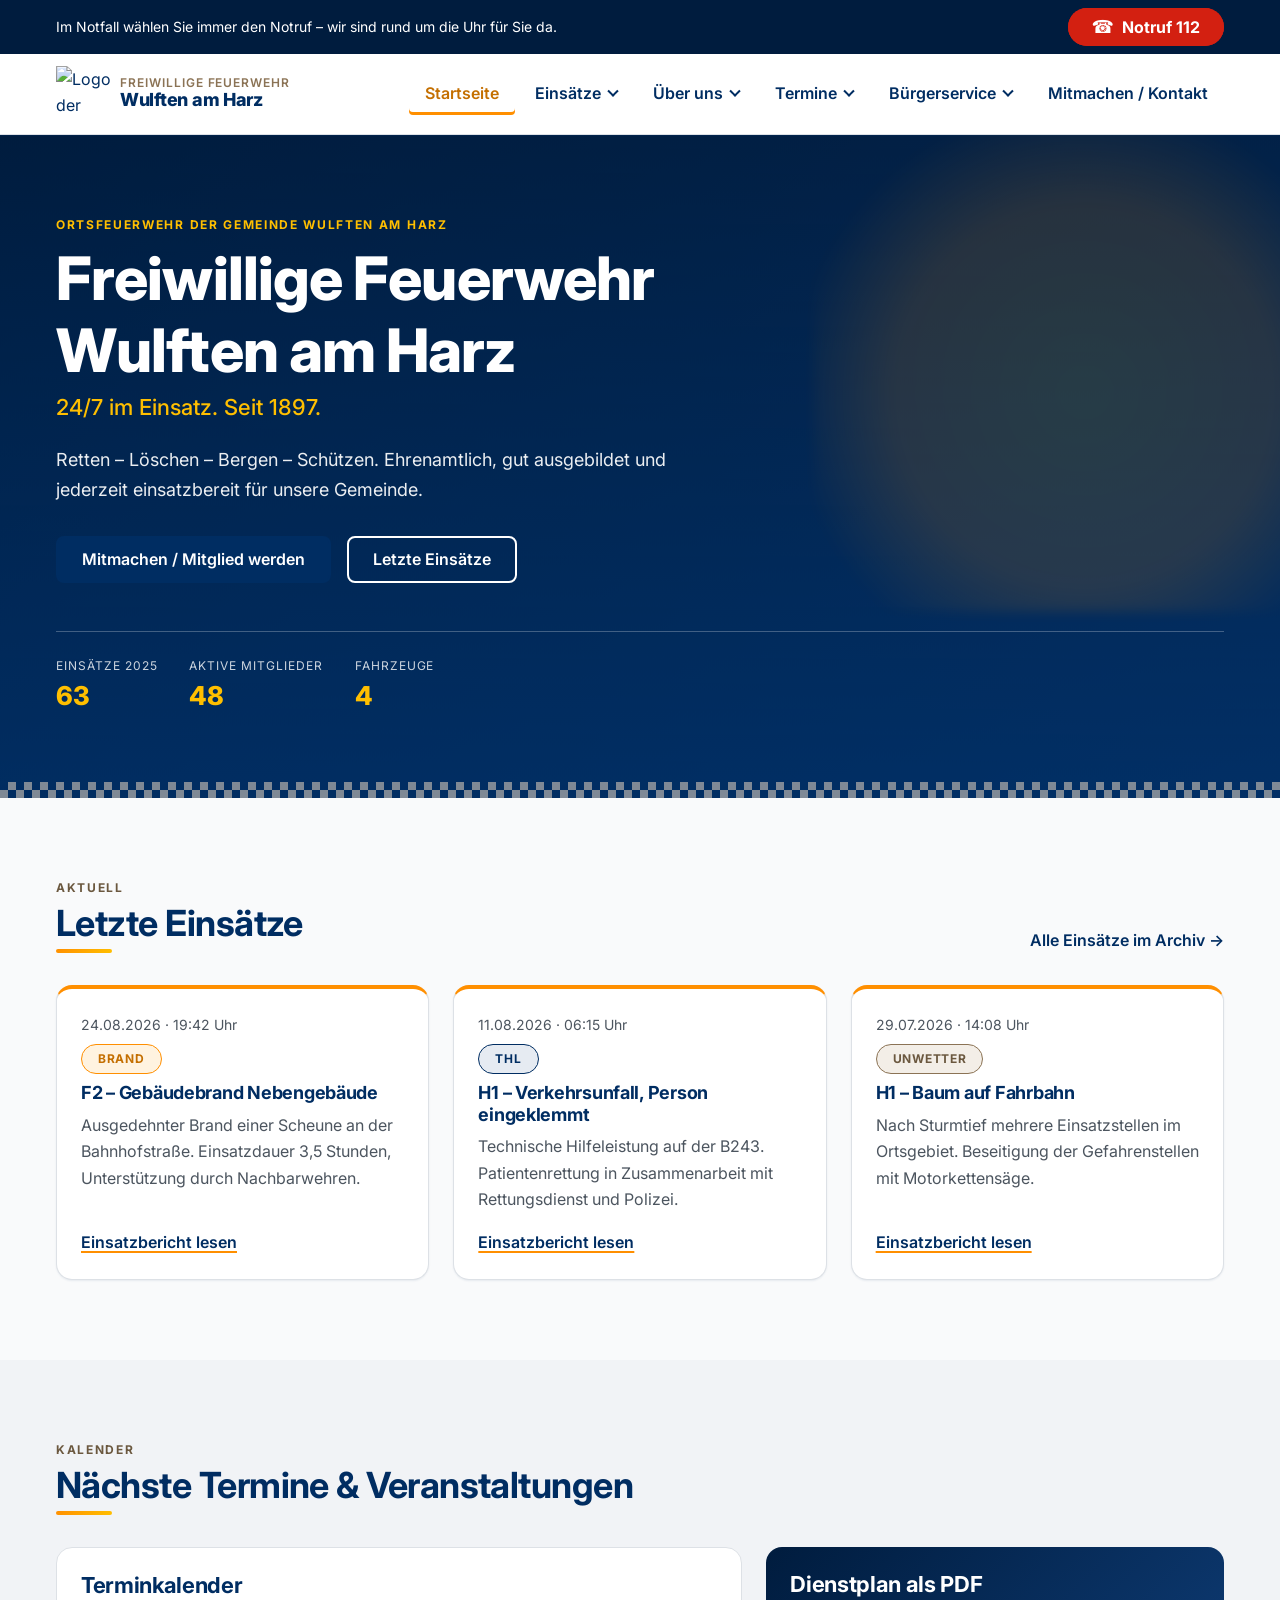
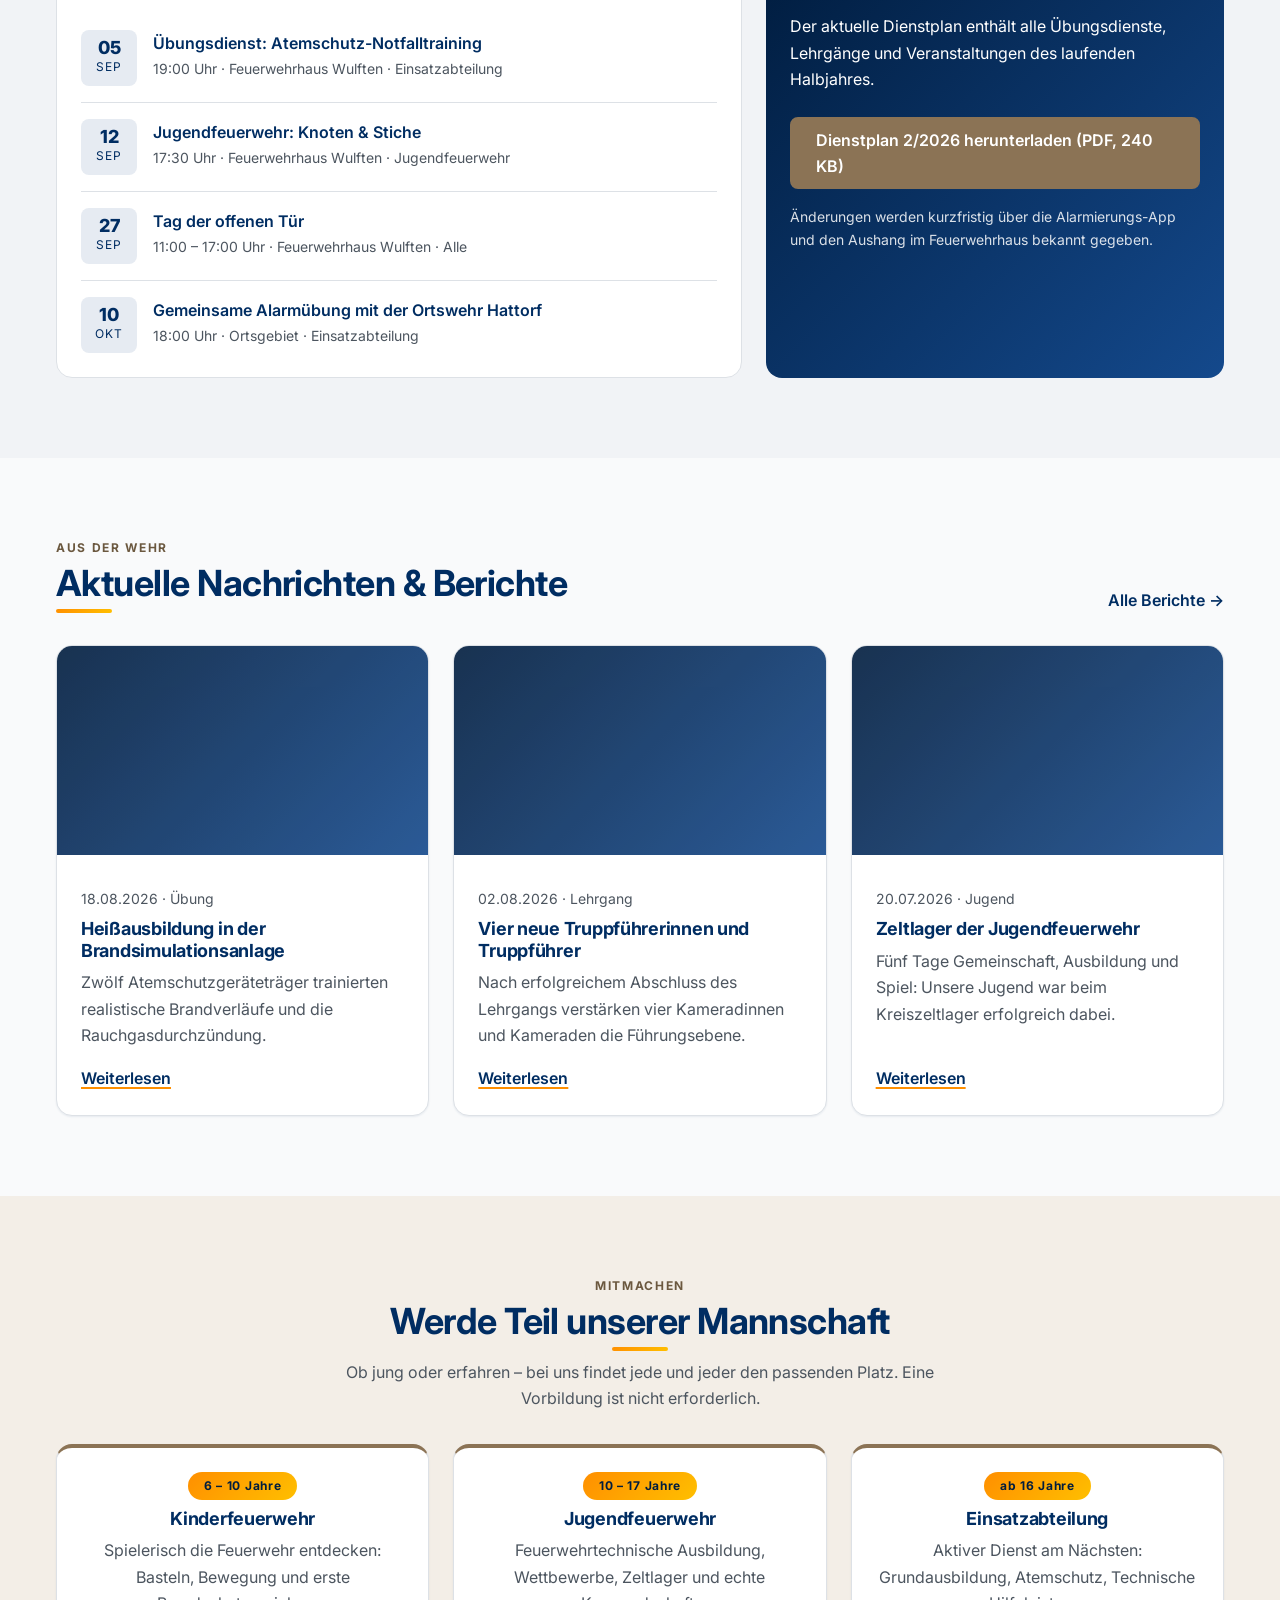
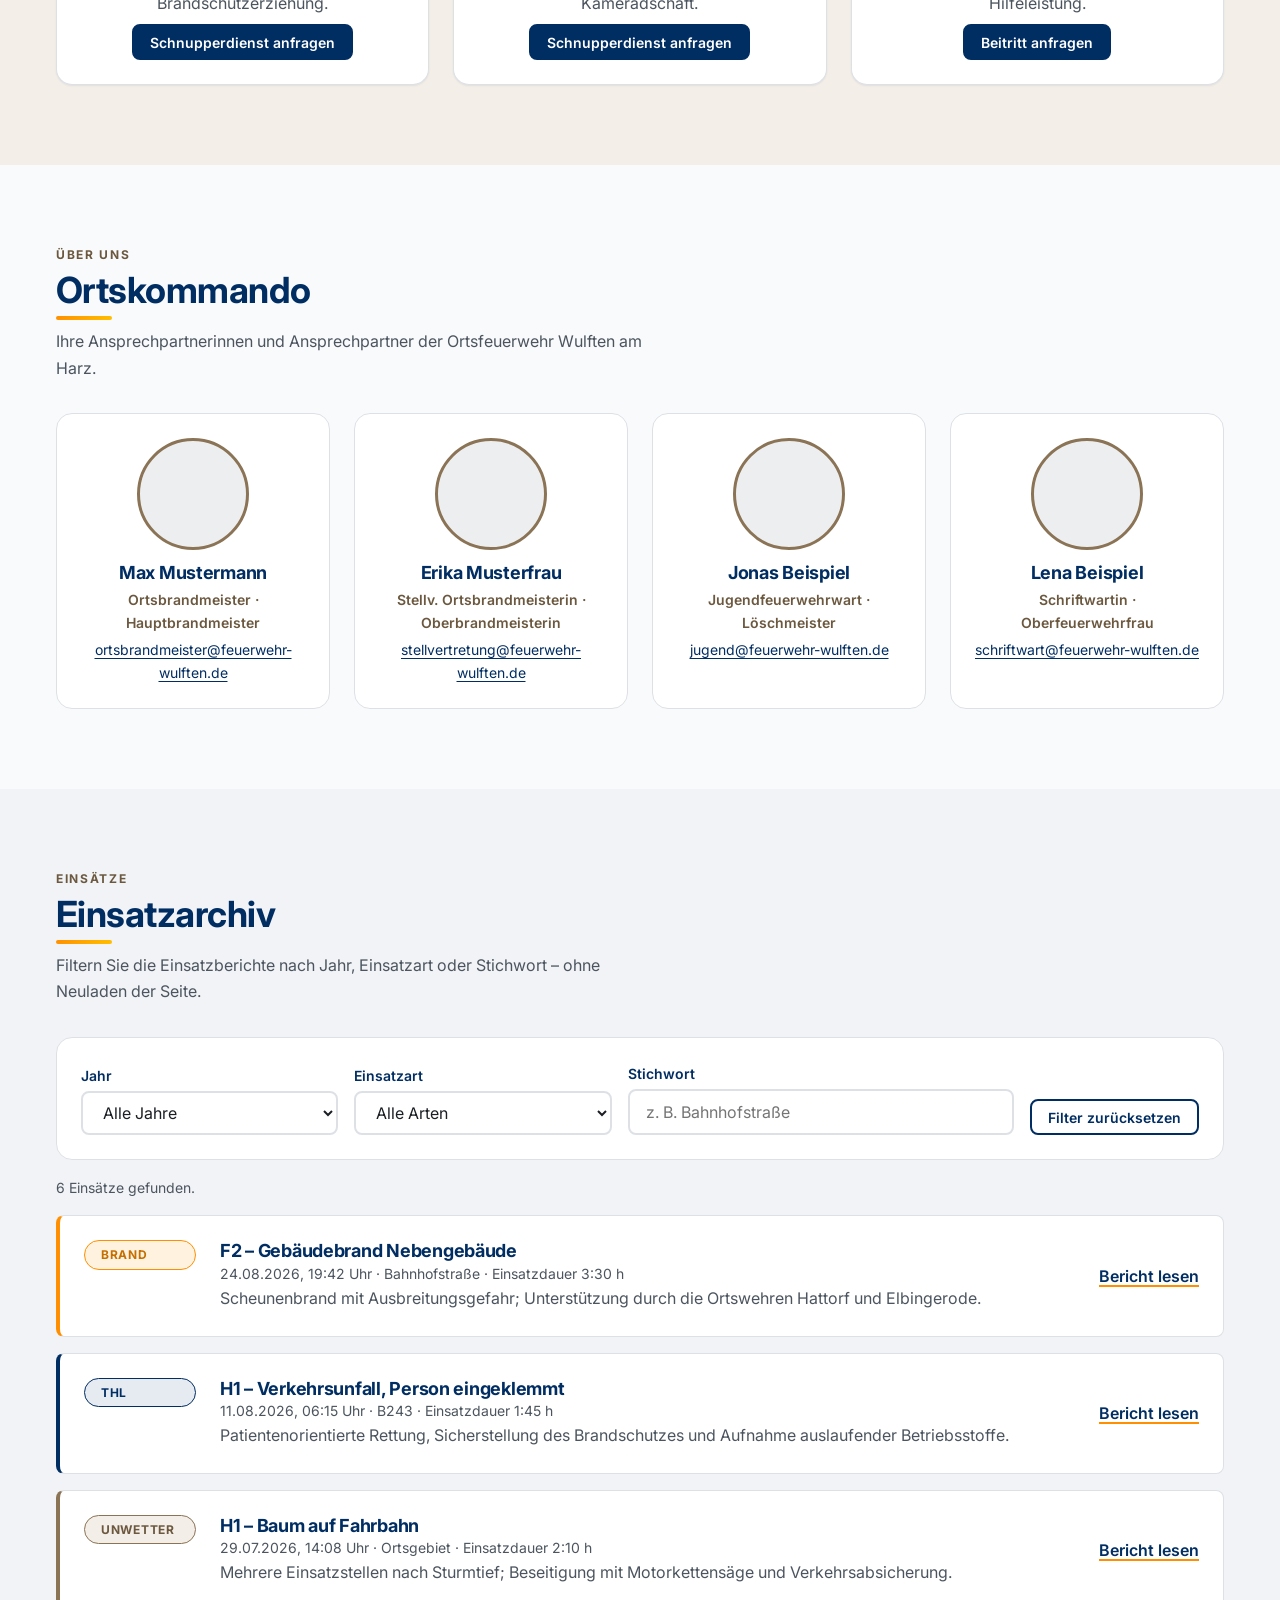
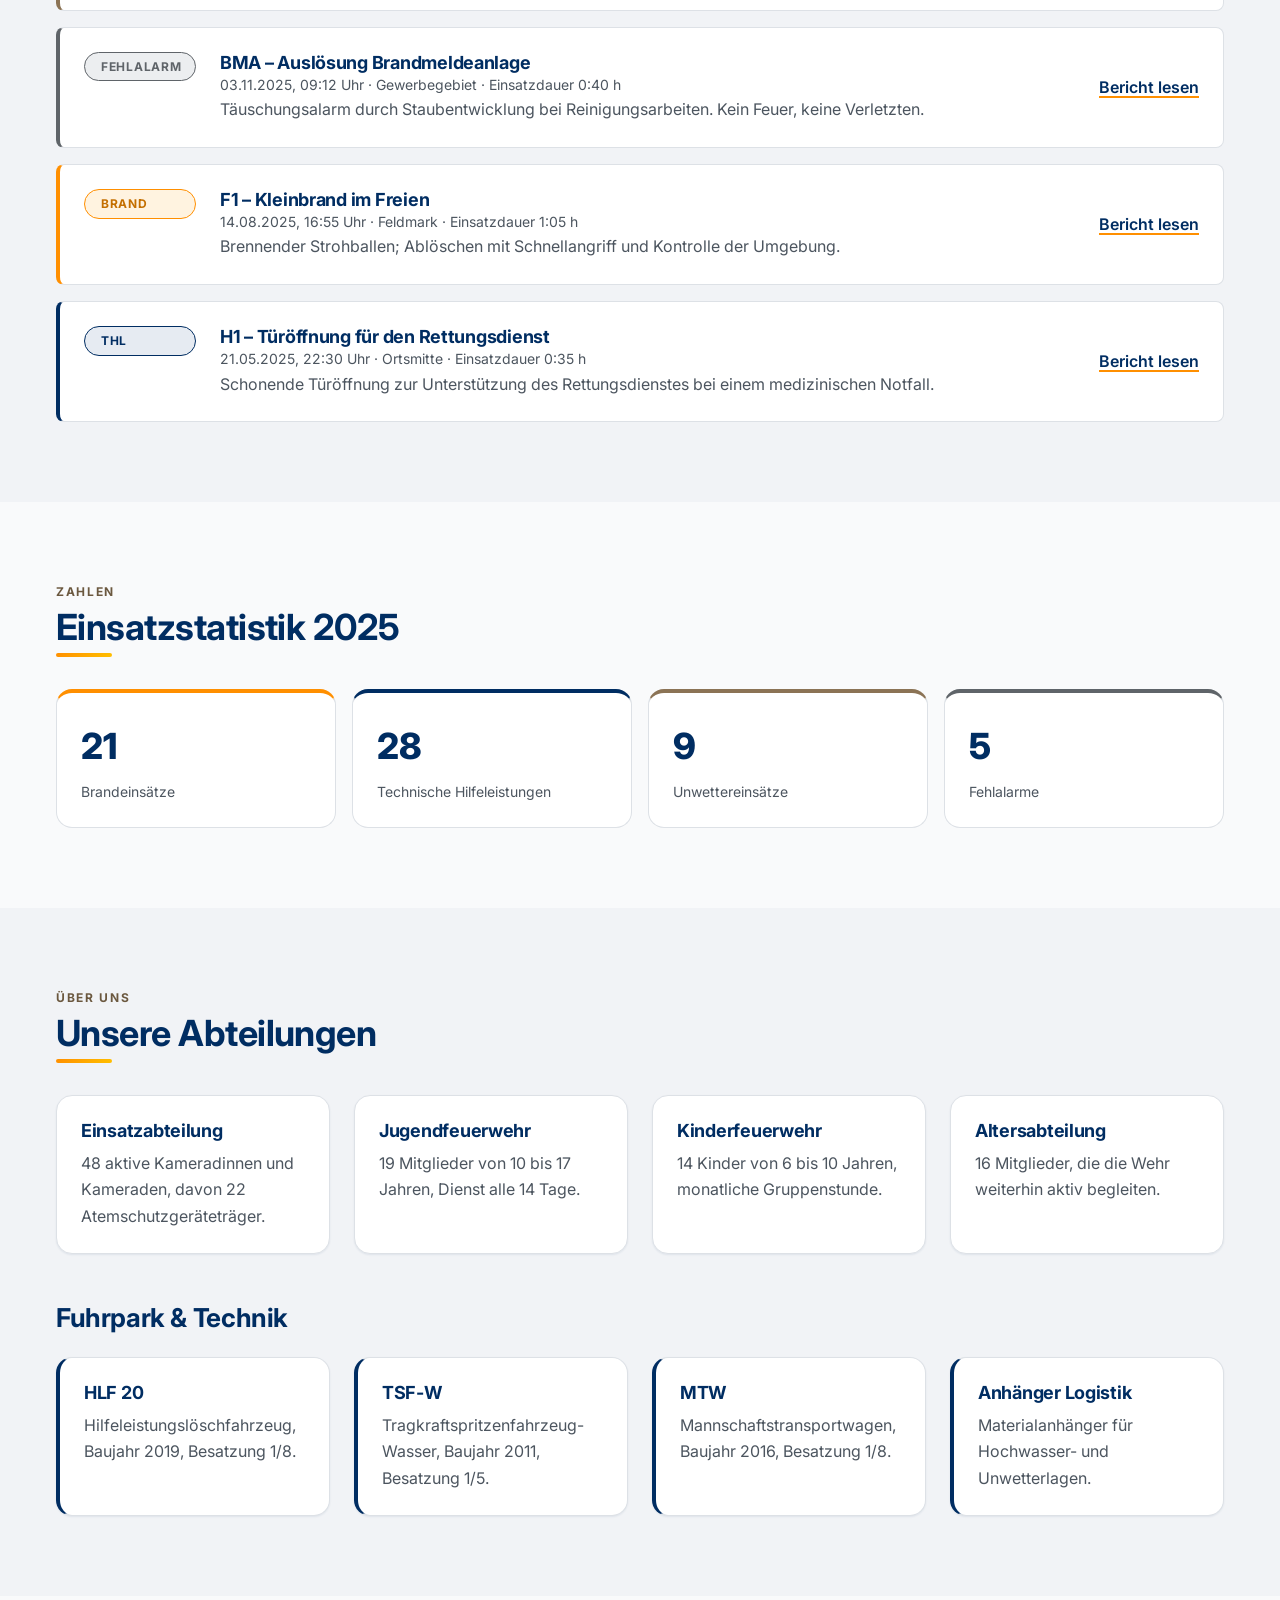
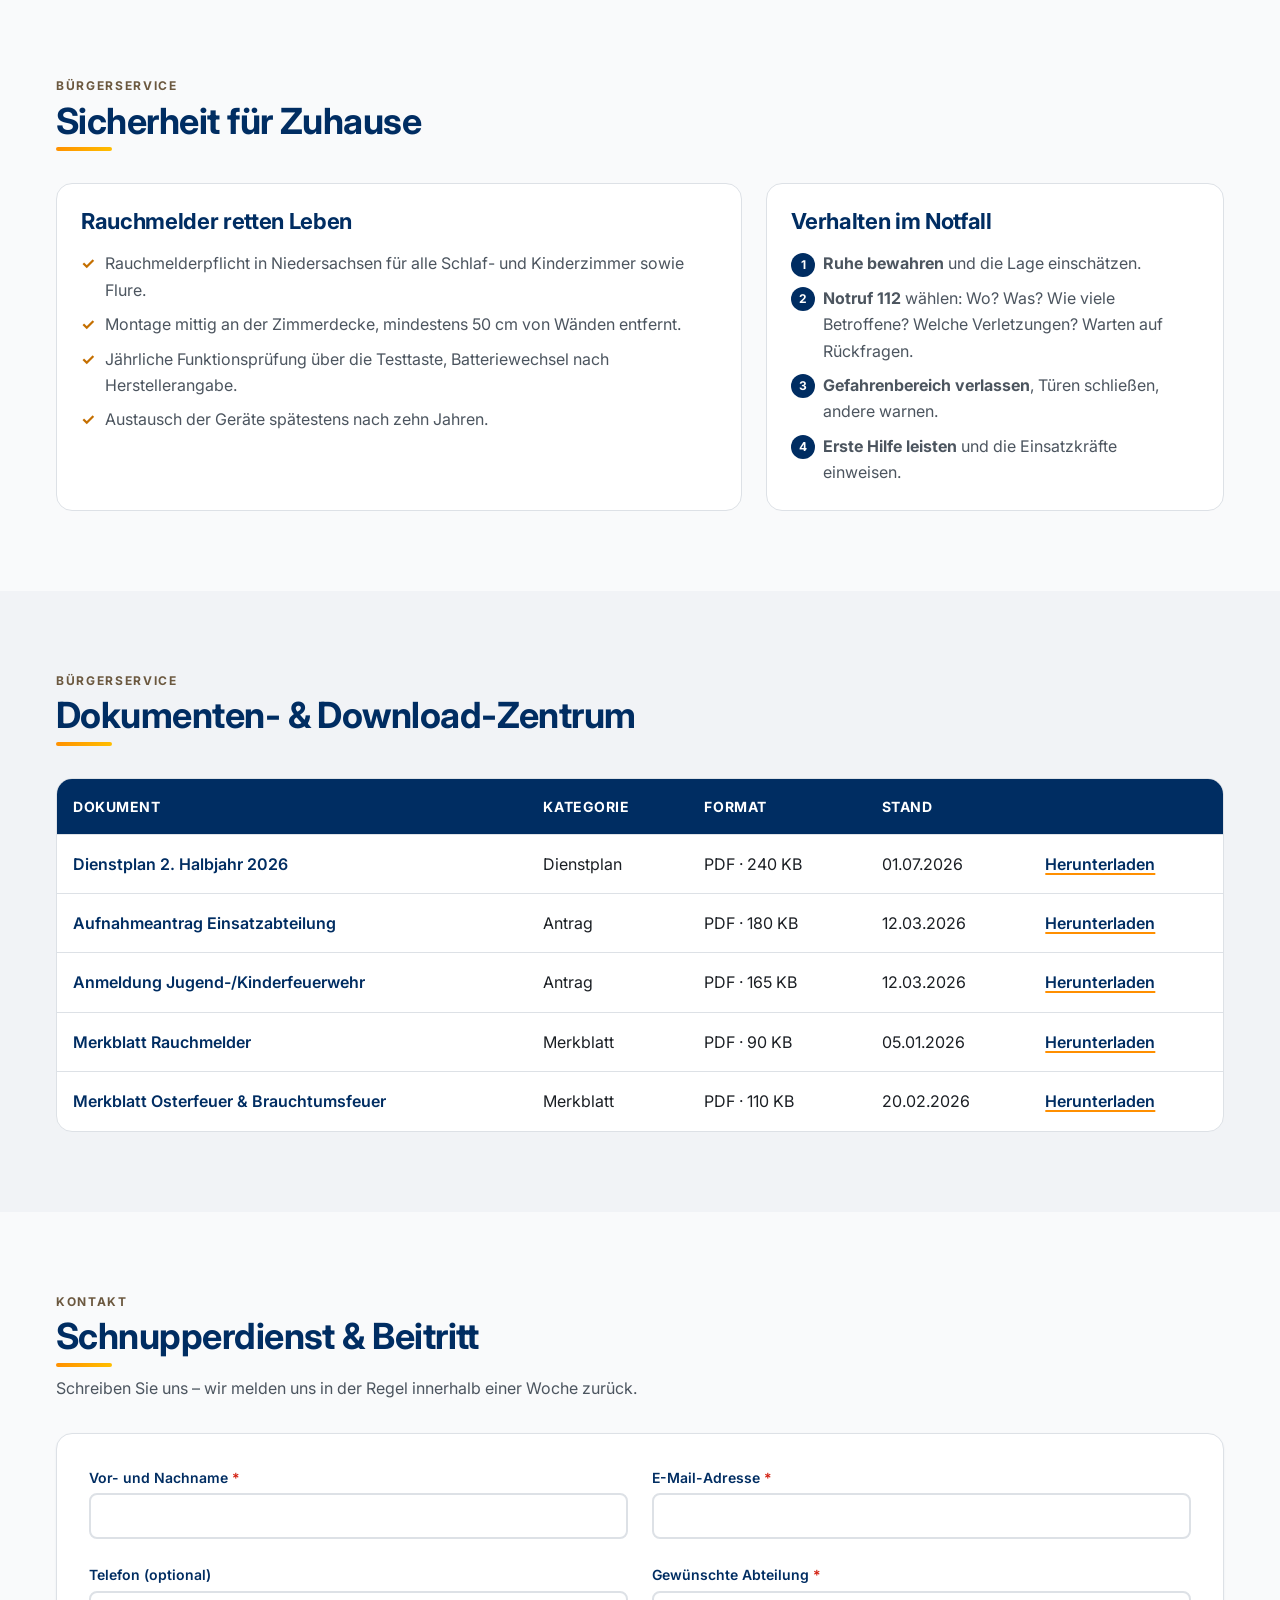
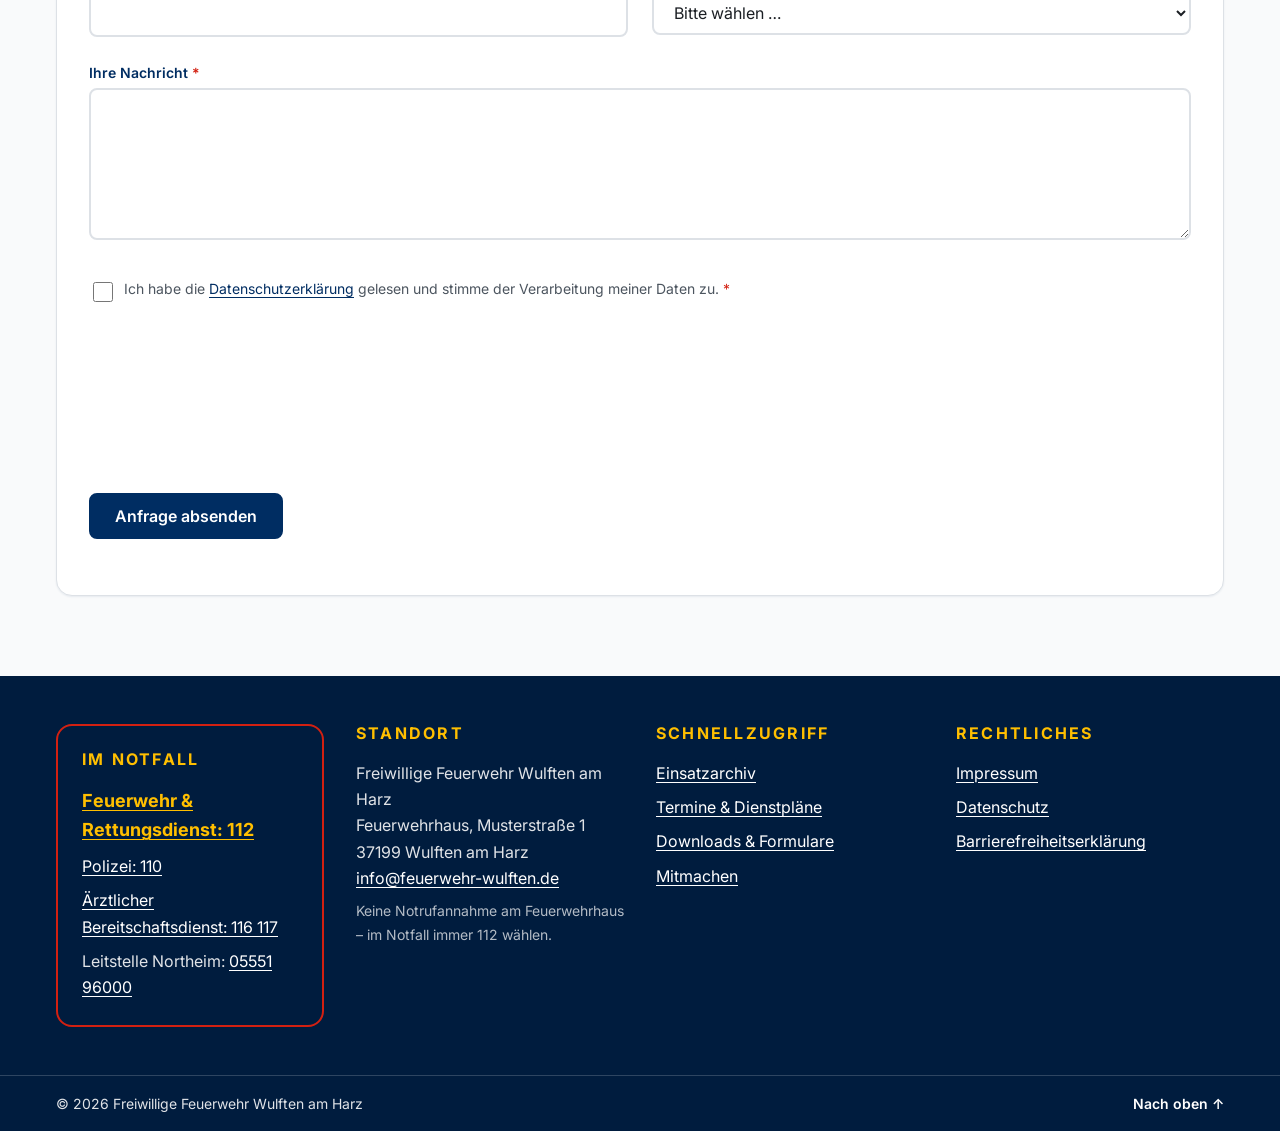
==== index.html @ d554e566 "Website der Freiwilligen Feuerwehr Wulften am Harz Modulare, barrierefreie Website mit Logo-basierte" ====
<!DOCTYPE html>
<html lang="de">
<head>
<meta charset="utf-8">
<meta name="viewport" content="width=device-width, initial-scale=1">
<title>Freiwillige Feuerwehr Wulften am Harz</title>
<meta name="description" content="Offizielle Website der Freiwilligen Feuerwehr Wulften am Harz: Einsätze, Termine, Bürgerservice und Mitmachen.">
<link rel="icon" href="assets/image_0.png">
<link rel="preconnect" href="https://fonts.googleapis.com">
<link rel="preconnect" href="https://fonts.gstatic.com" crossorigin>
<link href="https://fonts.googleapis.com/css2?family=Inter:wght@400;500;600;700;800&display=swap" rel="stylesheet">
<link rel="stylesheet" href="style.css">
</head>
<body>

<a class="skip-link" href="#main">Zum Inhalt springen</a>

<!-- ============ TOP BAR ============ -->
<div class="topbar">
  <div class="container topbar__inner">
    <p class="topbar__info">Im Notfall wählen Sie immer den Notruf – wir sind rund um die Uhr für Sie da.</p>
    <a class="btn-emergency" href="tel:112" aria-label="Notruf 112 anrufen">
      <span class="btn-emergency__pulse" aria-hidden="true"></span>
      <span class="btn-emergency__icon" aria-hidden="true">☎</span>
      <span>Notruf 112</span>
    </a>
  </div>
</div>

<!-- ============ HEADER ============ -->
<header class="header" id="header">
  <div class="container header__inner">
    <a class="brand" href="index.html">
      <img class="brand__logo" src="assets/image_0.png" alt="Logo der Freiwilligen Feuerwehr Wulften am Harz" width="72" height="72">
      <span class="brand__text">
        <span class="brand__line1">Freiwillige Feuerwehr</span>
        <span class="brand__line2">Wulften am Harz</span>
      </span>
    </a>

    <button class="burger" id="burger" aria-label="Menü öffnen" aria-expanded="false" aria-controls="primary-nav">
      <span class="burger__bar" aria-hidden="true"></span>
      <span class="burger__bar" aria-hidden="true"></span>
      <span class="burger__bar" aria-hidden="true"></span>
    </button>

    <nav class="nav" id="primary-nav" aria-label="Hauptnavigation">
      <ul class="nav__list">
        <li class="nav__item"><a class="nav__link is-active" href="index.html" aria-current="page">Startseite</a></li>

        <li class="nav__item has-dropdown">
          <button class="nav__link nav__toggle" aria-expanded="false" aria-controls="dd-einsaetze">Einsätze <span class="caret" aria-hidden="true"></span></button>
          <ul class="dropdown" id="dd-einsaetze">
            <li><a href="#einsatzarchiv">Einsatzberichte</a></li>
            <li><a href="#statistik">Statistik</a></li>
          </ul>
        </li>

        <li class="nav__item has-dropdown">
          <button class="nav__link nav__toggle" aria-expanded="false" aria-controls="dd-ueberuns">Über uns <span class="caret" aria-hidden="true"></span></button>
          <ul class="dropdown" id="dd-ueberuns">
            <li><a href="#ortskommando">Ortskommando</a></li>
            <li><a href="#abteilungen">Einsatzabteilung</a></li>
            <li><a href="#abteilungen">Jugendfeuerwehr</a></li>
            <li><a href="#abteilungen">Kinderfeuerwehr</a></li>
            <li><a href="#abteilungen">Altersabteilung</a></li>
            <li><a href="#fuhrpark">Fuhrpark / Technik</a></li>
          </ul>
        </li>

        <li class="nav__item has-dropdown">
          <button class="nav__link nav__toggle" aria-expanded="false" aria-controls="dd-termine">Termine <span class="caret" aria-hidden="true"></span></button>
          <ul class="dropdown" id="dd-termine">
            <li><a href="#termine">Dienstpläne</a></li>
            <li><a href="#termine">Veranstaltungen</a></li>
          </ul>
        </li>

        <li class="nav__item has-dropdown">
          <button class="nav__link nav__toggle" aria-expanded="false" aria-controls="dd-service">Bürgerservice <span class="caret" aria-hidden="true"></span></button>
          <ul class="dropdown" id="dd-service">
            <li><a href="#rauchmelder">Rauchmelder-Info</a></li>
            <li><a href="#notfall">Verhalten im Notfall</a></li>
            <li><a href="#downloads">Downloads &amp; Formulare</a></li>
          </ul>
        </li>

        <li class="nav__item"><a class="nav__link" href="#kontakt">Mitmachen / Kontakt</a></li>
      </ul>
    </nav>
  </div>
</header>
<div class="nav-backdrop" id="nav-backdrop" hidden></div>

<main id="main">

  <!-- ============ HERO ============ -->
  <section class="hero" aria-labelledby="hero-title">
    <div class="hero__media" aria-hidden="true"></div>
    <div class="hero__watermark" aria-hidden="true"></div>
    <div class="hero__checks" aria-hidden="true"></div>
    <div class="container hero__inner">
      <p class="hero__eyebrow">Ortsfeuerwehr der Gemeinde Wulften am Harz</p>
      <h1 class="hero__title" id="hero-title">Freiwillige Feuerwehr Wulften am Harz<span class="hero__title-sub">24/7 im Einsatz. Seit 1897.</span></h1>
      <p class="hero__lead">Retten – Löschen – Bergen – Schützen. Ehrenamtlich, gut ausgebildet und jederzeit einsatzbereit für unsere Gemeinde.</p>
      <div class="hero__actions">
        <a class="btn btn--primary" href="#mitmachen">Mitmachen / Mitglied werden</a>
        <a class="btn btn--ghost" href="#einsatzticker">Letzte Einsätze</a>
      </div>
      <dl class="hero__facts">
        <div class="fact"><dt>Einsätze 2025</dt><dd>63</dd></div>
        <div class="fact"><dt>Aktive Mitglieder</dt><dd>48</dd></div>
        <div class="fact"><dt>Fahrzeuge</dt><dd>4</dd></div>
      </dl>
    </div>
  </section>

  <!-- ============ EINSATZ-TICKER ============ -->
  <section class="section" id="einsatzticker" aria-labelledby="ticker-title">
    <div class="container">
      <header class="section__head">
        <div>
          <p class="section__eyebrow">Aktuell</p>
          <h2 class="section__title" id="ticker-title">Letzte Einsätze</h2>
        </div>
        <a class="link-more" href="#einsatzarchiv">Alle Einsätze im Archiv <span aria-hidden="true">→</span></a>
      </header>

      <div class="grid grid--3">
        <article class="card card--incident">
          <p class="card__meta"><time datetime="2026-08-24T19:42">24.08.2026 · 19:42 Uhr</time></p>
          <span class="badge badge--fire">Brand</span>
          <h3 class="card__title">F2 – Gebäudebrand Nebengebäude</h3>
          <p class="card__text">Ausgedehnter Brand einer Scheune an der Bahnhofstraße. Einsatzdauer 3,5 Stunden, Unterstützung durch Nachbarwehren.</p>
          <a class="btn btn--link" href="#einsatzarchiv">Einsatzbericht lesen</a>
        </article>

        <article class="card card--incident">
          <p class="card__meta"><time datetime="2026-08-11T06:15">11.08.2026 · 06:15 Uhr</time></p>
          <span class="badge badge--thl">THL</span>
          <h3 class="card__title">H1 – Verkehrsunfall, Person eingeklemmt</h3>
          <p class="card__text">Technische Hilfeleistung auf der B243. Patientenrettung in Zusammenarbeit mit Rettungsdienst und Polizei.</p>
          <a class="btn btn--link" href="#einsatzarchiv">Einsatzbericht lesen</a>
        </article>

        <article class="card card--incident">
          <p class="card__meta"><time datetime="2026-07-29T14:08">29.07.2026 · 14:08 Uhr</time></p>
          <span class="badge badge--storm">Unwetter</span>
          <h3 class="card__title">H1 – Baum auf Fahrbahn</h3>
          <p class="card__text">Nach Sturmtief mehrere Einsatzstellen im Ortsgebiet. Beseitigung der Gefahrenstellen mit Motorkettensäge.</p>
          <a class="btn btn--link" href="#einsatzarchiv">Einsatzbericht lesen</a>
        </article>
      </div>
    </div>
  </section>

  <!-- ============ TERMINE + DOWNLOAD-BOX ============ -->
  <section class="section section--alt" id="termine" aria-labelledby="termine-title">
    <div class="container">
      <header class="section__head">
        <div>
          <p class="section__eyebrow">Kalender</p>
          <h2 class="section__title" id="termine-title">Nächste Termine &amp; Veranstaltungen</h2>
        </div>
      </header>

      <div class="split">
        <div class="panel">
          <h3 class="panel__title">Terminkalender</h3>
          <ul class="events">
            <li class="event">
              <span class="event__date"><span class="event__day">05</span><span class="event__month">Sep</span></span>
              <span class="event__body">
                <span class="event__title">Übungsdienst: Atemschutz-Notfalltraining</span>
                <span class="event__info">19:00 Uhr · Feuerwehrhaus Wulften · Einsatzabteilung</span>
              </span>
            </li>
            <li class="event">
              <span class="event__date"><span class="event__day">12</span><span class="event__month">Sep</span></span>
              <span class="event__body">
                <span class="event__title">Jugendfeuerwehr: Knoten &amp; Stiche</span>
                <span class="event__info">17:30 Uhr · Feuerwehrhaus Wulften · Jugendfeuerwehr</span>
              </span>
            </li>
            <li class="event">
              <span class="event__date"><span class="event__day">27</span><span class="event__month">Sep</span></span>
              <span class="event__body">
                <span class="event__title">Tag der offenen Tür</span>
                <span class="event__info">11:00 – 17:00 Uhr · Feuerwehrhaus Wulften · Alle</span>
              </span>
            </li>
            <li class="event">
              <span class="event__date"><span class="event__day">10</span><span class="event__month">Okt</span></span>
              <span class="event__body">
                <span class="event__title">Gemeinsame Alarmübung mit der Ortswehr Hattorf</span>
                <span class="event__info">18:00 Uhr · Ortsgebiet · Einsatzabteilung</span>
              </span>
            </li>
          </ul>
        </div>

        <aside class="panel panel--download" aria-labelledby="dienstplan-title">
          <h3 class="panel__title" id="dienstplan-title">Dienstplan als PDF</h3>
          <p>Der aktuelle Dienstplan enthält alle Übungsdienste, Lehrgänge und Veranstaltungen des laufenden Halbjahres.</p>
          <a class="btn btn--secondary" href="downloads/dienstplan-2026.pdf" download>Dienstplan 2/2026 herunterladen (PDF, 240 KB)</a>
          <p class="panel__note">Änderungen werden kurzfristig über die Alarmierungs-App und den Aushang im Feuerwehrhaus bekannt gegeben.</p>
        </aside>
      </div>
    </div>
  </section>

  <!-- ============ NACHRICHTEN ============ -->
  <section class="section" id="berichte" aria-labelledby="news-title">
    <div class="container">
      <header class="section__head">
        <div>
          <p class="section__eyebrow">Aus der Wehr</p>
          <h2 class="section__title" id="news-title">Aktuelle Nachrichten &amp; Berichte</h2>
        </div>
        <a class="link-more" href="#berichte">Alle Berichte <span aria-hidden="true">→</span></a>
      </header>

      <div class="grid grid--3">
        <article class="card card--news">
          <div class="card__image" role="img" aria-label="Platzhalterbild: Atemschutzübung"></div>
          <div class="card__body">
            <p class="card__meta"><time datetime="2026-08-18">18.08.2026</time> · Übung</p>
            <h3 class="card__title">Heißausbildung in der Brandsimulationsanlage</h3>
            <p class="card__text">Zwölf Atemschutzgeräteträger trainierten realistische Brandverläufe und die Rauchgasdurchzündung.</p>
            <a class="btn btn--link" href="#berichte">Weiterlesen</a>
          </div>
        </article>

        <article class="card card--news">
          <div class="card__image" role="img" aria-label="Platzhalterbild: Lehrgang"></div>
          <div class="card__body">
            <p class="card__meta"><time datetime="2026-08-02">02.08.2026</time> · Lehrgang</p>
            <h3 class="card__title">Vier neue Truppführerinnen und Truppführer</h3>
            <p class="card__text">Nach erfolgreichem Abschluss des Lehrgangs verstärken vier Kameradinnen und Kameraden die Führungsebene.</p>
            <a class="btn btn--link" href="#berichte">Weiterlesen</a>
          </div>
        </article>

        <article class="card card--news">
          <div class="card__image" role="img" aria-label="Platzhalterbild: Jugendfeuerwehr"></div>
          <div class="card__body">
            <p class="card__meta"><time datetime="2026-07-20">20.07.2026</time> · Jugend</p>
            <h3 class="card__title">Zeltlager der Jugendfeuerwehr</h3>
            <p class="card__text">Fünf Tage Gemeinschaft, Ausbildung und Spiel: Unsere Jugend war beim Kreiszeltlager erfolgreich dabei.</p>
            <a class="btn btn--link" href="#berichte">Weiterlesen</a>
          </div>
        </article>
      </div>
    </div>
  </section>

  <!-- ============ RECRUITING ============ -->
  <section class="section section--recruit" id="mitmachen" aria-labelledby="recruit-title">
    <div class="container">
      <header class="section__head section__head--center">
        <div>
          <p class="section__eyebrow">Mitmachen</p>
          <h2 class="section__title" id="recruit-title">Werde Teil unserer Mannschaft</h2>
          <p class="section__lead">Ob jung oder erfahren – bei uns findet jede und jeder den passenden Platz. Eine Vorbildung ist nicht erforderlich.</p>
        </div>
      </header>

      <div class="grid grid--3">
        <article class="card card--recruit">
          <span class="card__age">6 – 10 Jahre</span>
          <h3 class="card__title">Kinderfeuerwehr</h3>
          <p class="card__text">Spielerisch die Feuerwehr entdecken: Basteln, Bewegung und erste Brandschutzerziehung.</p>
          <a class="btn btn--primary btn--sm" href="#kontakt">Schnupperdienst anfragen</a>
        </article>
        <article class="card card--recruit">
          <span class="card__age">10 – 17 Jahre</span>
          <h3 class="card__title">Jugendfeuerwehr</h3>
          <p class="card__text">Feuerwehrtechnische Ausbildung, Wettbewerbe, Zeltlager und echte Kameradschaft.</p>
          <a class="btn btn--primary btn--sm" href="#kontakt">Schnupperdienst anfragen</a>
        </article>
        <article class="card card--recruit">
          <span class="card__age">ab 16 Jahre</span>
          <h3 class="card__title">Einsatzabteilung</h3>
          <p class="card__text">Aktiver Dienst am Nächsten: Grundausbildung, Atemschutz, Technische Hilfeleistung.</p>
          <a class="btn btn--primary btn--sm" href="#kontakt">Beitritt anfragen</a>
        </article>
      </div>
    </div>
  </section>

  <!-- ============ MODUL A: ORTSKOMMANDO ============ -->
  <section class="section" id="ortskommando" aria-labelledby="okdo-title">
    <div class="container">
      <header class="section__head">
        <div>
          <p class="section__eyebrow">Über uns</p>
          <h2 class="section__title" id="okdo-title">Ortskommando</h2>
          <p class="section__lead">Ihre Ansprechpartnerinnen und Ansprechpartner der Ortsfeuerwehr Wulften am Harz.</p>
        </div>
      </header>

      <ul class="grid grid--4 people">
        <li class="person">
          <div class="person__photo" role="img" aria-label="Porträtplatzhalter Ortsbrandmeister"></div>
          <h3 class="person__name">Max Mustermann</h3>
          <p class="person__rank">Ortsbrandmeister · Hauptbrandmeister</p>
          <a class="person__mail" href="mailto:ortsbrandmeister@feuerwehr-wulften.de">ortsbrandmeister@feuerwehr-wulften.de</a>
        </li>
        <li class="person">
          <div class="person__photo" role="img" aria-label="Porträtplatzhalter stellvertretende Ortsbrandmeisterin"></div>
          <h3 class="person__name">Erika Musterfrau</h3>
          <p class="person__rank">Stellv. Ortsbrandmeisterin · Oberbrandmeisterin</p>
          <a class="person__mail" href="mailto:stellvertretung@feuerwehr-wulften.de">stellvertretung@feuerwehr-wulften.de</a>
        </li>
        <li class="person">
          <div class="person__photo" role="img" aria-label="Porträtplatzhalter Jugendfeuerwehrwart"></div>
          <h3 class="person__name">Jonas Beispiel</h3>
          <p class="person__rank">Jugendfeuerwehrwart · Löschmeister</p>
          <a class="person__mail" href="mailto:jugend@feuerwehr-wulften.de">jugend@feuerwehr-wulften.de</a>
        </li>
        <li class="person">
          <div class="person__photo" role="img" aria-label="Porträtplatzhalter Schriftwartin"></div>
          <h3 class="person__name">Lena Beispiel</h3>
          <p class="person__rank">Schriftwartin · Oberfeuerwehrfrau</p>
          <a class="person__mail" href="mailto:schriftwart@feuerwehr-wulften.de">schriftwart@feuerwehr-wulften.de</a>
        </li>
      </ul>
    </div>
  </section>

  <!-- ============ MODUL B: EINSATZARCHIV MIT FILTER ============ -->
  <section class="section section--alt" id="einsatzarchiv" aria-labelledby="archiv-title">
    <div class="container">
      <header class="section__head">
        <div>
          <p class="section__eyebrow">Einsätze</p>
          <h2 class="section__title" id="archiv-title">Einsatzarchiv</h2>
          <p class="section__lead">Filtern Sie die Einsatzberichte nach Jahr, Einsatzart oder Stichwort – ohne Neuladen der Seite.</p>
        </div>
      </header>

      <form class="filterbar" id="incident-filter" role="search" aria-label="Einsätze filtern">
        <div class="field">
          <label for="filter-year">Jahr</label>
          <select id="filter-year" name="year">
            <option value="all">Alle Jahre</option>
            <option value="2026">2026</option>
            <option value="2025">2025</option>
          </select>
        </div>
        <div class="field">
          <label for="filter-type">Einsatzart</label>
          <select id="filter-type" name="type">
            <option value="all">Alle Arten</option>
            <option value="fire">Brand</option>
            <option value="thl">Technische Hilfeleistung</option>
            <option value="storm">Unwetter</option>
            <option value="false">Fehlalarm</option>
          </select>
        </div>
        <div class="field field--grow">
          <label for="filter-search">Stichwort</label>
          <input type="search" id="filter-search" name="q" placeholder="z. B. Bahnhofstraße">
        </div>
        <button class="btn btn--ghost btn--sm" type="reset" id="filter-reset">Filter zurücksetzen</button>
      </form>

      <p class="filter-status" id="filter-status" role="status" aria-live="polite"></p>

      <ul class="incident-list" id="incident-list">
        <li class="incident" data-year="2026" data-type="fire">
          <span class="badge badge--fire">Brand</span>
          <div class="incident__body">
            <h3 class="incident__title">F2 – Gebäudebrand Nebengebäude</h3>
            <p class="incident__meta"><time datetime="2026-08-24T19:42">24.08.2026, 19:42 Uhr</time> · Bahnhofstraße · Einsatzdauer 3:30 h</p>
            <p class="incident__text">Scheunenbrand mit Ausbreitungsgefahr; Unterstützung durch die Ortswehren Hattorf und Elbingerode.</p>
          </div>
          <a class="btn btn--link" href="#einsatzarchiv">Bericht lesen</a>
        </li>
        <li class="incident" data-year="2026" data-type="thl">
          <span class="badge badge--thl">THL</span>
          <div class="incident__body">
            <h3 class="incident__title">H1 – Verkehrsunfall, Person eingeklemmt</h3>
            <p class="incident__meta"><time datetime="2026-08-11T06:15">11.08.2026, 06:15 Uhr</time> · B243 · Einsatzdauer 1:45 h</p>
            <p class="incident__text">Patientenorientierte Rettung, Sicherstellung des Brandschutzes und Aufnahme auslaufender Betriebsstoffe.</p>
          </div>
          <a class="btn btn--link" href="#einsatzarchiv">Bericht lesen</a>
        </li>
        <li class="incident" data-year="2026" data-type="storm">
          <span class="badge badge--storm">Unwetter</span>
          <div class="incident__body">
            <h3 class="incident__title">H1 – Baum auf Fahrbahn</h3>
            <p class="incident__meta"><time datetime="2026-07-29T14:08">29.07.2026, 14:08 Uhr</time> · Ortsgebiet · Einsatzdauer 2:10 h</p>
            <p class="incident__text">Mehrere Einsatzstellen nach Sturmtief; Beseitigung mit Motorkettensäge und Verkehrsabsicherung.</p>
          </div>
          <a class="btn btn--link" href="#einsatzarchiv">Bericht lesen</a>
        </li>
        <li class="incident" data-year="2025" data-type="false">
          <span class="badge badge--false">Fehlalarm</span>
          <div class="incident__body">
            <h3 class="incident__title">BMA – Auslösung Brandmeldeanlage</h3>
            <p class="incident__meta"><time datetime="2025-11-03T09:12">03.11.2025, 09:12 Uhr</time> · Gewerbegebiet · Einsatzdauer 0:40 h</p>
            <p class="incident__text">Täuschungsalarm durch Staubentwicklung bei Reinigungsarbeiten. Kein Feuer, keine Verletzten.</p>
          </div>
          <a class="btn btn--link" href="#einsatzarchiv">Bericht lesen</a>
        </li>
        <li class="incident" data-year="2025" data-type="fire">
          <span class="badge badge--fire">Brand</span>
          <div class="incident__body">
            <h3 class="incident__title">F1 – Kleinbrand im Freien</h3>
            <p class="incident__meta"><time datetime="2025-08-14T16:55">14.08.2025, 16:55 Uhr</time> · Feldmark · Einsatzdauer 1:05 h</p>
            <p class="incident__text">Brennender Strohballen; Ablöschen mit Schnellangriff und Kontrolle der Umgebung.</p>
          </div>
          <a class="btn btn--link" href="#einsatzarchiv">Bericht lesen</a>
        </li>
        <li class="incident" data-year="2025" data-type="thl">
          <span class="badge badge--thl">THL</span>
          <div class="incident__body">
            <h3 class="incident__title">H1 – Türöffnung für den Rettungsdienst</h3>
            <p class="incident__meta"><time datetime="2025-05-21T22:30">21.05.2025, 22:30 Uhr</time> · Ortsmitte · Einsatzdauer 0:35 h</p>
            <p class="incident__text">Schonende Türöffnung zur Unterstützung des Rettungsdienstes bei einem medizinischen Notfall.</p>
          </div>
          <a class="btn btn--link" href="#einsatzarchiv">Bericht lesen</a>
        </li>
      </ul>

      <p class="empty-state" id="filter-empty" hidden>Für diese Filterauswahl liegen keine Einsatzberichte vor.</p>
    </div>
  </section>

  <!-- ============ STATISTIK ============ -->
  <section class="section" id="statistik" aria-labelledby="stat-title">
    <div class="container">
      <header class="section__head">
        <div>
          <p class="section__eyebrow">Zahlen</p>
          <h2 class="section__title" id="stat-title">Einsatzstatistik 2025</h2>
        </div>
      </header>
      <ul class="stats">
        <li class="stat stat--fire"><span class="stat__value">21</span><span class="stat__label">Brandeinsätze</span></li>
        <li class="stat stat--thl"><span class="stat__value">28</span><span class="stat__label">Technische Hilfeleistungen</span></li>
        <li class="stat stat--storm"><span class="stat__value">9</span><span class="stat__label">Unwettereinsätze</span></li>
        <li class="stat stat--false"><span class="stat__value">5</span><span class="stat__label">Fehlalarme</span></li>
      </ul>
    </div>
  </section>

  <!-- ============ ABTEILUNGEN / FUHRPARK ============ -->
  <section class="section section--alt" id="abteilungen" aria-labelledby="abt-title">
    <div class="container">
      <header class="section__head">
        <div>
          <p class="section__eyebrow">Über uns</p>
          <h2 class="section__title" id="abt-title">Unsere Abteilungen</h2>
        </div>
      </header>
      <div class="grid grid--4">
        <article class="card"><h3 class="card__title">Einsatzabteilung</h3><p class="card__text">48 aktive Kameradinnen und Kameraden, davon 22 Atemschutzgeräteträger.</p></article>
        <article class="card"><h3 class="card__title">Jugendfeuerwehr</h3><p class="card__text">19 Mitglieder von 10 bis 17 Jahren, Dienst alle 14 Tage.</p></article>
        <article class="card"><h3 class="card__title">Kinderfeuerwehr</h3><p class="card__text">14 Kinder von 6 bis 10 Jahren, monatliche Gruppenstunde.</p></article>
        <article class="card"><h3 class="card__title">Altersabteilung</h3><p class="card__text">16 Mitglieder, die die Wehr weiterhin aktiv begleiten.</p></article>
      </div>

      <h3 class="subsection__title" id="fuhrpark">Fuhrpark &amp; Technik</h3>
      <div class="grid grid--4">
        <article class="card card--vehicle"><h4 class="card__title">HLF 20</h4><p class="card__text">Hilfeleistungslöschfahrzeug, Baujahr 2019, Besatzung 1/8.</p></article>
        <article class="card card--vehicle"><h4 class="card__title">TSF-W</h4><p class="card__text">Tragkraftspritzenfahrzeug-Wasser, Baujahr 2011, Besatzung 1/5.</p></article>
        <article class="card card--vehicle"><h4 class="card__title">MTW</h4><p class="card__text">Mannschaftstransportwagen, Baujahr 2016, Besatzung 1/8.</p></article>
        <article class="card card--vehicle"><h4 class="card__title">Anhänger Logistik</h4><p class="card__text">Materialanhänger für Hochwasser- und Unwetterlagen.</p></article>
      </div>
    </div>
  </section>

  <!-- ============ BÜRGERSERVICE ============ -->
  <section class="section" id="rauchmelder" aria-labelledby="service-title">
    <div class="container">
      <header class="section__head">
        <div>
          <p class="section__eyebrow">Bürgerservice</p>
          <h2 class="section__title" id="service-title">Sicherheit für Zuhause</h2>
        </div>
      </header>
      <div class="split">
        <div class="panel">
          <h3 class="panel__title">Rauchmelder retten Leben</h3>
          <ul class="list-check">
            <li>Rauchmelderpflicht in Niedersachsen für alle Schlaf- und Kinderzimmer sowie Flure.</li>
            <li>Montage mittig an der Zimmerdecke, mindestens 50 cm von Wänden entfernt.</li>
            <li>Jährliche Funktionsprüfung über die Testtaste, Batteriewechsel nach Herstellerangabe.</li>
            <li>Austausch der Geräte spätestens nach zehn Jahren.</li>
          </ul>
        </div>
        <div class="panel" id="notfall">
          <h3 class="panel__title">Verhalten im Notfall</h3>
          <ol class="list-steps">
            <li><strong>Ruhe bewahren</strong> und die Lage einschätzen.</li>
            <li><strong>Notruf 112</strong> wählen: Wo? Was? Wie viele Betroffene? Welche Verletzungen? Warten auf Rückfragen.</li>
            <li><strong>Gefahrenbereich verlassen</strong>, Türen schließen, andere warnen.</li>
            <li><strong>Erste Hilfe leisten</strong> und die Einsatzkräfte einweisen.</li>
          </ol>
        </div>
      </div>
    </div>
  </section>

  <!-- ============ MODUL C: DOWNLOAD-ZENTRUM ============ -->
  <section class="section section--alt" id="downloads" aria-labelledby="dl-title">
    <div class="container">
      <header class="section__head">
        <div>
          <p class="section__eyebrow">Bürgerservice</p>
          <h2 class="section__title" id="dl-title">Dokumenten- &amp; Download-Zentrum</h2>
        </div>
      </header>

      <div class="table-wrap">
        <table class="table">
          <caption class="sr-only">Downloads: Dienstpläne, Anträge und Merkblätter</caption>
          <thead>
            <tr><th scope="col">Dokument</th><th scope="col">Kategorie</th><th scope="col">Format</th><th scope="col">Stand</th><th scope="col"><span class="sr-only">Aktion</span></th></tr>
          </thead>
          <tbody>
            <tr>
              <th scope="row">Dienstplan 2. Halbjahr 2026</th>
              <td>Dienstplan</td><td>PDF · 240 KB</td><td>01.07.2026</td>
              <td><a class="btn btn--link" href="downloads/dienstplan-2026.pdf" download>Herunterladen</a></td>
            </tr>
            <tr>
              <th scope="row">Aufnahmeantrag Einsatzabteilung</th>
              <td>Antrag</td><td>PDF · 180 KB</td><td>12.03.2026</td>
              <td><a class="btn btn--link" href="downloads/aufnahmeantrag.pdf" download>Herunterladen</a></td>
            </tr>
            <tr>
              <th scope="row">Anmeldung Jugend-/Kinderfeuerwehr</th>
              <td>Antrag</td><td>PDF · 165 KB</td><td>12.03.2026</td>
              <td><a class="btn btn--link" href="downloads/anmeldung-jugend.pdf" download>Herunterladen</a></td>
            </tr>
            <tr>
              <th scope="row">Merkblatt Rauchmelder</th>
              <td>Merkblatt</td><td>PDF · 90 KB</td><td>05.01.2026</td>
              <td><a class="btn btn--link" href="downloads/merkblatt-rauchmelder.pdf" download>Herunterladen</a></td>
            </tr>
            <tr>
              <th scope="row">Merkblatt Osterfeuer &amp; Brauchtumsfeuer</th>
              <td>Merkblatt</td><td>PDF · 110 KB</td><td>20.02.2026</td>
              <td><a class="btn btn--link" href="downloads/merkblatt-osterfeuer.pdf" download>Herunterladen</a></td>
            </tr>
          </tbody>
        </table>
      </div>
    </div>
  </section>

  <!-- ============ MODUL D: FORMULAR ============ -->
  <section class="section" id="kontakt" aria-labelledby="form-title">
    <div class="container">
      <header class="section__head">
        <div>
          <p class="section__eyebrow">Kontakt</p>
          <h2 class="section__title" id="form-title">Schnupperdienst &amp; Beitritt</h2>
          <p class="section__lead">Schreiben Sie uns – wir melden uns in der Regel innerhalb einer Woche zurück.</p>
        </div>
      </header>

      <form class="form" id="join-form" novalidate>
        <div class="form__row">
          <div class="field">
            <label for="f-name">Vor- und Nachname <span class="req" aria-hidden="true">*</span></label>
            <input type="text" id="f-name" name="name" required autocomplete="name" aria-describedby="e-name">
            <p class="error" id="e-name" role="alert" hidden></p>
          </div>
          <div class="field">
            <label for="f-email">E-Mail-Adresse <span class="req" aria-hidden="true">*</span></label>
            <input type="email" id="f-email" name="email" required autocomplete="email" aria-describedby="e-email">
            <p class="error" id="e-email" role="alert" hidden></p>
          </div>
        </div>

        <div class="form__row">
          <div class="field">
            <label for="f-phone">Telefon (optional)</label>
            <input type="tel" id="f-phone" name="phone" autocomplete="tel" aria-describedby="e-phone">
            <p class="error" id="e-phone" role="alert" hidden></p>
          </div>
          <div class="field">
            <label for="f-dept">Gewünschte Abteilung <span class="req" aria-hidden="true">*</span></label>
            <select id="f-dept" name="dept" required aria-describedby="e-dept">
              <option value="">Bitte wählen …</option>
              <option value="kinder">Kinderfeuerwehr (6–10 Jahre)</option>
              <option value="jugend">Jugendfeuerwehr (10–17 Jahre)</option>
              <option value="einsatz">Einsatzabteilung (ab 16 Jahre)</option>
              <option value="unterstuetzung">Unterstützungsabteilung</option>
            </select>
            <p class="error" id="e-dept" role="alert" hidden></p>
          </div>
        </div>

        <div class="field">
          <label for="f-message">Ihre Nachricht <span class="req" aria-hidden="true">*</span></label>
          <textarea id="f-message" name="message" rows="5" required aria-describedby="e-message"></textarea>
          <p class="error" id="e-message" role="alert" hidden></p>
        </div>

        <div class="field field--check">
          <input type="checkbox" id="f-privacy" name="privacy" required aria-describedby="e-privacy">
          <label for="f-privacy">Ich habe die <a href="datenschutz.html">Datenschutzerklärung</a> gelesen und stimme der Verarbeitung meiner Daten zu. <span class="req" aria-hidden="true">*</span></label>
          <p class="error" id="e-privacy" role="alert" hidden></p>
        </div>

        <button class="btn btn--primary" type="submit">Anfrage absenden</button>
        <p class="form__status" id="form-status" role="status" aria-live="polite"></p>
      </form>
    </div>
  </section>

</main>

<!-- ============ FOOTER ============ -->
<footer class="footer">
  <div class="container footer__grid">
    <section class="footer__col footer__col--emergency" aria-labelledby="f-emergency">
      <h2 class="footer__title" id="f-emergency">Im Notfall</h2>
      <ul class="footer__list">
        <li><a class="footer__emergency" href="tel:112">Feuerwehr &amp; Rettungsdienst: 112</a></li>
        <li><a href="tel:110">Polizei: 110</a></li>
        <li><a href="tel:116117">Ärztlicher Bereitschaftsdienst: 116 117</a></li>
        <li>Leitstelle Northeim: <a href="tel:+4955196000">05551 96000</a></li>
      </ul>
    </section>

    <section class="footer__col" aria-labelledby="f-location">
      <h2 class="footer__title" id="f-location">Standort</h2>
      <address class="footer__address">
        Freiwillige Feuerwehr Wulften am Harz<br>
        Feuerwehrhaus, Musterstraße 1<br>
        37199 Wulften am Harz<br>
        <a href="mailto:info@feuerwehr-wulften.de">info@feuerwehr-wulften.de</a>
      </address>
      <p class="footer__note">Keine Notrufannahme am Feuerwehrhaus – im Notfall immer 112 wählen.</p>
    </section>

    <section class="footer__col" aria-labelledby="f-links">
      <h2 class="footer__title" id="f-links">Schnellzugriff</h2>
      <ul class="footer__list">
        <li><a href="#einsatzarchiv">Einsatzarchiv</a></li>
        <li><a href="#termine">Termine &amp; Dienstpläne</a></li>
        <li><a href="#downloads">Downloads &amp; Formulare</a></li>
        <li><a href="#mitmachen">Mitmachen</a></li>
      </ul>
    </section>

    <section class="footer__col" aria-labelledby="f-legal">
      <h2 class="footer__title" id="f-legal">Rechtliches</h2>
      <ul class="footer__list">
        <li><a href="impressum.html">Impressum</a></li>
        <li><a href="datenschutz.html">Datenschutz</a></li>
        <li><a href="barrierefreiheit.html">Barrierefreiheitserklärung</a></li>
      </ul>
    </section>
  </div>

  <div class="footer__bottom">
    <div class="container footer__bottom-inner">
      <p>&copy; <span id="year">2026</span> Freiwillige Feuerwehr Wulften am Harz</p>
      <a class="to-top" href="#main">Nach oben <span aria-hidden="true">↑</span></a>
    </div>
  </div>
</footer>

<script src="main.js" defer></script>
</body>
</html>
---- style.css ----
/* =========================================================================
   Freiwillige Feuerwehr Wulften am Harz – style.css
   Design-System abgeleitet aus dem Logo (assets/image_0.png)
   ========================================================================= */

/* -------------------------------------------------------------------------
   1. DESIGN TOKENS (:root) – zentral anpassbar
   ------------------------------------------------------------------------- */
:root {
  /* --- Farben aus dem Logo --- */
  --color-primary: #002D62;          /* Dunkelblau "WULFTEN" */
  --color-primary-dark: #001C3E;
  --color-primary-light: #14498C;
  --color-primary-soft: #E6EBF2;

  --color-secondary: #8B7355;        /* Braun/Gold "Freiwillige Feuerwehr" */
  --color-secondary-dark: #6B583F;
  --color-secondary-light: #B39A7C;
  --color-secondary-soft: #F3EEE7;

  --color-accent-1: #FF8F00;         /* Flamme orange */
  --color-accent-2: #FFBF00;         /* Flamme gelb */
  --color-accent-1-dark: #C46F00;
  --color-accent-soft: #FFF3E0;

  --color-accent-neutral: #959A9F;   /* Grau der Karos */
  --color-accent-neutral-dark: #5F6469;
  --color-accent-neutral-soft: #ECEEF0;

  --color-emergency: #D32011;        /* Notruf-Signalrot */
  --color-emergency-dark: #A5170B;

  /* --- Flächen & Text --- */
  --color-bg: #F9FAFB;
  --color-surface: #FFFFFF;
  --color-surface-alt: #F1F3F6;
  --color-border: #DDE1E6;
  --color-text: #1B1F24;
  --color-text-muted: #4C555F;
  --color-text-invert: #FFFFFF;
  --color-focus: #FF8F00;

  /* --- Statusfarben Einsatzarten --- */
  --color-status-fire: var(--color-accent-1);
  --color-status-fire-bg: var(--color-accent-soft);
  --color-status-thl: var(--color-primary);
  --color-status-thl-bg: var(--color-primary-soft);
  --color-status-storm: var(--color-secondary);
  --color-status-storm-bg: var(--color-secondary-soft);
  --color-status-false: var(--color-accent-neutral-dark);
  --color-status-false-bg: var(--color-accent-neutral-soft);

  /* --- Verläufe --- */
  --gradient-flame: linear-gradient(135deg, var(--color-accent-1) 0%, var(--color-accent-2) 100%);
  --gradient-primary: linear-gradient(135deg, var(--color-primary-dark) 0%, var(--color-primary-light) 100%);

  /* --- Typografie --- */
  --font-family-base: "Inter", "Roboto", "Segoe UI", system-ui, -apple-system, sans-serif;
  --font-family-heading: "Inter", "Roboto", "Segoe UI", system-ui, sans-serif;

  --font-base: 1rem;          /* 16px */
  --font-sm: 0.875rem;        /* 14px */
  --font-xs: 0.75rem;         /* 12px */
  --font-lg: 1.125rem;        /* 18px */
  --font-h6: 1rem;
  --font-h5: 1.125rem;
  --font-h4: 1.375rem;
  --font-h3: 1.625rem;
  --font-h2: 2rem;
  --font-h1: 2.75rem;

  --fw-regular: 400;
  --fw-medium: 500;
  --fw-semibold: 600;
  --fw-bold: 700;
  --fw-black: 800;

  --line-height-base: 1.65;
  --line-height-heading: 1.2;
  --letter-spacing-heading: -0.015em;
  --letter-spacing-eyebrow: 0.14em;

  /* --- Spacing: strenges 8px-Grid --- */
  --spacing-xxs: 0.25rem;   /* 4px  */
  --spacing-xs: 0.5rem;     /* 8px  */
  --spacing-sm: 1rem;       /* 16px */
  --spacing-md: 1.5rem;     /* 24px */
  --spacing-lg: 2rem;       /* 32px */
  --spacing-xl: 3rem;       /* 48px */
  --spacing-xxl: 5rem;      /* 80px */

  /* --- Layout --- */
  --container-max: 76rem;   /* 1216px */
  --container-pad: var(--spacing-sm);
  --section-pad: var(--spacing-xl);
  --header-height: 5rem;

  /* --- Radien, Schatten, Motion --- */
  --radius-sm: 4px;
  --radius-md: 8px;
  --radius-lg: 16px;
  --radius-pill: 999px;

  --shadow-sm: 0 1px 2px rgba(0, 45, 98, 0.08);
  --shadow-md: 0 4px 16px rgba(0, 45, 98, 0.10);
  --shadow-lg: 0 12px 32px rgba(0, 45, 98, 0.16);

  --transition-fast: 150ms ease;
  --transition-base: 250ms ease;
  --transition-slow: 400ms cubic-bezier(0.22, 1, 0.36, 1);

  --focus-ring: 3px solid var(--color-focus);
  --focus-offset: 2px;

  --z-header: 100;
  --z-dropdown: 110;
  --z-backdrop: 90;
  --z-skip: 200;
}

/* -------------------------------------------------------------------------
   2. RESET & BASIS
   ------------------------------------------------------------------------- */
*, *::before, *::after { box-sizing: border-box; }

html { -webkit-text-size-adjust: 100%; scroll-behavior: smooth; scroll-padding-top: calc(var(--header-height) + var(--spacing-sm)); }

body {
  margin: 0;
  background-color: var(--color-bg);
  color: var(--color-text);
  font-family: var(--font-family-base);
  font-size: var(--font-base);
  line-height: var(--line-height-base);
  -webkit-font-smoothing: antialiased;
}

h1, h2, h3, h4, h5, h6, p, figure, blockquote, dl, dd { margin: 0; }
ul, ol { margin: 0; padding: 0; list-style: none; }
img, picture, svg, video { display: block; max-width: 100%; height: auto; }
button, input, select, textarea { font: inherit; color: inherit; }
a { color: var(--color-primary); text-decoration-thickness: 1px; text-underline-offset: 3px; }
a:hover { color: var(--color-secondary-dark); }
address { font-style: normal; }

:focus-visible {
  outline: var(--focus-ring);
  outline-offset: var(--focus-offset);
  border-radius: var(--radius-sm);
}

@media (prefers-reduced-motion: reduce) {
  html { scroll-behavior: auto; }
  *, *::before, *::after {
    animation-duration: 0.01ms !important;
    animation-iteration-count: 1 !important;
    transition-duration: 0.01ms !important;
  }
}

/* -------------------------------------------------------------------------
   3. TYPOGRAFIE
   ------------------------------------------------------------------------- */
h1, h2, h3, h4, h5, h6 {
  font-family: var(--font-family-heading);
  font-weight: var(--fw-bold);
  line-height: var(--line-height-heading);
  letter-spacing: var(--letter-spacing-heading);
  color: var(--color-primary);
}
h1 { font-size: var(--font-h1); font-weight: var(--fw-black); }
h2 { font-size: var(--font-h2); }
h3 { font-size: var(--font-h3); }
h4 { font-size: var(--font-h4); }
h5 { font-size: var(--font-h5); }
h6 { font-size: var(--font-h6); }

/* -------------------------------------------------------------------------
   4. HILFSKLASSEN & LAYOUT
   ------------------------------------------------------------------------- */
.sr-only {
  position: absolute; width: 1px; height: 1px; padding: 0; margin: -1px;
  overflow: hidden; clip: rect(0 0 0 0); white-space: nowrap; border: 0;
}

.skip-link {
  position: absolute; top: -100%; left: var(--spacing-sm); z-index: var(--z-skip);
  padding: var(--spacing-xs) var(--spacing-sm);
  background: var(--color-primary); color: var(--color-text-invert);
  border-radius: 0 0 var(--radius-md) var(--radius-md); font-weight: var(--fw-semibold);
  text-decoration: none;
}
.skip-link:focus { top: 0; color: var(--color-text-invert); }

.container {
  width: 100%;
  max-width: var(--container-max);
  margin-inline: auto;
  padding-inline: var(--container-pad);
}

.section { padding-block: var(--section-pad); }
.section--alt { background-color: var(--color-surface-alt); }

.section__head {
  display: flex; flex-wrap: wrap; align-items: end; justify-content: space-between;
  gap: var(--spacing-sm); margin-bottom: var(--spacing-lg);
}
.section__head--center { justify-content: center; text-align: center; }
.section__eyebrow {
  margin-bottom: var(--spacing-xxs);
  font-size: var(--font-xs); font-weight: var(--fw-bold);
  letter-spacing: var(--letter-spacing-eyebrow); text-transform: uppercase;
  color: var(--color-secondary-dark);
}
.section__title { position: relative; padding-bottom: var(--spacing-xs); }
.section__title::after {
  content: ""; position: absolute; left: 0; bottom: 0;
  width: 3.5rem; height: 4px; border-radius: var(--radius-pill);
  background: var(--gradient-flame);
}
.section__head--center .section__title::after { left: 50%; transform: translateX(-50%); }
.section__lead { max-width: 60ch; margin-top: var(--spacing-xs); color: var(--color-text-muted); }
.subsection__title { margin-block: var(--spacing-xl) var(--spacing-md); font-size: var(--font-h3); }

.grid { display: grid; gap: var(--spacing-md); grid-template-columns: 1fr; }
.split { display: grid; gap: var(--spacing-md); grid-template-columns: 1fr; }

.link-more {
  font-weight: var(--fw-semibold); text-decoration: none;
  color: var(--color-primary); transition: color var(--transition-fast);
}
.link-more:hover { color: var(--color-accent-1-dark); }

/* -------------------------------------------------------------------------
   5. BUTTONS & BADGES
   ------------------------------------------------------------------------- */
.btn {
  display: inline-flex; align-items: center; justify-content: center; gap: var(--spacing-xs);
  padding: var(--spacing-xs) var(--spacing-md);
  min-height: 2.75rem;
  border: 2px solid transparent; border-radius: var(--radius-md);
  font-weight: var(--fw-semibold); text-decoration: none; cursor: pointer;
  transition: background-color var(--transition-fast), color var(--transition-fast),
              border-color var(--transition-fast), transform var(--transition-fast);
}
.btn:hover { transform: translateY(-1px); }
.btn--sm { min-height: 2.25rem; padding: var(--spacing-xxs) var(--spacing-sm); font-size: var(--font-sm); }

.btn--primary { background-color: var(--color-primary); color: var(--color-text-invert); border-color: var(--color-primary); }
.btn--primary:hover { background-color: var(--color-primary-dark); border-color: var(--color-primary-dark); color: var(--color-text-invert); }

.btn--secondary { background-color: var(--color-secondary); color: var(--color-text-invert); border-color: var(--color-secondary); }
.btn--secondary:hover { background-color: var(--color-secondary-dark); border-color: var(--color-secondary-dark); color: var(--color-text-invert); }

.btn--ghost { background-color: transparent; color: var(--color-primary); border-color: currentColor; }
.btn--ghost:hover { background-color: var(--color-primary); border-color: var(--color-primary); color: var(--color-text-invert); }

.btn--link {
  min-height: auto; padding: 0; background: none; border: 0;
  color: var(--color-primary); text-decoration: underline;
  text-decoration-color: var(--color-accent-1); text-decoration-thickness: 2px;
}
.btn--link:hover { color: var(--color-accent-1-dark); transform: none; }

.badge {
  display: inline-flex; align-items: center; align-self: flex-start;
  padding: var(--spacing-xxs) var(--spacing-sm);
  border-radius: var(--radius-pill);
  font-size: var(--font-xs); font-weight: var(--fw-bold);
  letter-spacing: 0.06em; text-transform: uppercase;
}
.badge--fire  { background: var(--color-status-fire-bg);  color: var(--color-accent-1-dark); border: 1px solid var(--color-status-fire); }
.badge--thl   { background: var(--color-status-thl-bg);   color: var(--color-status-thl); border: 1px solid var(--color-status-thl); }
.badge--storm { background: var(--color-status-storm-bg); color: var(--color-secondary-dark); border: 1px solid var(--color-status-storm); }
.badge--false { background: var(--color-status-false-bg); color: var(--color-status-false); border: 1px solid var(--color-status-false); }

/* -------------------------------------------------------------------------
   6. TOPBAR & NOTRUF
   ------------------------------------------------------------------------- */
.topbar { background-color: var(--color-primary-dark); color: var(--color-text-invert); }
.topbar__inner {
  display: flex; flex-wrap: wrap; align-items: center; justify-content: space-between;
  gap: var(--spacing-xs); padding-block: var(--spacing-xs);
}
.topbar__info { font-size: var(--font-sm); }

.btn-emergency {
  position: relative; isolation: isolate;
  display: inline-flex; align-items: center; gap: var(--spacing-xs);
  padding: var(--spacing-xxs) var(--spacing-md);
  background-color: var(--color-emergency); color: var(--color-text-invert);
  border-radius: var(--radius-pill); font-weight: var(--fw-bold);
  text-decoration: none; white-space: nowrap;
  transition: background-color var(--transition-fast);
}
.btn-emergency:hover { background-color: var(--color-emergency-dark); color: var(--color-text-invert); }
.btn-emergency__pulse {
  position: absolute; inset: 0; border-radius: inherit;
  background-color: var(--color-emergency);
  animation: pulse 2s cubic-bezier(0.4, 0, 0.6, 1) infinite;
  z-index: -1;
}
.btn-emergency__icon { font-size: var(--font-lg); }
@keyframes pulse {
  0%   { transform: scale(1);    opacity: 0.7; }
  70%  { transform: scale(1.25); opacity: 0; }
  100% { transform: scale(1.25); opacity: 0; }
}

/* -------------------------------------------------------------------------
   7. HEADER & NAVIGATION
   ------------------------------------------------------------------------- */
.header {
  position: sticky; top: 0; z-index: var(--z-header);
  background-color: var(--color-surface);
  border-bottom: 1px solid var(--color-border);
  transition: box-shadow var(--transition-base);
}
.header.is-stuck { box-shadow: var(--shadow-md); }

.header__inner {
  display: flex; align-items: center; justify-content: space-between;
  gap: var(--spacing-sm); min-height: var(--header-height);
}

.brand { display: flex; align-items: center; gap: var(--spacing-xs); text-decoration: none; }
.brand__logo { width: 3.5rem; height: auto; }
.brand__text { display: flex; flex-direction: column; line-height: 1.15; }
.brand__line1 {
  font-size: var(--font-xs); font-weight: var(--fw-semibold);
  letter-spacing: 0.08em; text-transform: uppercase; color: var(--color-secondary);
}
.brand__line2 {
  font-size: var(--font-lg); font-weight: var(--fw-black);
  letter-spacing: var(--letter-spacing-heading); color: var(--color-primary);
}

/* Burger */
.burger {
  display: inline-flex; flex-direction: column; justify-content: center; gap: 5px;
  width: 2.75rem; height: 2.75rem; padding: 0 var(--spacing-xxs);
  background: none; border: 2px solid var(--color-border); border-radius: var(--radius-md);
  cursor: pointer;
}
.burger__bar {
  display: block; height: 3px; width: 100%; border-radius: var(--radius-pill);
  background-color: var(--color-primary);
  transition: transform var(--transition-base), opacity var(--transition-fast);
}
.burger[aria-expanded="true"] .burger__bar:nth-child(1) { transform: translateY(8px) rotate(45deg); }
.burger[aria-expanded="true"] .burger__bar:nth-child(2) { opacity: 0; }
.burger[aria-expanded="true"] .burger__bar:nth-child(3) { transform: translateY(-8px) rotate(-45deg); }

/* Mobile-Panel */
.nav {
  position: fixed; inset: 0 0 0 auto; z-index: var(--z-dropdown);
  width: min(22rem, 88vw);
  padding: var(--spacing-lg) var(--spacing-sm) var(--spacing-xl);
  background-color: var(--color-surface);
  box-shadow: var(--shadow-lg);
  overflow-y: auto;
  transform: translateX(100%);
  transition: transform var(--transition-slow);
  visibility: hidden;
}
.nav.is-open { transform: translateX(0); visibility: visible; }

.nav__list { display: flex; flex-direction: column; gap: var(--spacing-xxs); }
.nav__item { position: relative; }

.nav__link {
  display: flex; align-items: center; justify-content: space-between; gap: var(--spacing-xs);
  width: 100%; padding: var(--spacing-xs) var(--spacing-sm);
  background: none; border: 0; border-radius: var(--radius-md);
  color: var(--color-primary); font-weight: var(--fw-semibold);
  text-align: left; text-decoration: none; cursor: pointer;
  transition: background-color var(--transition-fast), color var(--transition-fast);
}
.nav__link:hover { background-color: var(--color-secondary-soft); color: var(--color-secondary-dark); }
.nav__link.is-active { color: var(--color-accent-1-dark); }

.caret {
  width: 0.5rem; height: 0.5rem; border-right: 2px solid currentColor; border-bottom: 2px solid currentColor;
  transform: rotate(45deg) translate(-2px, -2px);
  transition: transform var(--transition-fast);
}
.nav__toggle[aria-expanded="true"] .caret { transform: rotate(-135deg) translate(-2px, -2px); }

.dropdown {
  display: none; flex-direction: column;
  padding-left: var(--spacing-sm); margin-block: var(--spacing-xxs);
  border-left: 3px solid var(--color-accent-1);
}
.dropdown.is-open { display: flex; }
.dropdown a {
  display: block; padding: var(--spacing-xs) var(--spacing-sm);
  border-radius: var(--radius-sm); color: var(--color-text-muted);
  font-size: var(--font-sm); text-decoration: none;
  transition: background-color var(--transition-fast), color var(--transition-fast);
}
.dropdown a:hover { background-color: var(--color-accent-soft); color: var(--color-accent-1-dark); }

.nav-backdrop {
  position: fixed; inset: 0; z-index: var(--z-backdrop);
  background-color: rgba(0, 28, 62, 0.5);
}

/* -------------------------------------------------------------------------
   8. HERO
   ------------------------------------------------------------------------- */
.hero { position: relative; isolation: isolate; overflow: hidden; background: var(--gradient-primary); color: var(--color-text-invert); }
.hero__media {
  position: absolute; inset: 0; z-index: -3;
  background-image: linear-gradient(180deg, rgba(0,28,62,0.82), rgba(0,45,98,0.92)), url("assets/hero-feuerwehr.jpg");
  background-size: cover; background-position: center;
}
/* Flammen-Wasserzeichen (Logo-Motiv) */
.hero__watermark {
  position: absolute; top: -10%; right: -6%; z-index: -2;
  width: 34rem; height: 34rem; opacity: 0.14;
  background: radial-gradient(circle at 50% 60%, var(--color-accent-2) 0%, var(--color-accent-1) 45%, transparent 70%);
  filter: blur(6px);
}
/* Karo-Muster (Logo-Rand) */
.hero__checks {
  position: absolute; left: 0; right: 0; bottom: 0; z-index: -1; height: var(--spacing-sm);
  background-image:
    linear-gradient(45deg, var(--color-accent-neutral) 25%, transparent 25%, transparent 75%, var(--color-accent-neutral) 75%),
    linear-gradient(45deg, var(--color-accent-neutral) 25%, transparent 25%, transparent 75%, var(--color-accent-neutral) 75%);
  background-size: var(--spacing-sm) var(--spacing-sm);
  background-position: 0 0, var(--spacing-xs) var(--spacing-xs);
  opacity: 0.85;
}
.hero__inner { padding-block: var(--spacing-xl) calc(var(--spacing-xl) + var(--spacing-sm)); }
.hero__eyebrow {
  font-size: var(--font-xs); font-weight: var(--fw-bold);
  letter-spacing: var(--letter-spacing-eyebrow); text-transform: uppercase;
  color: var(--color-accent-2); margin-bottom: var(--spacing-xs);
}
.hero__title { color: var(--color-text-invert); max-width: 20ch; }
.hero__title-sub {
  display: block; margin-top: var(--spacing-xs);
  font-size: var(--font-h4); font-weight: var(--fw-medium);
  letter-spacing: 0; color: var(--color-accent-2);
}
.hero__lead { max-width: 56ch; margin-top: var(--spacing-md); font-size: var(--font-lg); color: rgba(255,255,255,0.92); }
.hero__actions { display: flex; flex-wrap: wrap; gap: var(--spacing-sm); margin-top: var(--spacing-lg); }
.hero .btn--ghost { color: var(--color-text-invert); }
.hero .btn--ghost:hover { background-color: var(--color-text-invert); color: var(--color-primary); border-color: var(--color-text-invert); }

.hero__facts {
  display: flex; flex-wrap: wrap; gap: var(--spacing-lg);
  margin-top: var(--spacing-xl); padding-top: var(--spacing-md);
  border-top: 1px solid rgba(255,255,255,0.25);
}
.fact dt { font-size: var(--font-xs); letter-spacing: 0.08em; text-transform: uppercase; color: rgba(255,255,255,0.8); }
.fact dd { font-size: var(--font-h3); font-weight: var(--fw-black); color: var(--color-accent-2); }

/* -------------------------------------------------------------------------
   9. CARDS
   ------------------------------------------------------------------------- */
.card {
  display: flex; flex-direction: column; gap: var(--spacing-xs);
  padding: var(--spacing-md);
  background-color: var(--color-surface);
  border: 1px solid var(--color-border);
  border-radius: var(--radius-lg);
  box-shadow: var(--shadow-sm);
  transition: box-shadow var(--transition-base), transform var(--transition-base);
}
.card:hover { box-shadow: var(--shadow-md); transform: translateY(-2px); }
.card__meta { font-size: var(--font-sm); color: var(--color-text-muted); }
.card__title { font-size: var(--font-h5); }
.card__text { color: var(--color-text-muted); }
.card .btn--link { margin-top: auto; align-self: flex-start; padding-top: var(--spacing-xs); }

.card--incident { border-top: 4px solid var(--color-accent-1); }
.card--news { padding: 0; overflow: hidden; }
.card--news .card__body { display: flex; flex-direction: column; gap: var(--spacing-xs); padding: var(--spacing-md); flex: 1; }
.card__image {
  aspect-ratio: 16 / 9;
  background-color: var(--color-accent-neutral-soft);
  background-image: var(--gradient-primary);
  opacity: 0.9;
}
.card--recruit { text-align: center; align-items: center; border-top: 4px solid var(--color-secondary); }
.card--recruit .btn { margin-top: auto; }
.card__age {
  padding: var(--spacing-xxs) var(--spacing-sm);
  background: var(--gradient-flame); color: var(--color-primary-dark);
  border-radius: var(--radius-pill);
  font-size: var(--font-xs); font-weight: var(--fw-bold); letter-spacing: 0.06em;
}
.card--vehicle { border-left: 4px solid var(--color-primary); }

.section--recruit { background-color: var(--color-secondary-soft); }

/* -------------------------------------------------------------------------
   10. TERMINE & PANELS
   ------------------------------------------------------------------------- */
.panel {
  padding: var(--spacing-md);
  background-color: var(--color-surface);
  border: 1px solid var(--color-border);
  border-radius: var(--radius-lg);
}
.panel__title { margin-bottom: var(--spacing-sm); font-size: var(--font-h4); }
.panel--download { background: var(--gradient-primary); color: var(--color-text-invert); border: 0; }
.panel--download .panel__title { color: var(--color-text-invert); }
.panel--download .btn { margin-top: var(--spacing-md); }
.panel__note { margin-top: var(--spacing-sm); font-size: var(--font-sm); color: rgba(255,255,255,0.85); }

.events { display: flex; flex-direction: column; }
.event {
  display: flex; gap: var(--spacing-sm); align-items: flex-start;
  padding-block: var(--spacing-sm);
  border-bottom: 1px solid var(--color-border);
}
.event:last-child { border-bottom: 0; padding-bottom: 0; }
.event__date {
  display: flex; flex-direction: column; align-items: center; justify-content: center;
  flex: 0 0 3.5rem; height: 3.5rem;
  background-color: var(--color-primary-soft); border-radius: var(--radius-md);
  color: var(--color-primary);
}
.event__day { font-size: var(--font-lg); font-weight: var(--fw-black); line-height: 1; }
.event__month { font-size: var(--font-xs); text-transform: uppercase; letter-spacing: 0.06em; }
.event__body { display: flex; flex-direction: column; }
.event__title { font-weight: var(--fw-semibold); color: var(--color-primary); }
.event__info { font-size: var(--font-sm); color: var(--color-text-muted); }

.list-check, .list-steps { display: flex; flex-direction: column; gap: var(--spacing-xs); color: var(--color-text-muted); }
.list-check li { position: relative; padding-left: var(--spacing-md); }
.list-check li::before {
  content: "✓"; position: absolute; left: 0;
  font-weight: var(--fw-bold); color: var(--color-accent-1-dark);
}
.list-steps { counter-reset: step; }
.list-steps li { position: relative; padding-left: var(--spacing-lg); counter-increment: step; }
.list-steps li::before {
  content: counter(step);
  position: absolute; left: 0; top: 0.15rem;
  display: grid; place-items: center; width: 1.5rem; height: 1.5rem;
  background-color: var(--color-primary); color: var(--color-text-invert);
  border-radius: var(--radius-pill); font-size: var(--font-xs); font-weight: var(--fw-bold);
}

/* -------------------------------------------------------------------------
   11. PERSONEN (Ortskommando)
   ------------------------------------------------------------------------- */
.person {
  display: flex; flex-direction: column; align-items: center; gap: var(--spacing-xxs);
  padding: var(--spacing-md); text-align: center;
  background-color: var(--color-surface);
  border: 1px solid var(--color-border); border-radius: var(--radius-lg);
}
.person__photo {
  width: 7rem; height: 7rem; margin-bottom: var(--spacing-xs);
  border-radius: var(--radius-pill);
  background-color: var(--color-accent-neutral-soft);
  border: 3px solid var(--color-secondary);
}
.person__name { font-size: var(--font-h5); }
.person__rank { font-size: var(--font-sm); font-weight: var(--fw-semibold); color: var(--color-secondary-dark); }
.person__mail { font-size: var(--font-sm); word-break: break-word; }

/* -------------------------------------------------------------------------
   12. EINSATZARCHIV (Filter)
   ------------------------------------------------------------------------- */
.filterbar {
  display: flex; flex-wrap: wrap; gap: var(--spacing-sm); align-items: end;
  padding: var(--spacing-md);
  background-color: var(--color-surface);
  border: 1px solid var(--color-border); border-radius: var(--radius-lg);
  margin-bottom: var(--spacing-sm);
}
.field { display: flex; flex-direction: column; gap: var(--spacing-xxs); flex: 1 1 12rem; }
.field--grow { flex: 2 1 16rem; }
.field label { font-size: var(--font-sm); font-weight: var(--fw-semibold); color: var(--color-primary); }
.field input, .field select, .field textarea {
  padding: var(--spacing-xs) var(--spacing-sm);
  min-height: 2.75rem;
  background-color: var(--color-surface);
  border: 2px solid var(--color-border); border-radius: var(--radius-md);
  transition: border-color var(--transition-fast);
}
.field textarea { min-height: 8rem; resize: vertical; }
.field input:hover, .field select:hover, .field textarea:hover { border-color: var(--color-accent-neutral); }
.field input:focus, .field select:focus, .field textarea:focus { border-color: var(--color-primary); }
.filterbar .btn { flex: 0 0 auto; }

.filter-status { margin-bottom: var(--spacing-sm); font-size: var(--font-sm); color: var(--color-text-muted); }

.incident-list { display: flex; flex-direction: column; gap: var(--spacing-sm); }
.incident {
  display: grid; gap: var(--spacing-xs);
  grid-template-columns: 1fr; align-items: start;
  padding: var(--spacing-md);
  background-color: var(--color-surface);
  border: 1px solid var(--color-border);
  border-left: 4px solid var(--color-accent-neutral);
  border-radius: var(--radius-md);
}
.incident[data-type="fire"]  { border-left-color: var(--color-status-fire); }
.incident[data-type="thl"]   { border-left-color: var(--color-status-thl); }
.incident[data-type="storm"] { border-left-color: var(--color-status-storm); }
.incident[data-type="false"] { border-left-color: var(--color-status-false); }
.incident[hidden] { display: none; }
.incident__title { font-size: var(--font-h5); }
.incident__meta { font-size: var(--font-sm); color: var(--color-text-muted); }
.incident__text { color: var(--color-text-muted); }

.empty-state {
  padding: var(--spacing-lg); text-align: center;
  background-color: var(--color-surface);
  border: 2px dashed var(--color-border); border-radius: var(--radius-lg);
  color: var(--color-text-muted);
}

/* -------------------------------------------------------------------------
   13. STATISTIK
   ------------------------------------------------------------------------- */
.stats { display: grid; gap: var(--spacing-sm); grid-template-columns: repeat(2, 1fr); }
.stat {
  display: flex; flex-direction: column; gap: var(--spacing-xxs);
  padding: var(--spacing-md);
  background-color: var(--color-surface);
  border: 1px solid var(--color-border); border-radius: var(--radius-lg);
  border-top: 4px solid var(--color-accent-neutral);
}
.stat--fire  { border-top-color: var(--color-status-fire); }
.stat--thl   { border-top-color: var(--color-status-thl); }
.stat--storm { border-top-color: var(--color-status-storm); }
.stat--false { border-top-color: var(--color-status-false); }
.stat__value { font-size: var(--font-h2); font-weight: var(--fw-black); color: var(--color-primary); }
.stat__label { font-size: var(--font-sm); color: var(--color-text-muted); }

/* -------------------------------------------------------------------------
   14. TABELLE (Downloads)
   ------------------------------------------------------------------------- */
.table-wrap { overflow-x: auto; border: 1px solid var(--color-border); border-radius: var(--radius-lg); background-color: var(--color-surface); }
.table { width: 100%; border-collapse: collapse; min-width: 44rem; }
.table th, .table td { padding: var(--spacing-sm); text-align: left; border-bottom: 1px solid var(--color-border); }
.table thead th {
  background-color: var(--color-primary); color: var(--color-text-invert);
  font-size: var(--font-sm); letter-spacing: 0.04em; text-transform: uppercase;
}
.table tbody th { font-weight: var(--fw-semibold); color: var(--color-primary); }
.table tbody tr:hover { background-color: var(--color-primary-soft); }
.table tbody tr:last-child th, .table tbody tr:last-child td { border-bottom: 0; }

/* -------------------------------------------------------------------------
   15. FORMULAR
   ------------------------------------------------------------------------- */
.form {
  display: flex; flex-direction: column; gap: var(--spacing-md);
  padding: var(--spacing-lg);
  background-color: var(--color-surface);
  border: 1px solid var(--color-border); border-radius: var(--radius-lg);
  box-shadow: var(--shadow-sm);
}
.form__row { display: grid; gap: var(--spacing-md); grid-template-columns: 1fr; }
.form .btn { align-self: flex-start; }
.req { color: var(--color-emergency); }

.field--check { flex-direction: row; align-items: flex-start; gap: var(--spacing-xs); flex-wrap: wrap; }
.field--check input { width: 1.25rem; height: 1.25rem; min-height: auto; margin-top: 0.3rem; accent-color: var(--color-primary); flex: 0 0 auto; }
.field--check label { flex: 1 1 16rem; font-weight: var(--fw-regular); color: var(--color-text-muted); }
.field--check .error { flex: 1 1 100%; }

.error { font-size: var(--font-sm); font-weight: var(--fw-semibold); color: var(--color-emergency-dark); }
.field.has-error input, .field.has-error select, .field.has-error textarea { border-color: var(--color-emergency); }

.form__status { font-weight: var(--fw-semibold); }
.form__status.is-success { color: #1B6E3C; }
.form__status.is-error { color: var(--color-emergency-dark); }

/* -------------------------------------------------------------------------
   16. FOOTER
   ------------------------------------------------------------------------- */
.footer { background-color: var(--color-primary-dark); color: rgba(255,255,255,0.88); }
.footer__grid { display: grid; gap: var(--spacing-lg); grid-template-columns: 1fr; padding-block: var(--spacing-xl); }
.footer__title {
  margin-bottom: var(--spacing-sm);
  font-size: var(--font-h6); letter-spacing: var(--letter-spacing-eyebrow);
  text-transform: uppercase; color: var(--color-accent-2);
}
.footer__list { display: flex; flex-direction: column; gap: var(--spacing-xs); }
.footer a { color: var(--color-text-invert); }
.footer a:hover { color: var(--color-accent-2); }
.footer__emergency { font-size: var(--font-lg); font-weight: var(--fw-bold); color: var(--color-accent-2) !important; }
.footer__col--emergency { padding: var(--spacing-md); border: 2px solid var(--color-emergency); border-radius: var(--radius-lg); }
.footer__note { margin-top: var(--spacing-xs); font-size: var(--font-sm); color: rgba(255,255,255,0.7); }

.footer__bottom { border-top: 1px solid rgba(255,255,255,0.18); }
.footer__bottom-inner {
  display: flex; flex-wrap: wrap; align-items: center; justify-content: space-between;
  gap: var(--spacing-xs); padding-block: var(--spacing-sm); font-size: var(--font-sm);
}
.to-top { text-decoration: none; font-weight: var(--fw-semibold); }

/* -------------------------------------------------------------------------
   17. BREAKPOINTS – Tablet ab 768px
   ------------------------------------------------------------------------- */
@media (min-width: 48em) {
  :root {
    --container-pad: var(--spacing-md);
    --section-pad: var(--spacing-xxl);
    --font-h1: 3.25rem;
    --font-h2: 2.25rem;
  }
  .grid--2 { grid-template-columns: repeat(2, 1fr); }
  .grid--3 { grid-template-columns: repeat(2, 1fr); }
  .grid--4 { grid-template-columns: repeat(2, 1fr); }
  .split { grid-template-columns: 3fr 2fr; }
  .form__row { grid-template-columns: repeat(2, 1fr); }
  .stats { grid-template-columns: repeat(4, 1fr); }
  .incident { grid-template-columns: 7rem 1fr auto; column-gap: var(--spacing-md); align-items: center; }
  .footer__grid { grid-template-columns: repeat(2, 1fr); }
  .hero__inner { padding-block: var(--spacing-xxl); }
}

/* -------------------------------------------------------------------------
   18. BREAKPOINTS – Desktop ab 1024px
   ------------------------------------------------------------------------- */
@media (min-width: 64em) {
  :root { --font-h1: 3.75rem; }

  .grid--3 { grid-template-columns: repeat(3, 1fr); }
  .grid--4 { grid-template-columns: repeat(4, 1fr); }
  .footer__grid { grid-template-columns: repeat(4, 1fr); }

  .burger { display: none; }
  .nav-backdrop { display: none !important; }

  /* Desktop-Navigation */
  .nav {
    position: static; width: auto; padding: 0;
    background: none; box-shadow: none; overflow: visible;
    transform: none; visibility: visible;
  }
  .nav__list { flex-direction: row; align-items: center; gap: var(--spacing-xxs); }
  .nav__link { padding: var(--spacing-xs) var(--spacing-sm); white-space: nowrap; }
  .nav__link.is-active { box-shadow: inset 0 -3px 0 var(--color-accent-1); border-radius: var(--radius-sm); }

  .dropdown {
    display: flex; position: absolute; top: calc(100% + var(--spacing-xxs)); left: 0;
    min-width: 15rem; padding: var(--spacing-xs); margin: 0;
    background-color: var(--color-surface);
    border: 1px solid var(--color-border);
    border-top: 3px solid var(--color-accent-1);
    border-left: 0;
    border-radius: var(--radius-md);
    box-shadow: var(--shadow-lg);
    opacity: 0; visibility: hidden; transform: translateY(-6px);
    transition: opacity var(--transition-fast), transform var(--transition-fast), visibility var(--transition-fast);
  }
  .has-dropdown:hover > .dropdown,
  .has-dropdown:focus-within > .dropdown,
  .dropdown.is-open { opacity: 1; visibility: visible; transform: translateY(0); }
}

/* -------------------------------------------------------------------------
   19. PRINT
   ------------------------------------------------------------------------- */
@media print {
  .topbar, .header, .nav, .burger, .hero__media, .footer__bottom, .to-top { display: none !important; }
  body { background: #fff; color: #000; }
  .card, .panel, .incident { break-inside: avoid; border: 1px solid #999; box-shadow: none; }
}
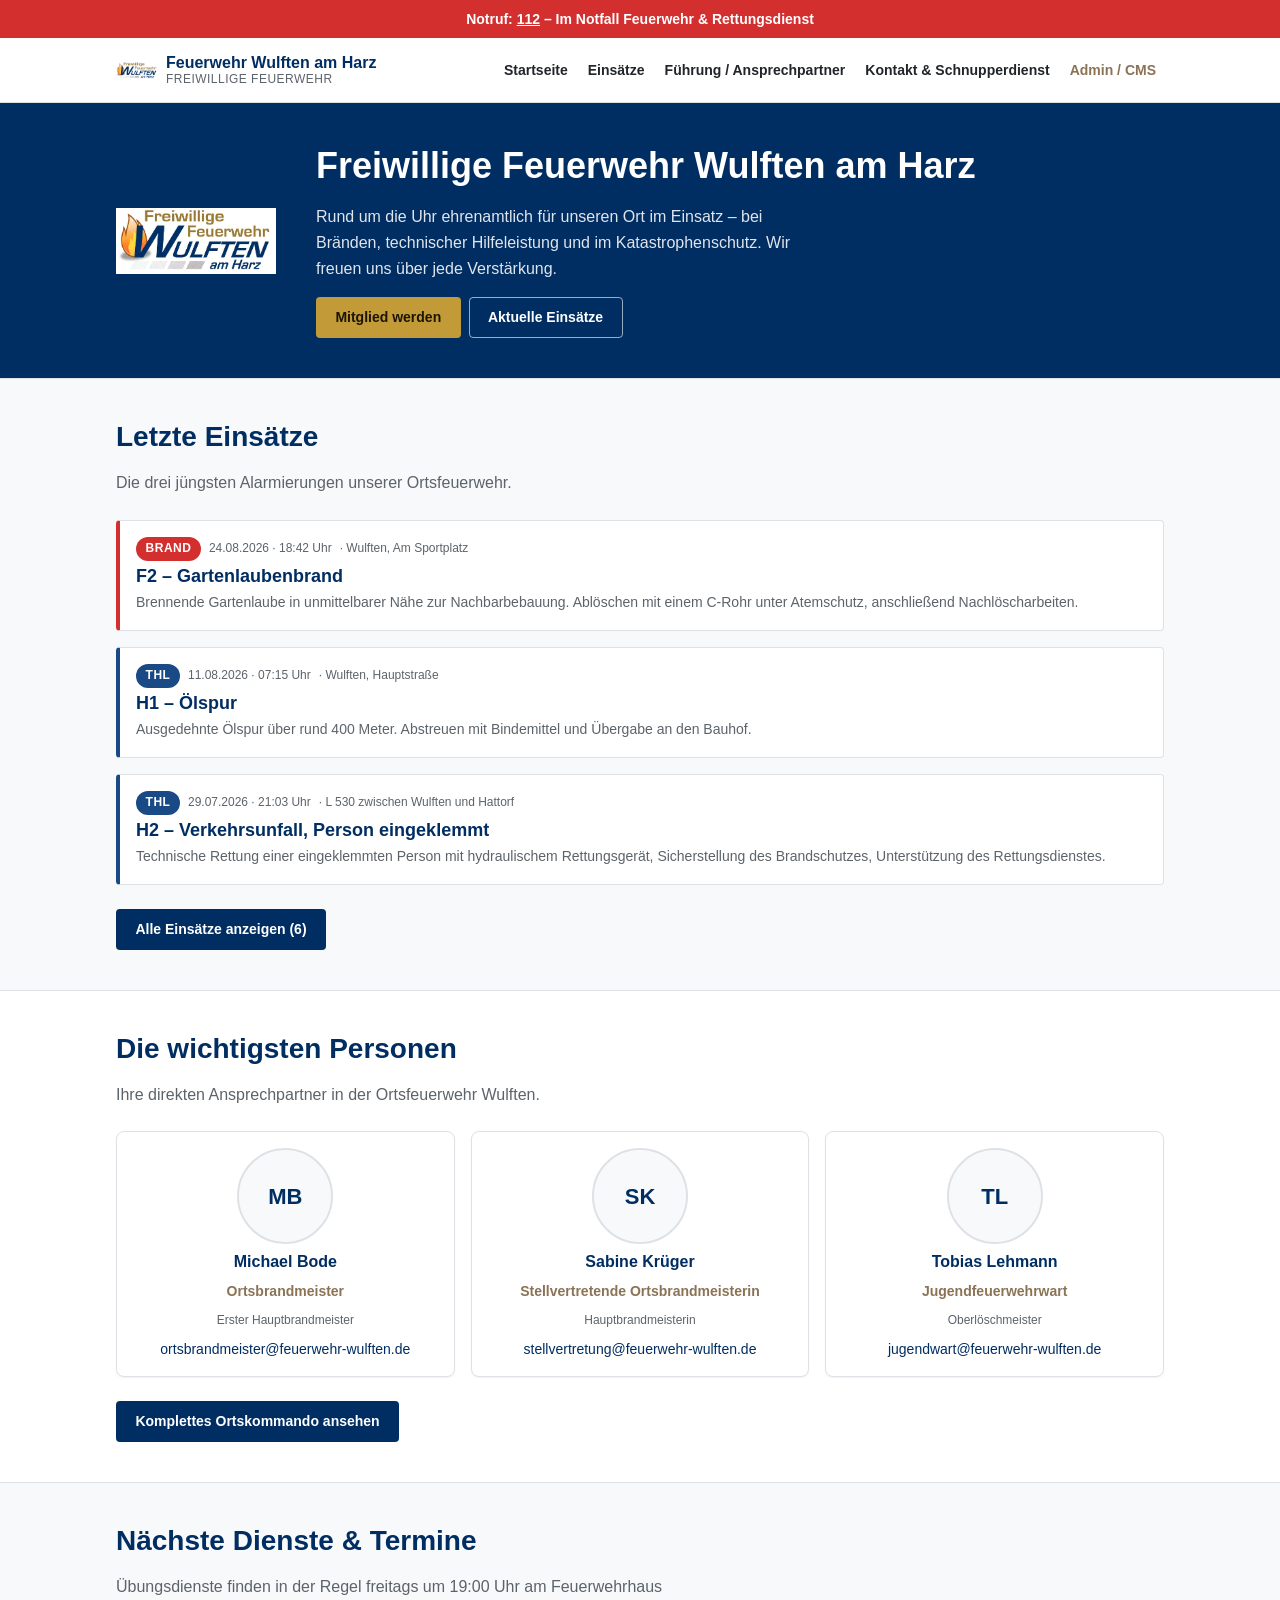
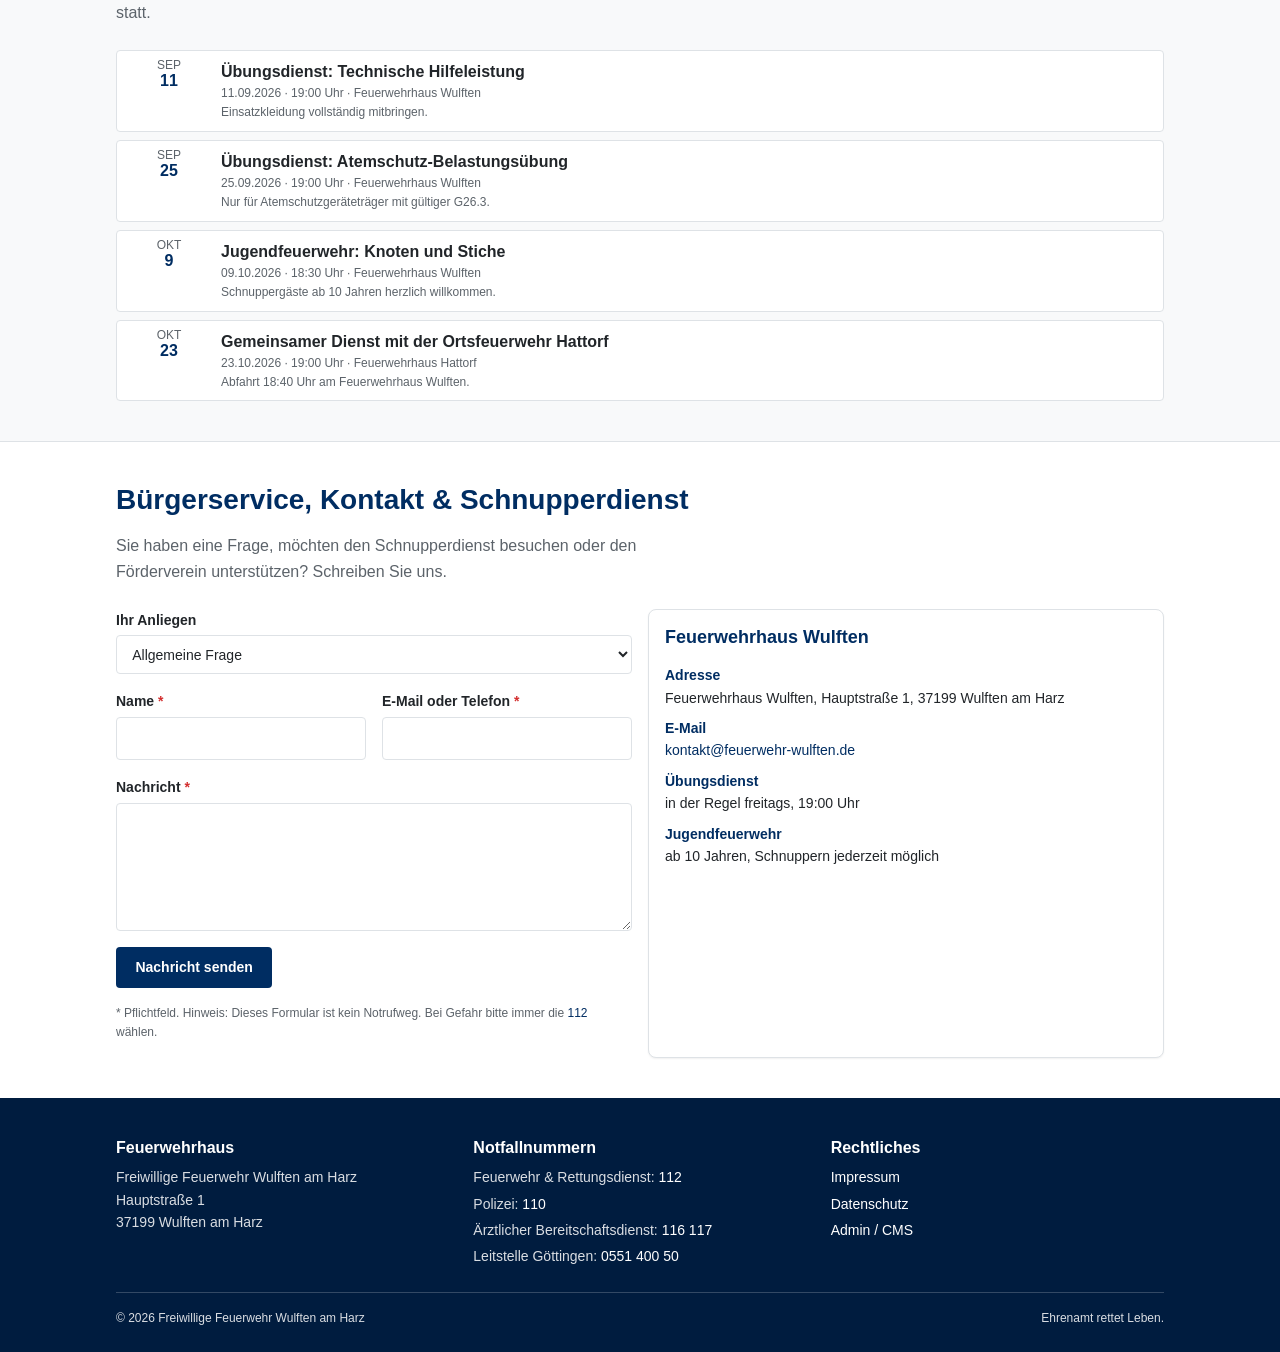
==== commit f2ae516a: "Website und CMS fuer die Feuerwehr Wulften am Harz - index.html: Notruf-Banner, Navigation, Hero, le" ====
--- a/index.html
+++ b/index.html
@@ -1,673 +1,244 @@
 <!DOCTYPE html>
 <html lang="de">
 <head>
-<meta charset="utf-8">
-<meta name="viewport" content="width=device-width, initial-scale=1">
-<title>Freiwillige Feuerwehr Wulften am Harz</title>
-<meta name="description" content="Offizielle Website der Freiwilligen Feuerwehr Wulften am Harz: Einsätze, Termine, Bürgerservice und Mitmachen.">
-<link rel="icon" href="assets/image_0.png">
-<link rel="preconnect" href="https://fonts.googleapis.com">
-<link rel="preconnect" href="https://fonts.gstatic.com" crossorigin>
-<link href="https://fonts.googleapis.com/css2?family=Inter:wght@400;500;600;700;800&display=swap" rel="stylesheet">
-<link rel="stylesheet" href="style.css">
+  <meta charset="utf-8">
+  <meta name="viewport" content="width=device-width, initial-scale=1">
+  <title>Freiwillige Feuerwehr Wulften am Harz</title>
+  <meta name="description" content="Offizielle Seite der Freiwilligen Feuerwehr Wulften am Harz: aktuelle Einsätze, Ansprechpartner, Dienstplan und Kontakt zum Schnupperdienst.">
+  <link rel="icon" href="image_0.png">
+  <link rel="stylesheet" href="style.css">
 </head>
-<body>
-
-<a class="skip-link" href="#main">Zum Inhalt springen</a>
-
-<!-- ============ TOP BAR ============ -->
-<div class="topbar">
-  <div class="container topbar__inner">
-    <p class="topbar__info">Im Notfall wählen Sie immer den Notruf – wir sind rund um die Uhr für Sie da.</p>
-    <a class="btn-emergency" href="tel:112" aria-label="Notruf 112 anrufen">
-      <span class="btn-emergency__pulse" aria-hidden="true"></span>
-      <span class="btn-emergency__icon" aria-hidden="true">☎</span>
-      <span>Notruf 112</span>
-    </a>
+<body data-page="start">
+
+  <!-- A. Notruf-Banner -->
+  <div class="emergency-bar">
+    Notruf: <a href="tel:112">112</a> – Im Notfall Feuerwehr &amp; Rettungsdienst
   </div>
-</div>
-
-<!-- ============ HEADER ============ -->
-<header class="header" id="header">
-  <div class="container header__inner">
-    <a class="brand" href="index.html">
-      <img class="brand__logo" src="assets/image_0.png" alt="Logo der Freiwilligen Feuerwehr Wulften am Harz" width="72" height="72">
-      <span class="brand__text">
-        <span class="brand__line1">Freiwillige Feuerwehr</span>
-        <span class="brand__line2">Wulften am Harz</span>
-      </span>
-    </a>
-
-    <button class="burger" id="burger" aria-label="Menü öffnen" aria-expanded="false" aria-controls="primary-nav">
-      <span class="burger__bar" aria-hidden="true"></span>
-      <span class="burger__bar" aria-hidden="true"></span>
-      <span class="burger__bar" aria-hidden="true"></span>
-    </button>
-
-    <nav class="nav" id="primary-nav" aria-label="Hauptnavigation">
-      <ul class="nav__list">
-        <li class="nav__item"><a class="nav__link is-active" href="index.html" aria-current="page">Startseite</a></li>
-
-        <li class="nav__item has-dropdown">
-          <button class="nav__link nav__toggle" aria-expanded="false" aria-controls="dd-einsaetze">Einsätze <span class="caret" aria-hidden="true"></span></button>
-          <ul class="dropdown" id="dd-einsaetze">
-            <li><a href="#einsatzarchiv">Einsatzberichte</a></li>
-            <li><a href="#statistik">Statistik</a></li>
+
+  <!-- B. Haupt-Header & Navigation -->
+  <header class="site-header">
+    <div class="container site-header__inner">
+      <a class="brand" href="#start">
+        <img class="brand__logo" src="image_0.png" alt="Wappen der Feuerwehr Wulften am Harz">
+        <span class="brand__text">
+          <span class="brand__name">Feuerwehr Wulften am Harz</span>
+          <span class="brand__sub">Freiwillige Feuerwehr</span>
+        </span>
+      </a>
+
+      <button class="nav-toggle" type="button" aria-expanded="false" aria-controls="hauptnavigation">
+        ☰ Menü
+      </button>
+
+      <nav class="site-nav" id="hauptnavigation" aria-label="Hauptnavigation">
+        <ul>
+          <li><a href="#start">Startseite</a></li>
+          <li><a href="#einsaetze">Einsätze</a></li>
+          <li><a href="#fuehrung">Führung / Ansprechpartner</a></li>
+          <li><a href="#kontakt">Kontakt &amp; Schnupperdienst</a></li>
+          <li><a class="nav-admin" href="admin.html">Admin / CMS</a></li>
+        </ul>
+      </nav>
+    </div>
+  </header>
+
+  <main id="start">
+
+    <!-- Hero -->
+    <section class="hero">
+      <div class="container hero__inner">
+        <img class="hero__image" src="image_0.png" alt="Wappen der Freiwilligen Feuerwehr Wulften am Harz">
+        <div>
+          <h1>Freiwillige Feuerwehr Wulften am Harz</h1>
+          <p>
+            Rund um die Uhr ehrenamtlich für unseren Ort im Einsatz – bei Bränden,
+            technischer Hilfeleistung und im Katastrophenschutz. Wir freuen uns über
+            jede Verstärkung.
+          </p>
+          <div class="hero__actions">
+            <a class="btn btn--accent" href="#kontakt">Mitglied werden</a>
+            <a class="btn btn--ghost-light" href="#einsaetze">Aktuelle Einsätze</a>
+          </div>
+        </div>
+      </div>
+    </section>
+
+    <!-- Letzte Einsätze -->
+    <section class="section" id="einsaetze">
+      <div class="container">
+        <div class="section__head">
+          <h2>Letzte Einsätze</h2>
+          <p>Die drei jüngsten Alarmierungen unserer Ortsfeuerwehr.</p>
+        </div>
+
+        <div class="ops-list" id="einsaetze-kompakt"></div>
+
+        <div class="section__foot">
+          <button class="btn btn--primary" type="button" data-modal-open="modal-einsaetze">
+            Alle Einsätze anzeigen (<span id="einsatz-anzahl">0</span>)
+          </button>
+        </div>
+      </div>
+    </section>
+
+    <!-- Führung / Ansprechpartner -->
+    <section class="section section--alt" id="fuehrung">
+      <div class="container">
+        <div class="section__head">
+          <h2>Die wichtigsten Personen</h2>
+          <p>Ihre direkten Ansprechpartner in der Ortsfeuerwehr Wulften.</p>
+        </div>
+
+        <div class="grid grid--3" id="fuehrung-kompakt"></div>
+
+        <div class="section__foot">
+          <button class="btn btn--primary" type="button" data-modal-open="modal-kommando">
+            Komplettes Ortskommando ansehen
+          </button>
+        </div>
+      </div>
+    </section>
+
+    <!-- Dienstplan / Termine -->
+    <section class="section" id="termine">
+      <div class="container">
+        <div class="section__head">
+          <h2>Nächste Dienste &amp; Termine</h2>
+          <p>Übungsdienste finden in der Regel freitags um 19:00 Uhr am Feuerwehrhaus statt.</p>
+        </div>
+        <ul class="dates" id="termine-liste"></ul>
+      </div>
+    </section>
+
+    <!-- Bürgerservice & Kontakt -->
+    <section class="section section--alt" id="kontakt">
+      <div class="container">
+        <div class="section__head">
+          <h2>Bürgerservice, Kontakt &amp; Schnupperdienst</h2>
+          <p>
+            Sie haben eine Frage, möchten den Schnupperdienst besuchen oder den
+            Förderverein unterstützen? Schreiben Sie uns.
+          </p>
+        </div>
+
+        <div class="grid grid--2">
+          <form class="form" id="kontakt-formular" novalidate>
+            <div class="field">
+              <label for="anliegen">Ihr Anliegen</label>
+              <select id="anliegen" name="anliegen">
+                <option>Allgemeine Frage</option>
+                <option>Schnupperdienst / Mitmachen</option>
+                <option>Förderverein</option>
+              </select>
+            </div>
+
+            <div class="form-row form-row--2">
+              <div class="field">
+                <label for="name">Name <span class="req">*</span></label>
+                <input type="text" id="name" name="name" autocomplete="name" required>
+              </div>
+              <div class="field">
+                <label for="kontakt-daten">E-Mail oder Telefon <span class="req">*</span></label>
+                <input type="text" id="kontakt-daten" name="kontakt" autocomplete="email" required>
+              </div>
+            </div>
+
+            <div class="field">
+              <label for="nachricht">Nachricht <span class="req">*</span></label>
+              <textarea id="nachricht" name="nachricht" required></textarea>
+            </div>
+
+            <p class="form-message" id="kontakt-hinweis" role="status" hidden></p>
+
+            <div>
+              <button class="btn btn--primary" type="submit">Nachricht senden</button>
+            </div>
+            <p class="form-note">
+              <span class="req">*</span> Pflichtfeld. Hinweis: Dieses Formular ist kein
+              Notrufweg. Bei Gefahr bitte immer die <a href="tel:112">112</a> wählen.
+            </p>
+          </form>
+
+          <div class="card">
+            <h3>Feuerwehrhaus Wulften</h3>
+            <ul class="info-list">
+              <li><strong>Adresse</strong> Feuerwehrhaus Wulften, Hauptstraße 1, 37199 Wulften am Harz</li>
+              <li><strong>E-Mail</strong> <a href="mailto:kontakt@feuerwehr-wulften.de">kontakt@feuerwehr-wulften.de</a></li>
+              <li><strong>Übungsdienst</strong> in der Regel freitags, 19:00 Uhr</li>
+              <li><strong>Jugendfeuerwehr</strong> ab 10 Jahren, Schnuppern jederzeit möglich</li>
+            </ul>
+          </div>
+        </div>
+      </div>
+    </section>
+  </main>
+
+  <!-- Footer -->
+  <footer class="site-footer">
+    <div class="container">
+      <div class="site-footer__grid">
+        <div>
+          <h3>Feuerwehrhaus</h3>
+          <p class="mb-0">
+            Freiwillige Feuerwehr Wulften am Harz<br>
+            Hauptstraße 1<br>
+            37199 Wulften am Harz
+          </p>
+        </div>
+        <div>
+          <h3>Notfallnummern</h3>
+          <ul>
+            <li>Feuerwehr &amp; Rettungsdienst: <a href="tel:112">112</a></li>
+            <li>Polizei: <a href="tel:110">110</a></li>
+            <li>Ärztlicher Bereitschaftsdienst: <a href="tel:116117">116 117</a></li>
+            <li>Leitstelle Göttingen: <a href="tel:+4955140050">0551 400 50</a></li>
           </ul>
-        </li>
-
-        <li class="nav__item has-dropdown">
-          <button class="nav__link nav__toggle" aria-expanded="false" aria-controls="dd-ueberuns">Über uns <span class="caret" aria-hidden="true"></span></button>
-          <ul class="dropdown" id="dd-ueberuns">
-            <li><a href="#ortskommando">Ortskommando</a></li>
-            <li><a href="#abteilungen">Einsatzabteilung</a></li>
-            <li><a href="#abteilungen">Jugendfeuerwehr</a></li>
-            <li><a href="#abteilungen">Kinderfeuerwehr</a></li>
-            <li><a href="#abteilungen">Altersabteilung</a></li>
-            <li><a href="#fuhrpark">Fuhrpark / Technik</a></li>
+        </div>
+        <div>
+          <h3>Rechtliches</h3>
+          <ul>
+            <li><a href="#impressum">Impressum</a></li>
+            <li><a href="#datenschutz">Datenschutz</a></li>
+            <li><a href="admin.html">Admin / CMS</a></li>
           </ul>
-        </li>
-
-        <li class="nav__item has-dropdown">
-          <button class="nav__link nav__toggle" aria-expanded="false" aria-controls="dd-termine">Termine <span class="caret" aria-hidden="true"></span></button>
-          <ul class="dropdown" id="dd-termine">
-            <li><a href="#termine">Dienstpläne</a></li>
-            <li><a href="#termine">Veranstaltungen</a></li>
-          </ul>
-        </li>
-
-        <li class="nav__item has-dropdown">
-          <button class="nav__link nav__toggle" aria-expanded="false" aria-controls="dd-service">Bürgerservice <span class="caret" aria-hidden="true"></span></button>
-          <ul class="dropdown" id="dd-service">
-            <li><a href="#rauchmelder">Rauchmelder-Info</a></li>
-            <li><a href="#notfall">Verhalten im Notfall</a></li>
-            <li><a href="#downloads">Downloads &amp; Formulare</a></li>
-          </ul>
-        </li>
-
-        <li class="nav__item"><a class="nav__link" href="#kontakt">Mitmachen / Kontakt</a></li>
-      </ul>
-    </nav>
+        </div>
+      </div>
+      <div class="site-footer__bottom">
+        <span>&copy; <span id="jahr">2026</span> Freiwillige Feuerwehr Wulften am Harz</span>
+        <span>Ehrenamt rettet Leben.</span>
+      </div>
+    </div>
+  </footer>
+
+  <!-- Modal: alle Einsätze -->
+  <div class="modal" id="modal-einsaetze" role="dialog" aria-modal="true" aria-labelledby="modal-einsaetze-titel" hidden>
+    <button class="modal__backdrop" type="button" data-modal-close aria-label="Schließen"></button>
+    <div class="modal__dialog">
+      <div class="modal__head">
+        <h2 id="modal-einsaetze-titel">Alle Einsätze</h2>
+        <button class="modal__close" type="button" data-modal-close aria-label="Schließen">✕</button>
+      </div>
+      <div class="filters">
+        <button class="filter-btn is-active" type="button" data-filter="alle">Alle</button>
+        <button class="filter-btn" type="button" data-filter="brand">Brand</button>
+        <button class="filter-btn" type="button" data-filter="thl">THL</button>
+      </div>
+      <div class="ops-list" id="einsaetze-komplett"></div>
+    </div>
   </div>
-</header>
-<div class="nav-backdrop" id="nav-backdrop" hidden></div>
-
-<main id="main">
-
-  <!-- ============ HERO ============ -->
-  <section class="hero" aria-labelledby="hero-title">
-    <div class="hero__media" aria-hidden="true"></div>
-    <div class="hero__watermark" aria-hidden="true"></div>
-    <div class="hero__checks" aria-hidden="true"></div>
-    <div class="container hero__inner">
-      <p class="hero__eyebrow">Ortsfeuerwehr der Gemeinde Wulften am Harz</p>
-      <h1 class="hero__title" id="hero-title">Freiwillige Feuerwehr Wulften am Harz<span class="hero__title-sub">24/7 im Einsatz. Seit 1897.</span></h1>
-      <p class="hero__lead">Retten – Löschen – Bergen – Schützen. Ehrenamtlich, gut ausgebildet und jederzeit einsatzbereit für unsere Gemeinde.</p>
-      <div class="hero__actions">
-        <a class="btn btn--primary" href="#mitmachen">Mitmachen / Mitglied werden</a>
-        <a class="btn btn--ghost" href="#einsatzticker">Letzte Einsätze</a>
-      </div>
-      <dl class="hero__facts">
-        <div class="fact"><dt>Einsätze 2025</dt><dd>63</dd></div>
-        <div class="fact"><dt>Aktive Mitglieder</dt><dd>48</dd></div>
-        <div class="fact"><dt>Fahrzeuge</dt><dd>4</dd></div>
-      </dl>
-    </div>
-  </section>
-
-  <!-- ============ EINSATZ-TICKER ============ -->
-  <section class="section" id="einsatzticker" aria-labelledby="ticker-title">
-    <div class="container">
-      <header class="section__head">
-        <div>
-          <p class="section__eyebrow">Aktuell</p>
-          <h2 class="section__title" id="ticker-title">Letzte Einsätze</h2>
-        </div>
-        <a class="link-more" href="#einsatzarchiv">Alle Einsätze im Archiv <span aria-hidden="true">→</span></a>
-      </header>
-
-      <div class="grid grid--3">
-        <article class="card card--incident">
-          <p class="card__meta"><time datetime="2026-08-24T19:42">24.08.2026 · 19:42 Uhr</time></p>
-          <span class="badge badge--fire">Brand</span>
-          <h3 class="card__title">F2 – Gebäudebrand Nebengebäude</h3>
-          <p class="card__text">Ausgedehnter Brand einer Scheune an der Bahnhofstraße. Einsatzdauer 3,5 Stunden, Unterstützung durch Nachbarwehren.</p>
-          <a class="btn btn--link" href="#einsatzarchiv">Einsatzbericht lesen</a>
-        </article>
-
-        <article class="card card--incident">
-          <p class="card__meta"><time datetime="2026-08-11T06:15">11.08.2026 · 06:15 Uhr</time></p>
-          <span class="badge badge--thl">THL</span>
-          <h3 class="card__title">H1 – Verkehrsunfall, Person eingeklemmt</h3>
-          <p class="card__text">Technische Hilfeleistung auf der B243. Patientenrettung in Zusammenarbeit mit Rettungsdienst und Polizei.</p>
-          <a class="btn btn--link" href="#einsatzarchiv">Einsatzbericht lesen</a>
-        </article>
-
-        <article class="card card--incident">
-          <p class="card__meta"><time datetime="2026-07-29T14:08">29.07.2026 · 14:08 Uhr</time></p>
-          <span class="badge badge--storm">Unwetter</span>
-          <h3 class="card__title">H1 – Baum auf Fahrbahn</h3>
-          <p class="card__text">Nach Sturmtief mehrere Einsatzstellen im Ortsgebiet. Beseitigung der Gefahrenstellen mit Motorkettensäge.</p>
-          <a class="btn btn--link" href="#einsatzarchiv">Einsatzbericht lesen</a>
-        </article>
-      </div>
-    </div>
-  </section>
-
-  <!-- ============ TERMINE + DOWNLOAD-BOX ============ -->
-  <section class="section section--alt" id="termine" aria-labelledby="termine-title">
-    <div class="container">
-      <header class="section__head">
-        <div>
-          <p class="section__eyebrow">Kalender</p>
-          <h2 class="section__title" id="termine-title">Nächste Termine &amp; Veranstaltungen</h2>
-        </div>
-      </header>
-
-      <div class="split">
-        <div class="panel">
-          <h3 class="panel__title">Terminkalender</h3>
-          <ul class="events">
-            <li class="event">
-              <span class="event__date"><span class="event__day">05</span><span class="event__month">Sep</span></span>
-              <span class="event__body">
-                <span class="event__title">Übungsdienst: Atemschutz-Notfalltraining</span>
-                <span class="event__info">19:00 Uhr · Feuerwehrhaus Wulften · Einsatzabteilung</span>
-              </span>
-            </li>
-            <li class="event">
-              <span class="event__date"><span class="event__day">12</span><span class="event__month">Sep</span></span>
-              <span class="event__body">
-                <span class="event__title">Jugendfeuerwehr: Knoten &amp; Stiche</span>
-                <span class="event__info">17:30 Uhr · Feuerwehrhaus Wulften · Jugendfeuerwehr</span>
-              </span>
-            </li>
-            <li class="event">
-              <span class="event__date"><span class="event__day">27</span><span class="event__month">Sep</span></span>
-              <span class="event__body">
-                <span class="event__title">Tag der offenen Tür</span>
-                <span class="event__info">11:00 – 17:00 Uhr · Feuerwehrhaus Wulften · Alle</span>
-              </span>
-            </li>
-            <li class="event">
-              <span class="event__date"><span class="event__day">10</span><span class="event__month">Okt</span></span>
-              <span class="event__body">
-                <span class="event__title">Gemeinsame Alarmübung mit der Ortswehr Hattorf</span>
-                <span class="event__info">18:00 Uhr · Ortsgebiet · Einsatzabteilung</span>
-              </span>
-            </li>
-          </ul>
-        </div>
-
-        <aside class="panel panel--download" aria-labelledby="dienstplan-title">
-          <h3 class="panel__title" id="dienstplan-title">Dienstplan als PDF</h3>
-          <p>Der aktuelle Dienstplan enthält alle Übungsdienste, Lehrgänge und Veranstaltungen des laufenden Halbjahres.</p>
-          <a class="btn btn--secondary" href="downloads/dienstplan-2026.pdf" download>Dienstplan 2/2026 herunterladen (PDF, 240 KB)</a>
-          <p class="panel__note">Änderungen werden kurzfristig über die Alarmierungs-App und den Aushang im Feuerwehrhaus bekannt gegeben.</p>
-        </aside>
-      </div>
-    </div>
-  </section>
-
-  <!-- ============ NACHRICHTEN ============ -->
-  <section class="section" id="berichte" aria-labelledby="news-title">
-    <div class="container">
-      <header class="section__head">
-        <div>
-          <p class="section__eyebrow">Aus der Wehr</p>
-          <h2 class="section__title" id="news-title">Aktuelle Nachrichten &amp; Berichte</h2>
-        </div>
-        <a class="link-more" href="#berichte">Alle Berichte <span aria-hidden="true">→</span></a>
-      </header>
-
-      <div class="grid grid--3">
-        <article class="card card--news">
-          <div class="card__image" role="img" aria-label="Platzhalterbild: Atemschutzübung"></div>
-          <div class="card__body">
-            <p class="card__meta"><time datetime="2026-08-18">18.08.2026</time> · Übung</p>
-            <h3 class="card__title">Heißausbildung in der Brandsimulationsanlage</h3>
-            <p class="card__text">Zwölf Atemschutzgeräteträger trainierten realistische Brandverläufe und die Rauchgasdurchzündung.</p>
-            <a class="btn btn--link" href="#berichte">Weiterlesen</a>
-          </div>
-        </article>
-
-        <article class="card card--news">
-          <div class="card__image" role="img" aria-label="Platzhalterbild: Lehrgang"></div>
-          <div class="card__body">
-            <p class="card__meta"><time datetime="2026-08-02">02.08.2026</time> · Lehrgang</p>
-            <h3 class="card__title">Vier neue Truppführerinnen und Truppführer</h3>
-            <p class="card__text">Nach erfolgreichem Abschluss des Lehrgangs verstärken vier Kameradinnen und Kameraden die Führungsebene.</p>
-            <a class="btn btn--link" href="#berichte">Weiterlesen</a>
-          </div>
-        </article>
-
-        <article class="card card--news">
-          <div class="card__image" role="img" aria-label="Platzhalterbild: Jugendfeuerwehr"></div>
-          <div class="card__body">
-            <p class="card__meta"><time datetime="2026-07-20">20.07.2026</time> · Jugend</p>
-            <h3 class="card__title">Zeltlager der Jugendfeuerwehr</h3>
-            <p class="card__text">Fünf Tage Gemeinschaft, Ausbildung und Spiel: Unsere Jugend war beim Kreiszeltlager erfolgreich dabei.</p>
-            <a class="btn btn--link" href="#berichte">Weiterlesen</a>
-          </div>
-        </article>
-      </div>
-    </div>
-  </section>
-
-  <!-- ============ RECRUITING ============ -->
-  <section class="section section--recruit" id="mitmachen" aria-labelledby="recruit-title">
-    <div class="container">
-      <header class="section__head section__head--center">
-        <div>
-          <p class="section__eyebrow">Mitmachen</p>
-          <h2 class="section__title" id="recruit-title">Werde Teil unserer Mannschaft</h2>
-          <p class="section__lead">Ob jung oder erfahren – bei uns findet jede und jeder den passenden Platz. Eine Vorbildung ist nicht erforderlich.</p>
-        </div>
-      </header>
-
-      <div class="grid grid--3">
-        <article class="card card--recruit">
-          <span class="card__age">6 – 10 Jahre</span>
-          <h3 class="card__title">Kinderfeuerwehr</h3>
-          <p class="card__text">Spielerisch die Feuerwehr entdecken: Basteln, Bewegung und erste Brandschutzerziehung.</p>
-          <a class="btn btn--primary btn--sm" href="#kontakt">Schnupperdienst anfragen</a>
-        </article>
-        <article class="card card--recruit">
-          <span class="card__age">10 – 17 Jahre</span>
-          <h3 class="card__title">Jugendfeuerwehr</h3>
-          <p class="card__text">Feuerwehrtechnische Ausbildung, Wettbewerbe, Zeltlager und echte Kameradschaft.</p>
-          <a class="btn btn--primary btn--sm" href="#kontakt">Schnupperdienst anfragen</a>
-        </article>
-        <article class="card card--recruit">
-          <span class="card__age">ab 16 Jahre</span>
-          <h3 class="card__title">Einsatzabteilung</h3>
-          <p class="card__text">Aktiver Dienst am Nächsten: Grundausbildung, Atemschutz, Technische Hilfeleistung.</p>
-          <a class="btn btn--primary btn--sm" href="#kontakt">Beitritt anfragen</a>
-        </article>
-      </div>
-    </div>
-  </section>
-
-  <!-- ============ MODUL A: ORTSKOMMANDO ============ -->
-  <section class="section" id="ortskommando" aria-labelledby="okdo-title">
-    <div class="container">
-      <header class="section__head">
-        <div>
-          <p class="section__eyebrow">Über uns</p>
-          <h2 class="section__title" id="okdo-title">Ortskommando</h2>
-          <p class="section__lead">Ihre Ansprechpartnerinnen und Ansprechpartner der Ortsfeuerwehr Wulften am Harz.</p>
-        </div>
-      </header>
-
-      <ul class="grid grid--4 people">
-        <li class="person">
-          <div class="person__photo" role="img" aria-label="Porträtplatzhalter Ortsbrandmeister"></div>
-          <h3 class="person__name">Max Mustermann</h3>
-          <p class="person__rank">Ortsbrandmeister · Hauptbrandmeister</p>
-          <a class="person__mail" href="mailto:ortsbrandmeister@feuerwehr-wulften.de">ortsbrandmeister@feuerwehr-wulften.de</a>
-        </li>
-        <li class="person">
-          <div class="person__photo" role="img" aria-label="Porträtplatzhalter stellvertretende Ortsbrandmeisterin"></div>
-          <h3 class="person__name">Erika Musterfrau</h3>
-          <p class="person__rank">Stellv. Ortsbrandmeisterin · Oberbrandmeisterin</p>
-          <a class="person__mail" href="mailto:stellvertretung@feuerwehr-wulften.de">stellvertretung@feuerwehr-wulften.de</a>
-        </li>
-        <li class="person">
-          <div class="person__photo" role="img" aria-label="Porträtplatzhalter Jugendfeuerwehrwart"></div>
-          <h3 class="person__name">Jonas Beispiel</h3>
-          <p class="person__rank">Jugendfeuerwehrwart · Löschmeister</p>
-          <a class="person__mail" href="mailto:jugend@feuerwehr-wulften.de">jugend@feuerwehr-wulften.de</a>
-        </li>
-        <li class="person">
-          <div class="person__photo" role="img" aria-label="Porträtplatzhalter Schriftwartin"></div>
-          <h3 class="person__name">Lena Beispiel</h3>
-          <p class="person__rank">Schriftwartin · Oberfeuerwehrfrau</p>
-          <a class="person__mail" href="mailto:schriftwart@feuerwehr-wulften.de">schriftwart@feuerwehr-wulften.de</a>
-        </li>
-      </ul>
-    </div>
-  </section>
-
-  <!-- ============ MODUL B: EINSATZARCHIV MIT FILTER ============ -->
-  <section class="section section--alt" id="einsatzarchiv" aria-labelledby="archiv-title">
-    <div class="container">
-      <header class="section__head">
-        <div>
-          <p class="section__eyebrow">Einsätze</p>
-          <h2 class="section__title" id="archiv-title">Einsatzarchiv</h2>
-          <p class="section__lead">Filtern Sie die Einsatzberichte nach Jahr, Einsatzart oder Stichwort – ohne Neuladen der Seite.</p>
-        </div>
-      </header>
-
-      <form class="filterbar" id="incident-filter" role="search" aria-label="Einsätze filtern">
-        <div class="field">
-          <label for="filter-year">Jahr</label>
-          <select id="filter-year" name="year">
-            <option value="all">Alle Jahre</option>
-            <option value="2026">2026</option>
-            <option value="2025">2025</option>
-          </select>
-        </div>
-        <div class="field">
-          <label for="filter-type">Einsatzart</label>
-          <select id="filter-type" name="type">
-            <option value="all">Alle Arten</option>
-            <option value="fire">Brand</option>
-            <option value="thl">Technische Hilfeleistung</option>
-            <option value="storm">Unwetter</option>
-            <option value="false">Fehlalarm</option>
-          </select>
-        </div>
-        <div class="field field--grow">
-          <label for="filter-search">Stichwort</label>
-          <input type="search" id="filter-search" name="q" placeholder="z. B. Bahnhofstraße">
-        </div>
-        <button class="btn btn--ghost btn--sm" type="reset" id="filter-reset">Filter zurücksetzen</button>
-      </form>
-
-      <p class="filter-status" id="filter-status" role="status" aria-live="polite"></p>
-
-      <ul class="incident-list" id="incident-list">
-        <li class="incident" data-year="2026" data-type="fire">
-          <span class="badge badge--fire">Brand</span>
-          <div class="incident__body">
-            <h3 class="incident__title">F2 – Gebäudebrand Nebengebäude</h3>
-            <p class="incident__meta"><time datetime="2026-08-24T19:42">24.08.2026, 19:42 Uhr</time> · Bahnhofstraße · Einsatzdauer 3:30 h</p>
-            <p class="incident__text">Scheunenbrand mit Ausbreitungsgefahr; Unterstützung durch die Ortswehren Hattorf und Elbingerode.</p>
-          </div>
-          <a class="btn btn--link" href="#einsatzarchiv">Bericht lesen</a>
-        </li>
-        <li class="incident" data-year="2026" data-type="thl">
-          <span class="badge badge--thl">THL</span>
-          <div class="incident__body">
-            <h3 class="incident__title">H1 – Verkehrsunfall, Person eingeklemmt</h3>
-            <p class="incident__meta"><time datetime="2026-08-11T06:15">11.08.2026, 06:15 Uhr</time> · B243 · Einsatzdauer 1:45 h</p>
-            <p class="incident__text">Patientenorientierte Rettung, Sicherstellung des Brandschutzes und Aufnahme auslaufender Betriebsstoffe.</p>
-          </div>
-          <a class="btn btn--link" href="#einsatzarchiv">Bericht lesen</a>
-        </li>
-        <li class="incident" data-year="2026" data-type="storm">
-          <span class="badge badge--storm">Unwetter</span>
-          <div class="incident__body">
-            <h3 class="incident__title">H1 – Baum auf Fahrbahn</h3>
-            <p class="incident__meta"><time datetime="2026-07-29T14:08">29.07.2026, 14:08 Uhr</time> · Ortsgebiet · Einsatzdauer 2:10 h</p>
-            <p class="incident__text">Mehrere Einsatzstellen nach Sturmtief; Beseitigung mit Motorkettensäge und Verkehrsabsicherung.</p>
-          </div>
-          <a class="btn btn--link" href="#einsatzarchiv">Bericht lesen</a>
-        </li>
-        <li class="incident" data-year="2025" data-type="false">
-          <span class="badge badge--false">Fehlalarm</span>
-          <div class="incident__body">
-            <h3 class="incident__title">BMA – Auslösung Brandmeldeanlage</h3>
-            <p class="incident__meta"><time datetime="2025-11-03T09:12">03.11.2025, 09:12 Uhr</time> · Gewerbegebiet · Einsatzdauer 0:40 h</p>
-            <p class="incident__text">Täuschungsalarm durch Staubentwicklung bei Reinigungsarbeiten. Kein Feuer, keine Verletzten.</p>
-          </div>
-          <a class="btn btn--link" href="#einsatzarchiv">Bericht lesen</a>
-        </li>
-        <li class="incident" data-year="2025" data-type="fire">
-          <span class="badge badge--fire">Brand</span>
-          <div class="incident__body">
-            <h3 class="incident__title">F1 – Kleinbrand im Freien</h3>
-            <p class="incident__meta"><time datetime="2025-08-14T16:55">14.08.2025, 16:55 Uhr</time> · Feldmark · Einsatzdauer 1:05 h</p>
-            <p class="incident__text">Brennender Strohballen; Ablöschen mit Schnellangriff und Kontrolle der Umgebung.</p>
-          </div>
-          <a class="btn btn--link" href="#einsatzarchiv">Bericht lesen</a>
-        </li>
-        <li class="incident" data-year="2025" data-type="thl">
-          <span class="badge badge--thl">THL</span>
-          <div class="incident__body">
-            <h3 class="incident__title">H1 – Türöffnung für den Rettungsdienst</h3>
-            <p class="incident__meta"><time datetime="2025-05-21T22:30">21.05.2025, 22:30 Uhr</time> · Ortsmitte · Einsatzdauer 0:35 h</p>
-            <p class="incident__text">Schonende Türöffnung zur Unterstützung des Rettungsdienstes bei einem medizinischen Notfall.</p>
-          </div>
-          <a class="btn btn--link" href="#einsatzarchiv">Bericht lesen</a>
-        </li>
-      </ul>
-
-      <p class="empty-state" id="filter-empty" hidden>Für diese Filterauswahl liegen keine Einsatzberichte vor.</p>
-    </div>
-  </section>
-
-  <!-- ============ STATISTIK ============ -->
-  <section class="section" id="statistik" aria-labelledby="stat-title">
-    <div class="container">
-      <header class="section__head">
-        <div>
-          <p class="section__eyebrow">Zahlen</p>
-          <h2 class="section__title" id="stat-title">Einsatzstatistik 2025</h2>
-        </div>
-      </header>
-      <ul class="stats">
-        <li class="stat stat--fire"><span class="stat__value">21</span><span class="stat__label">Brandeinsätze</span></li>
-        <li class="stat stat--thl"><span class="stat__value">28</span><span class="stat__label">Technische Hilfeleistungen</span></li>
-        <li class="stat stat--storm"><span class="stat__value">9</span><span class="stat__label">Unwettereinsätze</span></li>
-        <li class="stat stat--false"><span class="stat__value">5</span><span class="stat__label">Fehlalarme</span></li>
-      </ul>
-    </div>
-  </section>
-
-  <!-- ============ ABTEILUNGEN / FUHRPARK ============ -->
-  <section class="section section--alt" id="abteilungen" aria-labelledby="abt-title">
-    <div class="container">
-      <header class="section__head">
-        <div>
-          <p class="section__eyebrow">Über uns</p>
-          <h2 class="section__title" id="abt-title">Unsere Abteilungen</h2>
-        </div>
-      </header>
-      <div class="grid grid--4">
-        <article class="card"><h3 class="card__title">Einsatzabteilung</h3><p class="card__text">48 aktive Kameradinnen und Kameraden, davon 22 Atemschutzgeräteträger.</p></article>
-        <article class="card"><h3 class="card__title">Jugendfeuerwehr</h3><p class="card__text">19 Mitglieder von 10 bis 17 Jahren, Dienst alle 14 Tage.</p></article>
-        <article class="card"><h3 class="card__title">Kinderfeuerwehr</h3><p class="card__text">14 Kinder von 6 bis 10 Jahren, monatliche Gruppenstunde.</p></article>
-        <article class="card"><h3 class="card__title">Altersabteilung</h3><p class="card__text">16 Mitglieder, die die Wehr weiterhin aktiv begleiten.</p></article>
-      </div>
-
-      <h3 class="subsection__title" id="fuhrpark">Fuhrpark &amp; Technik</h3>
-      <div class="grid grid--4">
-        <article class="card card--vehicle"><h4 class="card__title">HLF 20</h4><p class="card__text">Hilfeleistungslöschfahrzeug, Baujahr 2019, Besatzung 1/8.</p></article>
-        <article class="card card--vehicle"><h4 class="card__title">TSF-W</h4><p class="card__text">Tragkraftspritzenfahrzeug-Wasser, Baujahr 2011, Besatzung 1/5.</p></article>
-        <article class="card card--vehicle"><h4 class="card__title">MTW</h4><p class="card__text">Mannschaftstransportwagen, Baujahr 2016, Besatzung 1/8.</p></article>
-        <article class="card card--vehicle"><h4 class="card__title">Anhänger Logistik</h4><p class="card__text">Materialanhänger für Hochwasser- und Unwetterlagen.</p></article>
-      </div>
-    </div>
-  </section>
-
-  <!-- ============ BÜRGERSERVICE ============ -->
-  <section class="section" id="rauchmelder" aria-labelledby="service-title">
-    <div class="container">
-      <header class="section__head">
-        <div>
-          <p class="section__eyebrow">Bürgerservice</p>
-          <h2 class="section__title" id="service-title">Sicherheit für Zuhause</h2>
-        </div>
-      </header>
-      <div class="split">
-        <div class="panel">
-          <h3 class="panel__title">Rauchmelder retten Leben</h3>
-          <ul class="list-check">
-            <li>Rauchmelderpflicht in Niedersachsen für alle Schlaf- und Kinderzimmer sowie Flure.</li>
-            <li>Montage mittig an der Zimmerdecke, mindestens 50 cm von Wänden entfernt.</li>
-            <li>Jährliche Funktionsprüfung über die Testtaste, Batteriewechsel nach Herstellerangabe.</li>
-            <li>Austausch der Geräte spätestens nach zehn Jahren.</li>
-          </ul>
-        </div>
-        <div class="panel" id="notfall">
-          <h3 class="panel__title">Verhalten im Notfall</h3>
-          <ol class="list-steps">
-            <li><strong>Ruhe bewahren</strong> und die Lage einschätzen.</li>
-            <li><strong>Notruf 112</strong> wählen: Wo? Was? Wie viele Betroffene? Welche Verletzungen? Warten auf Rückfragen.</li>
-            <li><strong>Gefahrenbereich verlassen</strong>, Türen schließen, andere warnen.</li>
-            <li><strong>Erste Hilfe leisten</strong> und die Einsatzkräfte einweisen.</li>
-          </ol>
-        </div>
-      </div>
-    </div>
-  </section>
-
-  <!-- ============ MODUL C: DOWNLOAD-ZENTRUM ============ -->
-  <section class="section section--alt" id="downloads" aria-labelledby="dl-title">
-    <div class="container">
-      <header class="section__head">
-        <div>
-          <p class="section__eyebrow">Bürgerservice</p>
-          <h2 class="section__title" id="dl-title">Dokumenten- &amp; Download-Zentrum</h2>
-        </div>
-      </header>
-
-      <div class="table-wrap">
-        <table class="table">
-          <caption class="sr-only">Downloads: Dienstpläne, Anträge und Merkblätter</caption>
-          <thead>
-            <tr><th scope="col">Dokument</th><th scope="col">Kategorie</th><th scope="col">Format</th><th scope="col">Stand</th><th scope="col"><span class="sr-only">Aktion</span></th></tr>
-          </thead>
-          <tbody>
-            <tr>
-              <th scope="row">Dienstplan 2. Halbjahr 2026</th>
-              <td>Dienstplan</td><td>PDF · 240 KB</td><td>01.07.2026</td>
-              <td><a class="btn btn--link" href="downloads/dienstplan-2026.pdf" download>Herunterladen</a></td>
-            </tr>
-            <tr>
-              <th scope="row">Aufnahmeantrag Einsatzabteilung</th>
-              <td>Antrag</td><td>PDF · 180 KB</td><td>12.03.2026</td>
-              <td><a class="btn btn--link" href="downloads/aufnahmeantrag.pdf" download>Herunterladen</a></td>
-            </tr>
-            <tr>
-              <th scope="row">Anmeldung Jugend-/Kinderfeuerwehr</th>
-              <td>Antrag</td><td>PDF · 165 KB</td><td>12.03.2026</td>
-              <td><a class="btn btn--link" href="downloads/anmeldung-jugend.pdf" download>Herunterladen</a></td>
-            </tr>
-            <tr>
-              <th scope="row">Merkblatt Rauchmelder</th>
-              <td>Merkblatt</td><td>PDF · 90 KB</td><td>05.01.2026</td>
-              <td><a class="btn btn--link" href="downloads/merkblatt-rauchmelder.pdf" download>Herunterladen</a></td>
-            </tr>
-            <tr>
-              <th scope="row">Merkblatt Osterfeuer &amp; Brauchtumsfeuer</th>
-              <td>Merkblatt</td><td>PDF · 110 KB</td><td>20.02.2026</td>
-              <td><a class="btn btn--link" href="downloads/merkblatt-osterfeuer.pdf" download>Herunterladen</a></td>
-            </tr>
-          </tbody>
-        </table>
-      </div>
-    </div>
-  </section>
-
-  <!-- ============ MODUL D: FORMULAR ============ -->
-  <section class="section" id="kontakt" aria-labelledby="form-title">
-    <div class="container">
-      <header class="section__head">
-        <div>
-          <p class="section__eyebrow">Kontakt</p>
-          <h2 class="section__title" id="form-title">Schnupperdienst &amp; Beitritt</h2>
-          <p class="section__lead">Schreiben Sie uns – wir melden uns in der Regel innerhalb einer Woche zurück.</p>
-        </div>
-      </header>
-
-      <form class="form" id="join-form" novalidate>
-        <div class="form__row">
-          <div class="field">
-            <label for="f-name">Vor- und Nachname <span class="req" aria-hidden="true">*</span></label>
-            <input type="text" id="f-name" name="name" required autocomplete="name" aria-describedby="e-name">
-            <p class="error" id="e-name" role="alert" hidden></p>
-          </div>
-          <div class="field">
-            <label for="f-email">E-Mail-Adresse <span class="req" aria-hidden="true">*</span></label>
-            <input type="email" id="f-email" name="email" required autocomplete="email" aria-describedby="e-email">
-            <p class="error" id="e-email" role="alert" hidden></p>
-          </div>
-        </div>
-
-        <div class="form__row">
-          <div class="field">
-            <label for="f-phone">Telefon (optional)</label>
-            <input type="tel" id="f-phone" name="phone" autocomplete="tel" aria-describedby="e-phone">
-            <p class="error" id="e-phone" role="alert" hidden></p>
-          </div>
-          <div class="field">
-            <label for="f-dept">Gewünschte Abteilung <span class="req" aria-hidden="true">*</span></label>
-            <select id="f-dept" name="dept" required aria-describedby="e-dept">
-              <option value="">Bitte wählen …</option>
-              <option value="kinder">Kinderfeuerwehr (6–10 Jahre)</option>
-              <option value="jugend">Jugendfeuerwehr (10–17 Jahre)</option>
-              <option value="einsatz">Einsatzabteilung (ab 16 Jahre)</option>
-              <option value="unterstuetzung">Unterstützungsabteilung</option>
-            </select>
-            <p class="error" id="e-dept" role="alert" hidden></p>
-          </div>
-        </div>
-
-        <div class="field">
-          <label for="f-message">Ihre Nachricht <span class="req" aria-hidden="true">*</span></label>
-          <textarea id="f-message" name="message" rows="5" required aria-describedby="e-message"></textarea>
-          <p class="error" id="e-message" role="alert" hidden></p>
-        </div>
-
-        <div class="field field--check">
-          <input type="checkbox" id="f-privacy" name="privacy" required aria-describedby="e-privacy">
-          <label for="f-privacy">Ich habe die <a href="datenschutz.html">Datenschutzerklärung</a> gelesen und stimme der Verarbeitung meiner Daten zu. <span class="req" aria-hidden="true">*</span></label>
-          <p class="error" id="e-privacy" role="alert" hidden></p>
-        </div>
-
-        <button class="btn btn--primary" type="submit">Anfrage absenden</button>
-        <p class="form__status" id="form-status" role="status" aria-live="polite"></p>
-      </form>
-    </div>
-  </section>
-
-</main>
-
-<!-- ============ FOOTER ============ -->
-<footer class="footer">
-  <div class="container footer__grid">
-    <section class="footer__col footer__col--emergency" aria-labelledby="f-emergency">
-      <h2 class="footer__title" id="f-emergency">Im Notfall</h2>
-      <ul class="footer__list">
-        <li><a class="footer__emergency" href="tel:112">Feuerwehr &amp; Rettungsdienst: 112</a></li>
-        <li><a href="tel:110">Polizei: 110</a></li>
-        <li><a href="tel:116117">Ärztlicher Bereitschaftsdienst: 116 117</a></li>
-        <li>Leitstelle Northeim: <a href="tel:+4955196000">05551 96000</a></li>
-      </ul>
-    </section>
-
-    <section class="footer__col" aria-labelledby="f-location">
-      <h2 class="footer__title" id="f-location">Standort</h2>
-      <address class="footer__address">
-        Freiwillige Feuerwehr Wulften am Harz<br>
-        Feuerwehrhaus, Musterstraße 1<br>
-        37199 Wulften am Harz<br>
-        <a href="mailto:info@feuerwehr-wulften.de">info@feuerwehr-wulften.de</a>
-      </address>
-      <p class="footer__note">Keine Notrufannahme am Feuerwehrhaus – im Notfall immer 112 wählen.</p>
-    </section>
-
-    <section class="footer__col" aria-labelledby="f-links">
-      <h2 class="footer__title" id="f-links">Schnellzugriff</h2>
-      <ul class="footer__list">
-        <li><a href="#einsatzarchiv">Einsatzarchiv</a></li>
-        <li><a href="#termine">Termine &amp; Dienstpläne</a></li>
-        <li><a href="#downloads">Downloads &amp; Formulare</a></li>
-        <li><a href="#mitmachen">Mitmachen</a></li>
-      </ul>
-    </section>
-
-    <section class="footer__col" aria-labelledby="f-legal">
-      <h2 class="footer__title" id="f-legal">Rechtliches</h2>
-      <ul class="footer__list">
-        <li><a href="impressum.html">Impressum</a></li>
-        <li><a href="datenschutz.html">Datenschutz</a></li>
-        <li><a href="barrierefreiheit.html">Barrierefreiheitserklärung</a></li>
-      </ul>
-    </section>
+
+  <!-- Modal: komplettes Ortskommando -->
+  <div class="modal" id="modal-kommando" role="dialog" aria-modal="true" aria-labelledby="modal-kommando-titel" hidden>
+    <button class="modal__backdrop" type="button" data-modal-close aria-label="Schließen"></button>
+    <div class="modal__dialog">
+      <div class="modal__head">
+        <h2 id="modal-kommando-titel">Ortskommando</h2>
+        <button class="modal__close" type="button" data-modal-close aria-label="Schließen">✕</button>
+      </div>
+      <div class="grid grid--3" id="kommando-komplett"></div>
+    </div>
   </div>
 
-  <div class="footer__bottom">
-    <div class="container footer__bottom-inner">
-      <p>&copy; <span id="year">2026</span> Freiwillige Feuerwehr Wulften am Harz</p>
-      <a class="to-top" href="#main">Nach oben <span aria-hidden="true">↑</span></a>
-    </div>
-  </div>
-</footer>
-
-<script src="main.js" defer></script>
+  <script src="app.js"></script>
 </body>
 </html>
--- a/style.css
+++ b/style.css
@@ -1,771 +1,1086 @@
-/* =========================================================================
-   Freiwillige Feuerwehr Wulften am Harz – style.css
-   Design-System abgeleitet aus dem Logo (assets/image_0.png)
-   ========================================================================= */
-
-/* -------------------------------------------------------------------------
-   1. DESIGN TOKENS (:root) – zentral anpassbar
-   ------------------------------------------------------------------------- */
+/* =========================================================
+   Freiwillige Feuerwehr Wulften am Harz
+   style.css – zentrales Stylesheet (Mobile First)
+   ========================================================= */
+
+/* ---------------------------------------------------------
+   1. Zentrale Steuerung: Farben, Schriften, Abstände
+   --------------------------------------------------------- */
 :root {
-  /* --- Farben aus dem Logo --- */
-  --color-primary: #002D62;          /* Dunkelblau "WULFTEN" */
-  --color-primary-dark: #001C3E;
-  --color-primary-light: #14498C;
-  --color-primary-soft: #E6EBF2;
-
-  --color-secondary: #8B7355;        /* Braun/Gold "Freiwillige Feuerwehr" */
-  --color-secondary-dark: #6B583F;
-  --color-secondary-light: #B39A7C;
-  --color-secondary-soft: #F3EEE7;
-
-  --color-accent-1: #FF8F00;         /* Flamme orange */
-  --color-accent-2: #FFBF00;         /* Flamme gelb */
-  --color-accent-1-dark: #C46F00;
-  --color-accent-soft: #FFF3E0;
-
-  --color-accent-neutral: #959A9F;   /* Grau der Karos */
-  --color-accent-neutral-dark: #5F6469;
-  --color-accent-neutral-soft: #ECEEF0;
-
-  --color-emergency: #D32011;        /* Notruf-Signalrot */
-  --color-emergency-dark: #A5170B;
-
-  /* --- Flächen & Text --- */
-  --color-bg: #F9FAFB;
-  --color-surface: #FFFFFF;
-  --color-surface-alt: #F1F3F6;
-  --color-border: #DDE1E6;
-  --color-text: #1B1F24;
-  --color-text-muted: #4C555F;
-  --color-text-invert: #FFFFFF;
-  --color-focus: #FF8F00;
-
-  /* --- Statusfarben Einsatzarten --- */
-  --color-status-fire: var(--color-accent-1);
-  --color-status-fire-bg: var(--color-accent-soft);
-  --color-status-thl: var(--color-primary);
-  --color-status-thl-bg: var(--color-primary-soft);
-  --color-status-storm: var(--color-secondary);
-  --color-status-storm-bg: var(--color-secondary-soft);
-  --color-status-false: var(--color-accent-neutral-dark);
-  --color-status-false-bg: var(--color-accent-neutral-soft);
-
-  /* --- Verläufe --- */
-  --gradient-flame: linear-gradient(135deg, var(--color-accent-1) 0%, var(--color-accent-2) 100%);
-  --gradient-primary: linear-gradient(135deg, var(--color-primary-dark) 0%, var(--color-primary-light) 100%);
-
-  /* --- Typografie --- */
-  --font-family-base: "Inter", "Roboto", "Segoe UI", system-ui, -apple-system, sans-serif;
-  --font-family-heading: "Inter", "Roboto", "Segoe UI", system-ui, sans-serif;
-
-  --font-base: 1rem;          /* 16px */
-  --font-sm: 0.875rem;        /* 14px */
-  --font-xs: 0.75rem;         /* 12px */
-  --font-lg: 1.125rem;        /* 18px */
-  --font-h6: 1rem;
-  --font-h5: 1.125rem;
-  --font-h4: 1.375rem;
-  --font-h3: 1.625rem;
-  --font-h2: 2rem;
-  --font-h1: 2.75rem;
-
-  --fw-regular: 400;
-  --fw-medium: 500;
-  --fw-semibold: 600;
+  /* Farben */
+  --color-primary: #002d62;
+  --color-primary-dark: #001c3f;
+  --color-primary-light: #1a4a85;
+  --color-alert: #d32f2f;
+  --color-alert-dark: #a91f1f;
+  --color-accent: #c29b38;
+  --color-accent-dark: #8b7355;
+  --color-bg: #f8f9fa;
+  --color-surface: #ffffff;
+  --color-text: #212529;
+  --color-text-muted: #5c636a;
+  --color-border: #dee2e6;
+  --color-thl: #1a4a85;
+  --color-success: #2e7d32;
+
+  /* Typografie */
+  --font-base: -apple-system, BlinkMacSystemFont, "Segoe UI", Roboto,
+    "Helvetica Neue", Arial, sans-serif;
+  --fs-xs: 0.75rem;
+  --fs-sm: 0.875rem;
+  --fs-base: 1rem;
+  --fs-md: 1.125rem;
+  --fs-lg: 1.375rem;
+  --fs-xl: 1.75rem;
+  --fs-xxl: 2.25rem;
+  --lh-base: 1.6;
+  --fw-normal: 400;
+  --fw-medium: 600;
   --fw-bold: 700;
-  --fw-black: 800;
-
-  --line-height-base: 1.65;
-  --line-height-heading: 1.2;
-  --letter-spacing-heading: -0.015em;
-  --letter-spacing-eyebrow: 0.14em;
-
-  /* --- Spacing: strenges 8px-Grid --- */
-  --spacing-xxs: 0.25rem;   /* 4px  */
-  --spacing-xs: 0.5rem;     /* 8px  */
-  --spacing-sm: 1rem;       /* 16px */
-  --spacing-md: 1.5rem;     /* 24px */
-  --spacing-lg: 2rem;       /* 32px */
-  --spacing-xl: 3rem;       /* 48px */
-  --spacing-xxl: 5rem;      /* 80px */
-
-  /* --- Layout --- */
-  --container-max: 76rem;   /* 1216px */
-  --container-pad: var(--spacing-sm);
-  --section-pad: var(--spacing-xl);
-  --header-height: 5rem;
-
-  /* --- Radien, Schatten, Motion --- */
-  --radius-sm: 4px;
-  --radius-md: 8px;
-  --radius-lg: 16px;
-  --radius-pill: 999px;
-
-  --shadow-sm: 0 1px 2px rgba(0, 45, 98, 0.08);
-  --shadow-md: 0 4px 16px rgba(0, 45, 98, 0.10);
-  --shadow-lg: 0 12px 32px rgba(0, 45, 98, 0.16);
-
-  --transition-fast: 150ms ease;
-  --transition-base: 250ms ease;
-  --transition-slow: 400ms cubic-bezier(0.22, 1, 0.36, 1);
-
-  --focus-ring: 3px solid var(--color-focus);
-  --focus-offset: 2px;
-
-  --z-header: 100;
-  --z-dropdown: 110;
-  --z-backdrop: 90;
-  --z-skip: 200;
-}
-
-/* -------------------------------------------------------------------------
-   2. RESET & BASIS
-   ------------------------------------------------------------------------- */
-*, *::before, *::after { box-sizing: border-box; }
-
-html { -webkit-text-size-adjust: 100%; scroll-behavior: smooth; scroll-padding-top: calc(var(--header-height) + var(--spacing-sm)); }
+
+  /* Abstände */
+  --space-xs: 0.25rem;
+  --space-sm: 0.5rem;
+  --space-md: 1rem;
+  --space-lg: 1.5rem;
+  --space-xl: 2.5rem;
+  --space-xxl: 4rem;
+
+  /* Layout */
+  --container-width: 1080px;
+  --radius: 4px;
+  --radius-lg: 8px;
+  --border-width: 1px;
+  --shadow-sm: 0 1px 2px rgba(0, 0, 0, 0.06);
+  --shadow-md: 0 4px 16px rgba(0, 0, 0, 0.1);
+  --transition: 0.15s ease-in-out;
+}
+
+/* ---------------------------------------------------------
+   2. Reset / Basis
+   --------------------------------------------------------- */
+*,
+*::before,
+*::after {
+  box-sizing: border-box;
+}
+
+html {
+  scroll-behavior: smooth;
+  scroll-padding-top: 5rem;
+}
 
 body {
   margin: 0;
+  font-family: var(--font-base);
+  font-size: var(--fs-base);
+  line-height: var(--lh-base);
+  color: var(--color-text);
   background-color: var(--color-bg);
-  color: var(--color-text);
-  font-family: var(--font-family-base);
-  font-size: var(--font-base);
-  line-height: var(--line-height-base);
   -webkit-font-smoothing: antialiased;
 }
 
-h1, h2, h3, h4, h5, h6, p, figure, blockquote, dl, dd { margin: 0; }
-ul, ol { margin: 0; padding: 0; list-style: none; }
-img, picture, svg, video { display: block; max-width: 100%; height: auto; }
-button, input, select, textarea { font: inherit; color: inherit; }
-a { color: var(--color-primary); text-decoration-thickness: 1px; text-underline-offset: 3px; }
-a:hover { color: var(--color-secondary-dark); }
-address { font-style: normal; }
+img {
+  max-width: 100%;
+  display: block;
+}
+
+a {
+  color: var(--color-primary);
+  text-decoration: none;
+}
+
+a:hover,
+a:focus-visible {
+  text-decoration: underline;
+}
+
+h1,
+h2,
+h3 {
+  margin: 0 0 var(--space-md);
+  line-height: 1.25;
+  color: var(--color-primary);
+  font-weight: var(--fw-bold);
+}
+
+h1 {
+  font-size: var(--fs-xxl);
+}
+h2 {
+  font-size: var(--fs-xl);
+}
+h3 {
+  font-size: var(--fs-md);
+}
+
+p {
+  margin: 0 0 var(--space-md);
+}
 
 :focus-visible {
-  outline: var(--focus-ring);
-  outline-offset: var(--focus-offset);
-  border-radius: var(--radius-sm);
-}
-
-@media (prefers-reduced-motion: reduce) {
-  html { scroll-behavior: auto; }
-  *, *::before, *::after {
-    animation-duration: 0.01ms !important;
-    animation-iteration-count: 1 !important;
-    transition-duration: 0.01ms !important;
-  }
-}
-
-/* -------------------------------------------------------------------------
-   3. TYPOGRAFIE
-   ------------------------------------------------------------------------- */
-h1, h2, h3, h4, h5, h6 {
-  font-family: var(--font-family-heading);
-  font-weight: var(--fw-bold);
-  line-height: var(--line-height-heading);
-  letter-spacing: var(--letter-spacing-heading);
-  color: var(--color-primary);
-}
-h1 { font-size: var(--font-h1); font-weight: var(--fw-black); }
-h2 { font-size: var(--font-h2); }
-h3 { font-size: var(--font-h3); }
-h4 { font-size: var(--font-h4); }
-h5 { font-size: var(--font-h5); }
-h6 { font-size: var(--font-h6); }
-
-/* -------------------------------------------------------------------------
-   4. HILFSKLASSEN & LAYOUT
-   ------------------------------------------------------------------------- */
-.sr-only {
-  position: absolute; width: 1px; height: 1px; padding: 0; margin: -1px;
-  overflow: hidden; clip: rect(0 0 0 0); white-space: nowrap; border: 0;
-}
-
-.skip-link {
-  position: absolute; top: -100%; left: var(--spacing-sm); z-index: var(--z-skip);
-  padding: var(--spacing-xs) var(--spacing-sm);
-  background: var(--color-primary); color: var(--color-text-invert);
-  border-radius: 0 0 var(--radius-md) var(--radius-md); font-weight: var(--fw-semibold);
-  text-decoration: none;
-}
-.skip-link:focus { top: 0; color: var(--color-text-invert); }
+  outline: 3px solid var(--color-accent);
+  outline-offset: 2px;
+}
 
 .container {
   width: 100%;
-  max-width: var(--container-max);
-  margin-inline: auto;
-  padding-inline: var(--container-pad);
-}
-
-.section { padding-block: var(--section-pad); }
-.section--alt { background-color: var(--color-surface-alt); }
+  max-width: var(--container-width);
+  margin: 0 auto;
+  padding: 0 var(--space-md);
+}
+
+.visually-hidden {
+  position: absolute;
+  width: 1px;
+  height: 1px;
+  margin: -1px;
+  padding: 0;
+  overflow: hidden;
+  clip: rect(0 0 0 0);
+  white-space: nowrap;
+  border: 0;
+}
+
+/* ---------------------------------------------------------
+   3. Notruf-Banner
+   --------------------------------------------------------- */
+.emergency-bar {
+  background-color: var(--color-alert);
+  color: #fff;
+  font-size: var(--fs-sm);
+  font-weight: var(--fw-medium);
+  text-align: center;
+  padding: var(--space-sm) var(--space-md);
+}
+
+.emergency-bar a {
+  color: #fff;
+  text-decoration: underline;
+  white-space: nowrap;
+}
+
+/* ---------------------------------------------------------
+   4. Header & Navigation
+   --------------------------------------------------------- */
+.site-header {
+  position: sticky;
+  top: 0;
+  z-index: 20;
+  background-color: var(--color-surface);
+  border-bottom: var(--border-width) solid var(--color-border);
+}
+
+.site-header__inner {
+  display: flex;
+  align-items: center;
+  justify-content: space-between;
+  gap: var(--space-md);
+  min-height: 4rem;
+  flex-wrap: wrap;
+}
+
+.brand {
+  display: flex;
+  align-items: center;
+  gap: var(--space-sm);
+  color: var(--color-primary);
+  text-decoration: none;
+}
+
+.brand:hover {
+  text-decoration: none;
+}
+
+.brand__logo {
+  width: 42px;
+  height: 42px;
+  object-fit: contain;
+}
+
+.brand__text {
+  display: flex;
+  flex-direction: column;
+  line-height: 1.15;
+}
+
+.brand__name {
+  font-weight: var(--fw-bold);
+  font-size: var(--fs-base);
+}
+
+.brand__sub {
+  font-size: var(--fs-xs);
+  color: var(--color-text-muted);
+  letter-spacing: 0.04em;
+  text-transform: uppercase;
+}
+
+.nav-toggle {
+  display: inline-flex;
+  align-items: center;
+  gap: var(--space-xs);
+  background: none;
+  border: var(--border-width) solid var(--color-border);
+  border-radius: var(--radius);
+  color: var(--color-primary);
+  font: inherit;
+  font-size: var(--fs-sm);
+  padding: var(--space-xs) var(--space-sm);
+  cursor: pointer;
+}
+
+.site-nav {
+  display: none;
+  width: 100%;
+  padding-bottom: var(--space-sm);
+}
+
+.site-nav.is-open {
+  display: block;
+}
+
+.site-nav ul {
+  list-style: none;
+  margin: 0;
+  padding: 0;
+  display: flex;
+  flex-direction: column;
+  gap: var(--space-xs);
+}
+
+.site-nav a {
+  display: block;
+  padding: var(--space-sm);
+  font-size: var(--fs-sm);
+  font-weight: var(--fw-medium);
+  color: var(--color-text);
+  border-radius: var(--radius);
+}
+
+.site-nav a:hover {
+  background-color: var(--color-bg);
+  text-decoration: none;
+}
+
+.site-nav a.nav-admin {
+  color: var(--color-accent-dark);
+}
+
+@media (min-width: 800px) {
+  .nav-toggle {
+    display: none;
+  }
+  .site-nav {
+    display: block;
+    width: auto;
+    padding-bottom: 0;
+  }
+  .site-nav ul {
+    flex-direction: row;
+    align-items: center;
+    gap: var(--space-xs);
+  }
+}
+
+/* ---------------------------------------------------------
+   5. Sektionen
+   --------------------------------------------------------- */
+.section {
+  padding: var(--space-xl) 0;
+  border-top: var(--border-width) solid var(--color-border);
+}
+
+.section:first-of-type {
+  border-top: 0;
+}
+
+.section--alt {
+  background-color: var(--color-surface);
+}
 
 .section__head {
-  display: flex; flex-wrap: wrap; align-items: end; justify-content: space-between;
-  gap: var(--spacing-sm); margin-bottom: var(--spacing-lg);
-}
-.section__head--center { justify-content: center; text-align: center; }
-.section__eyebrow {
-  margin-bottom: var(--spacing-xxs);
-  font-size: var(--font-xs); font-weight: var(--fw-bold);
-  letter-spacing: var(--letter-spacing-eyebrow); text-transform: uppercase;
-  color: var(--color-secondary-dark);
-}
-.section__title { position: relative; padding-bottom: var(--spacing-xs); }
-.section__title::after {
-  content: ""; position: absolute; left: 0; bottom: 0;
-  width: 3.5rem; height: 4px; border-radius: var(--radius-pill);
-  background: var(--gradient-flame);
-}
-.section__head--center .section__title::after { left: 50%; transform: translateX(-50%); }
-.section__lead { max-width: 60ch; margin-top: var(--spacing-xs); color: var(--color-text-muted); }
-.subsection__title { margin-block: var(--spacing-xl) var(--spacing-md); font-size: var(--font-h3); }
-
-.grid { display: grid; gap: var(--spacing-md); grid-template-columns: 1fr; }
-.split { display: grid; gap: var(--spacing-md); grid-template-columns: 1fr; }
-
-.link-more {
-  font-weight: var(--fw-semibold); text-decoration: none;
-  color: var(--color-primary); transition: color var(--transition-fast);
-}
-.link-more:hover { color: var(--color-accent-1-dark); }
-
-/* -------------------------------------------------------------------------
-   5. BUTTONS & BADGES
-   ------------------------------------------------------------------------- */
+  margin-bottom: var(--space-lg);
+}
+
+.section__head p {
+  color: var(--color-text-muted);
+  margin: 0;
+  max-width: 62ch;
+}
+
+.section__foot {
+  margin-top: var(--space-lg);
+}
+
+/* ---------------------------------------------------------
+   6. Hero
+   --------------------------------------------------------- */
+.hero {
+  background-color: var(--color-primary);
+  color: #fff;
+  padding: var(--space-xl) 0;
+}
+
+.hero__inner {
+  display: grid;
+  gap: var(--space-lg);
+  align-items: center;
+}
+
+.hero h1 {
+  color: #fff;
+  font-size: var(--fs-xl);
+}
+
+.hero p {
+  color: rgba(255, 255, 255, 0.88);
+  max-width: 55ch;
+}
+
+.hero__image {
+  width: 140px;
+  height: auto;
+  margin: 0 auto;
+}
+
+.hero__actions {
+  display: flex;
+  flex-wrap: wrap;
+  gap: var(--space-sm);
+}
+
+@media (min-width: 800px) {
+  .hero__inner {
+    grid-template-columns: 160px 1fr;
+    gap: var(--space-xl);
+  }
+  .hero h1 {
+    font-size: var(--fs-xxl);
+  }
+  .hero__image {
+    width: 160px;
+  }
+}
+
+/* ---------------------------------------------------------
+   7. Buttons
+   --------------------------------------------------------- */
 .btn {
-  display: inline-flex; align-items: center; justify-content: center; gap: var(--spacing-xs);
-  padding: var(--spacing-xs) var(--spacing-md);
-  min-height: 2.75rem;
-  border: 2px solid transparent; border-radius: var(--radius-md);
-  font-weight: var(--fw-semibold); text-decoration: none; cursor: pointer;
-  transition: background-color var(--transition-fast), color var(--transition-fast),
-              border-color var(--transition-fast), transform var(--transition-fast);
-}
-.btn:hover { transform: translateY(-1px); }
-.btn--sm { min-height: 2.25rem; padding: var(--spacing-xxs) var(--spacing-sm); font-size: var(--font-sm); }
-
-.btn--primary { background-color: var(--color-primary); color: var(--color-text-invert); border-color: var(--color-primary); }
-.btn--primary:hover { background-color: var(--color-primary-dark); border-color: var(--color-primary-dark); color: var(--color-text-invert); }
-
-.btn--secondary { background-color: var(--color-secondary); color: var(--color-text-invert); border-color: var(--color-secondary); }
-.btn--secondary:hover { background-color: var(--color-secondary-dark); border-color: var(--color-secondary-dark); color: var(--color-text-invert); }
-
-.btn--ghost { background-color: transparent; color: var(--color-primary); border-color: currentColor; }
-.btn--ghost:hover { background-color: var(--color-primary); border-color: var(--color-primary); color: var(--color-text-invert); }
-
-.btn--link {
-  min-height: auto; padding: 0; background: none; border: 0;
-  color: var(--color-primary); text-decoration: underline;
-  text-decoration-color: var(--color-accent-1); text-decoration-thickness: 2px;
-}
-.btn--link:hover { color: var(--color-accent-1-dark); transform: none; }
+  display: inline-block;
+  font: inherit;
+  font-size: var(--fs-sm);
+  font-weight: var(--fw-medium);
+  line-height: 1.2;
+  padding: 0.7rem 1.15rem;
+  border: var(--border-width) solid transparent;
+  border-radius: var(--radius);
+  cursor: pointer;
+  text-align: center;
+  transition: background-color var(--transition), color var(--transition),
+    border-color var(--transition);
+}
+
+.btn:hover {
+  text-decoration: none;
+}
+
+.btn--primary {
+  background-color: var(--color-primary);
+  color: #fff;
+}
+.btn--primary:hover {
+  background-color: var(--color-primary-light);
+}
+
+.btn--accent {
+  background-color: var(--color-accent);
+  color: #1c1500;
+}
+.btn--accent:hover {
+  background-color: var(--color-accent-dark);
+  color: #fff;
+}
+
+.btn--alert {
+  background-color: var(--color-alert);
+  color: #fff;
+}
+.btn--alert:hover {
+  background-color: var(--color-alert-dark);
+}
+
+.btn--outline {
+  background-color: transparent;
+  border-color: var(--color-border);
+  color: var(--color-primary);
+}
+.btn--outline:hover {
+  border-color: var(--color-primary);
+  background-color: var(--color-bg);
+}
+
+.btn--light {
+  background-color: #fff;
+  color: var(--color-primary);
+}
+.btn--light:hover {
+  background-color: rgba(255, 255, 255, 0.85);
+}
+
+.btn--ghost-light {
+  background-color: transparent;
+  border-color: rgba(255, 255, 255, 0.6);
+  color: #fff;
+}
+.btn--ghost-light:hover {
+  border-color: #fff;
+  background-color: rgba(255, 255, 255, 0.12);
+}
+
+.btn--sm {
+  font-size: var(--fs-xs);
+  padding: 0.4rem 0.7rem;
+}
+
+.btn--block {
+  display: block;
+  width: 100%;
+}
+
+.btn--danger {
+  background-color: transparent;
+  border-color: var(--color-alert);
+  color: var(--color-alert);
+}
+.btn--danger:hover {
+  background-color: var(--color-alert);
+  color: #fff;
+}
+
+/* ---------------------------------------------------------
+   8. Karten & Listen
+   --------------------------------------------------------- */
+.card {
+  background-color: var(--color-surface);
+  border: var(--border-width) solid var(--color-border);
+  border-radius: var(--radius-lg);
+  padding: var(--space-md);
+  box-shadow: var(--shadow-sm);
+}
+
+.grid {
+  display: grid;
+  gap: var(--space-md);
+}
+
+@media (min-width: 640px) {
+  .grid--3 {
+    grid-template-columns: repeat(3, 1fr);
+  }
+  .grid--2 {
+    grid-template-columns: repeat(2, 1fr);
+  }
+}
+
+/* Einsätze */
+.ops-list {
+  display: grid;
+  gap: var(--space-md);
+}
+
+.op {
+  display: grid;
+  gap: var(--space-xs);
+  background-color: var(--color-surface);
+  border: var(--border-width) solid var(--color-border);
+  border-left: 4px solid var(--color-accent);
+  border-radius: var(--radius);
+  padding: var(--space-md);
+}
+
+.op--brand {
+  border-left-color: var(--color-alert);
+}
+.op--thl {
+  border-left-color: var(--color-thl);
+}
+
+.op__meta {
+  display: flex;
+  flex-wrap: wrap;
+  align-items: center;
+  gap: var(--space-sm);
+  font-size: var(--fs-xs);
+  color: var(--color-text-muted);
+}
+
+.op__title {
+  margin: 0;
+  font-size: var(--fs-md);
+  color: var(--color-primary);
+}
+
+.op__text {
+  margin: 0;
+  font-size: var(--fs-sm);
+  color: var(--color-text-muted);
+}
 
 .badge {
-  display: inline-flex; align-items: center; align-self: flex-start;
-  padding: var(--spacing-xxs) var(--spacing-sm);
-  border-radius: var(--radius-pill);
-  font-size: var(--font-xs); font-weight: var(--fw-bold);
-  letter-spacing: 0.06em; text-transform: uppercase;
-}
-.badge--fire  { background: var(--color-status-fire-bg);  color: var(--color-accent-1-dark); border: 1px solid var(--color-status-fire); }
-.badge--thl   { background: var(--color-status-thl-bg);   color: var(--color-status-thl); border: 1px solid var(--color-status-thl); }
-.badge--storm { background: var(--color-status-storm-bg); color: var(--color-secondary-dark); border: 1px solid var(--color-status-storm); }
-.badge--false { background: var(--color-status-false-bg); color: var(--color-status-false); border: 1px solid var(--color-status-false); }
-
-/* -------------------------------------------------------------------------
-   6. TOPBAR & NOTRUF
-   ------------------------------------------------------------------------- */
-.topbar { background-color: var(--color-primary-dark); color: var(--color-text-invert); }
-.topbar__inner {
-  display: flex; flex-wrap: wrap; align-items: center; justify-content: space-between;
-  gap: var(--spacing-xs); padding-block: var(--spacing-xs);
-}
-.topbar__info { font-size: var(--font-sm); }
-
-.btn-emergency {
-  position: relative; isolation: isolate;
-  display: inline-flex; align-items: center; gap: var(--spacing-xs);
-  padding: var(--spacing-xxs) var(--spacing-md);
-  background-color: var(--color-emergency); color: var(--color-text-invert);
-  border-radius: var(--radius-pill); font-weight: var(--fw-bold);
-  text-decoration: none; white-space: nowrap;
-  transition: background-color var(--transition-fast);
-}
-.btn-emergency:hover { background-color: var(--color-emergency-dark); color: var(--color-text-invert); }
-.btn-emergency__pulse {
-  position: absolute; inset: 0; border-radius: inherit;
-  background-color: var(--color-emergency);
-  animation: pulse 2s cubic-bezier(0.4, 0, 0.6, 1) infinite;
-  z-index: -1;
-}
-.btn-emergency__icon { font-size: var(--font-lg); }
-@keyframes pulse {
-  0%   { transform: scale(1);    opacity: 0.7; }
-  70%  { transform: scale(1.25); opacity: 0; }
-  100% { transform: scale(1.25); opacity: 0; }
-}
-
-/* -------------------------------------------------------------------------
-   7. HEADER & NAVIGATION
-   ------------------------------------------------------------------------- */
-.header {
-  position: sticky; top: 0; z-index: var(--z-header);
+  display: inline-block;
+  font-size: var(--fs-xs);
+  font-weight: var(--fw-bold);
+  letter-spacing: 0.04em;
+  text-transform: uppercase;
+  color: #fff;
+  background-color: var(--color-accent-dark);
+  border-radius: 999px;
+  padding: 0.15rem 0.6rem;
+}
+
+.badge--brand {
+  background-color: var(--color-alert);
+}
+.badge--thl {
+  background-color: var(--color-thl);
+}
+
+/* Personen */
+.person {
+  display: grid;
+  gap: var(--space-sm);
+  justify-items: center;
+  text-align: center;
+}
+
+.person__photo {
+  width: 96px;
+  height: 96px;
+  border-radius: 50%;
+  object-fit: cover;
+  background-color: var(--color-bg);
+  border: 2px solid var(--color-border);
+}
+
+.person__photo--placeholder {
+  display: flex;
+  align-items: center;
+  justify-content: center;
+  font-size: var(--fs-lg);
+  font-weight: var(--fw-bold);
+  color: var(--color-primary);
+  background-color: var(--color-bg);
+}
+
+.person__name {
+  margin: 0;
+  font-size: var(--fs-base);
+}
+
+.person__role {
+  margin: 0;
+  font-size: var(--fs-sm);
+  font-weight: var(--fw-medium);
+  color: var(--color-accent-dark);
+}
+
+.person__rank {
+  margin: 0;
+  font-size: var(--fs-xs);
+  color: var(--color-text-muted);
+}
+
+.person__mail {
+  font-size: var(--fs-sm);
+  word-break: break-word;
+}
+
+/* Termine */
+.dates {
+  list-style: none;
+  margin: 0;
+  padding: 0;
+  display: grid;
+  gap: var(--space-sm);
+}
+
+.date-item {
+  display: grid;
+  grid-template-columns: 4.5rem 1fr;
+  gap: var(--space-md);
+  align-items: start;
   background-color: var(--color-surface);
-  border-bottom: 1px solid var(--color-border);
-  transition: box-shadow var(--transition-base);
-}
-.header.is-stuck { box-shadow: var(--shadow-md); }
-
-.header__inner {
-  display: flex; align-items: center; justify-content: space-between;
-  gap: var(--spacing-sm); min-height: var(--header-height);
-}
-
-.brand { display: flex; align-items: center; gap: var(--spacing-xs); text-decoration: none; }
-.brand__logo { width: 3.5rem; height: auto; }
-.brand__text { display: flex; flex-direction: column; line-height: 1.15; }
-.brand__line1 {
-  font-size: var(--font-xs); font-weight: var(--fw-semibold);
-  letter-spacing: 0.08em; text-transform: uppercase; color: var(--color-secondary);
-}
-.brand__line2 {
-  font-size: var(--font-lg); font-weight: var(--fw-black);
-  letter-spacing: var(--letter-spacing-heading); color: var(--color-primary);
-}
-
-/* Burger */
-.burger {
-  display: inline-flex; flex-direction: column; justify-content: center; gap: 5px;
-  width: 2.75rem; height: 2.75rem; padding: 0 var(--spacing-xxs);
-  background: none; border: 2px solid var(--color-border); border-radius: var(--radius-md);
+  border: var(--border-width) solid var(--color-border);
+  border-radius: var(--radius);
+  padding: var(--space-sm) var(--space-md);
+}
+
+.date-item__day {
+  text-align: center;
+  color: var(--color-primary);
+  font-weight: var(--fw-bold);
+  line-height: 1.1;
+}
+
+.date-item__day span {
+  display: block;
+  font-size: var(--fs-xs);
+  font-weight: var(--fw-normal);
+  text-transform: uppercase;
+  color: var(--color-text-muted);
+}
+
+.date-item__title {
+  margin: 0;
+  font-size: var(--fs-base);
+  font-weight: var(--fw-medium);
+}
+
+.date-item__info {
+  margin: 0;
+  font-size: var(--fs-xs);
+  color: var(--color-text-muted);
+}
+
+/* ---------------------------------------------------------
+   9. Formulare
+   --------------------------------------------------------- */
+.form {
+  display: grid;
+  gap: var(--space-md);
+  max-width: 640px;
+}
+
+.form-row {
+  display: grid;
+  gap: var(--space-md);
+}
+
+@media (min-width: 640px) {
+  .form-row--2 {
+    grid-template-columns: 1fr 1fr;
+  }
+}
+
+.field {
+  display: grid;
+  gap: var(--space-xs);
+}
+
+.field label {
+  font-size: var(--fs-sm);
+  font-weight: var(--fw-medium);
+}
+
+.field .req {
+  color: var(--color-alert);
+}
+
+.field input,
+.field select,
+.field textarea {
+  font: inherit;
+  font-size: var(--fs-sm);
+  color: var(--color-text);
+  background-color: var(--color-surface);
+  border: var(--border-width) solid var(--color-border);
+  border-radius: var(--radius);
+  padding: 0.6rem 0.7rem;
+  width: 100%;
+}
+
+.field textarea {
+  min-height: 8rem;
+  resize: vertical;
+}
+
+.field input:focus,
+.field select:focus,
+.field textarea:focus {
+  border-color: var(--color-primary);
+  outline: none;
+  box-shadow: 0 0 0 3px rgba(0, 45, 98, 0.12);
+}
+
+.field__hint {
+  font-size: var(--fs-xs);
+  color: var(--color-text-muted);
+}
+
+.form-note {
+  font-size: var(--fs-xs);
+  color: var(--color-text-muted);
+}
+
+.form-message {
+  border-radius: var(--radius);
+  padding: var(--space-sm) var(--space-md);
+  font-size: var(--fs-sm);
+  border: var(--border-width) solid transparent;
+}
+
+.form-message--ok {
+  background-color: #eaf4ea;
+  border-color: var(--color-success);
+  color: #1b5e20;
+}
+
+.form-message--error {
+  background-color: #fdecec;
+  border-color: var(--color-alert);
+  color: var(--color-alert-dark);
+}
+
+.form-message[hidden] {
+  display: none;
+}
+
+/* ---------------------------------------------------------
+   10. Modal
+   --------------------------------------------------------- */
+.modal[hidden] {
+  display: none;
+}
+
+.modal {
+  position: fixed;
+  inset: 0;
+  z-index: 50;
+  display: flex;
+  align-items: flex-end;
+  justify-content: center;
+  padding: 0;
+}
+
+.modal__backdrop {
+  position: absolute;
+  inset: 0;
+  background-color: rgba(0, 0, 0, 0.55);
+  border: 0;
+  padding: 0;
   cursor: pointer;
 }
-.burger__bar {
-  display: block; height: 3px; width: 100%; border-radius: var(--radius-pill);
+
+.modal__dialog {
+  position: relative;
+  background-color: var(--color-surface);
+  width: 100%;
+  max-width: 760px;
+  max-height: 90vh;
+  overflow-y: auto;
+  border-radius: var(--radius-lg) var(--radius-lg) 0 0;
+  box-shadow: var(--shadow-md);
+  padding: var(--space-lg) var(--space-md) var(--space-xl);
+}
+
+@media (min-width: 640px) {
+  .modal {
+    align-items: center;
+    padding: var(--space-lg);
+  }
+  .modal__dialog {
+    border-radius: var(--radius-lg);
+    padding: var(--space-lg);
+  }
+}
+
+.modal__head {
+  display: flex;
+  align-items: flex-start;
+  justify-content: space-between;
+  gap: var(--space-md);
+  margin-bottom: var(--space-md);
+}
+
+.modal__head h2 {
+  margin: 0;
+}
+
+.modal__close {
+  background: none;
+  border: var(--border-width) solid var(--color-border);
+  border-radius: var(--radius);
+  font-size: var(--fs-md);
+  line-height: 1;
+  padding: 0.3rem 0.6rem;
+  cursor: pointer;
+  color: var(--color-text);
+}
+
+.filters {
+  display: flex;
+  flex-wrap: wrap;
+  gap: var(--space-xs);
+  margin-bottom: var(--space-md);
+}
+
+.filter-btn {
+  font: inherit;
+  font-size: var(--fs-xs);
+  font-weight: var(--fw-medium);
+  padding: 0.35rem 0.8rem;
+  border: var(--border-width) solid var(--color-border);
+  background-color: var(--color-surface);
+  border-radius: 999px;
+  cursor: pointer;
+  color: var(--color-text);
+}
+
+.filter-btn.is-active {
   background-color: var(--color-primary);
-  transition: transform var(--transition-base), opacity var(--transition-fast);
-}
-.burger[aria-expanded="true"] .burger__bar:nth-child(1) { transform: translateY(8px) rotate(45deg); }
-.burger[aria-expanded="true"] .burger__bar:nth-child(2) { opacity: 0; }
-.burger[aria-expanded="true"] .burger__bar:nth-child(3) { transform: translateY(-8px) rotate(-45deg); }
-
-/* Mobile-Panel */
-.nav {
-  position: fixed; inset: 0 0 0 auto; z-index: var(--z-dropdown);
-  width: min(22rem, 88vw);
-  padding: var(--spacing-lg) var(--spacing-sm) var(--spacing-xl);
+  border-color: var(--color-primary);
+  color: #fff;
+}
+
+/* ---------------------------------------------------------
+   11. Kontaktinfos / Footer
+   --------------------------------------------------------- */
+.info-list {
+  list-style: none;
+  margin: 0;
+  padding: 0;
+  display: grid;
+  gap: var(--space-sm);
+  font-size: var(--fs-sm);
+}
+
+.info-list strong {
+  display: block;
+  color: var(--color-primary);
+}
+
+.site-footer {
+  background-color: var(--color-primary-dark);
+  color: rgba(255, 255, 255, 0.85);
+  padding: var(--space-xl) 0 var(--space-lg);
+  font-size: var(--fs-sm);
+}
+
+.site-footer h3 {
+  color: #fff;
+  font-size: var(--fs-base);
+  margin-bottom: var(--space-sm);
+}
+
+.site-footer a {
+  color: #fff;
+}
+
+.site-footer__grid {
+  display: grid;
+  gap: var(--space-lg);
+}
+
+@media (min-width: 640px) {
+  .site-footer__grid {
+    grid-template-columns: repeat(3, 1fr);
+  }
+}
+
+.site-footer__bottom {
+  margin-top: var(--space-lg);
+  padding-top: var(--space-md);
+  border-top: 1px solid rgba(255, 255, 255, 0.2);
+  display: flex;
+  flex-wrap: wrap;
+  gap: var(--space-md);
+  justify-content: space-between;
+  font-size: var(--fs-xs);
+}
+
+.site-footer ul {
+  list-style: none;
+  margin: 0;
+  padding: 0;
+  display: grid;
+  gap: var(--space-xs);
+}
+
+/* ---------------------------------------------------------
+   12. Admin / CMS
+   --------------------------------------------------------- */
+.admin-body {
+  background-color: var(--color-bg);
+}
+
+.admin-header {
+  background-color: var(--color-primary);
+  color: #fff;
+  padding: var(--space-md) 0;
+}
+
+.admin-header__inner {
+  display: flex;
+  flex-wrap: wrap;
+  gap: var(--space-md);
+  align-items: center;
+  justify-content: space-between;
+}
+
+.admin-header h1 {
+  color: #fff;
+  font-size: var(--fs-md);
+  margin: 0;
+}
+
+.admin-header__actions {
+  display: flex;
+  flex-wrap: wrap;
+  gap: var(--space-sm);
+}
+
+.login-wrap {
+  max-width: 420px;
+  margin: var(--space-xxl) auto;
+}
+
+.tabs {
+  display: flex;
+  flex-wrap: wrap;
+  gap: var(--space-xs);
+  margin: var(--space-lg) 0 var(--space-md);
+  border-bottom: var(--border-width) solid var(--color-border);
+}
+
+.tab-btn {
+  font: inherit;
+  font-size: var(--fs-sm);
+  font-weight: var(--fw-medium);
+  background: none;
+  border: 0;
+  border-bottom: 3px solid transparent;
+  padding: var(--space-sm) var(--space-md);
+  cursor: pointer;
+  color: var(--color-text-muted);
+}
+
+.tab-btn.is-active {
+  color: var(--color-primary);
+  border-bottom-color: var(--color-accent);
+}
+
+.tab-panel[hidden] {
+  display: none;
+}
+
+.admin-grid {
+  display: grid;
+  gap: var(--space-lg);
+  align-items: start;
+}
+
+@media (min-width: 900px) {
+  .admin-grid {
+    grid-template-columns: minmax(0, 380px) minmax(0, 1fr);
+  }
+}
+
+.admin-list {
+  display: grid;
+  gap: var(--space-sm);
+}
+
+.admin-item {
+  display: flex;
+  flex-wrap: wrap;
+  gap: var(--space-sm);
+  align-items: center;
+  justify-content: space-between;
   background-color: var(--color-surface);
-  box-shadow: var(--shadow-lg);
-  overflow-y: auto;
-  transform: translateX(100%);
-  transition: transform var(--transition-slow);
-  visibility: hidden;
-}
-.nav.is-open { transform: translateX(0); visibility: visible; }
-
-.nav__list { display: flex; flex-direction: column; gap: var(--spacing-xxs); }
-.nav__item { position: relative; }
-
-.nav__link {
-  display: flex; align-items: center; justify-content: space-between; gap: var(--spacing-xs);
-  width: 100%; padding: var(--spacing-xs) var(--spacing-sm);
-  background: none; border: 0; border-radius: var(--radius-md);
-  color: var(--color-primary); font-weight: var(--fw-semibold);
-  text-align: left; text-decoration: none; cursor: pointer;
-  transition: background-color var(--transition-fast), color var(--transition-fast);
-}
-.nav__link:hover { background-color: var(--color-secondary-soft); color: var(--color-secondary-dark); }
-.nav__link.is-active { color: var(--color-accent-1-dark); }
-
-.caret {
-  width: 0.5rem; height: 0.5rem; border-right: 2px solid currentColor; border-bottom: 2px solid currentColor;
-  transform: rotate(45deg) translate(-2px, -2px);
-  transition: transform var(--transition-fast);
-}
-.nav__toggle[aria-expanded="true"] .caret { transform: rotate(-135deg) translate(-2px, -2px); }
-
-.dropdown {
-  display: none; flex-direction: column;
-  padding-left: var(--spacing-sm); margin-block: var(--spacing-xxs);
-  border-left: 3px solid var(--color-accent-1);
-}
-.dropdown.is-open { display: flex; }
-.dropdown a {
-  display: block; padding: var(--spacing-xs) var(--spacing-sm);
-  border-radius: var(--radius-sm); color: var(--color-text-muted);
-  font-size: var(--font-sm); text-decoration: none;
-  transition: background-color var(--transition-fast), color var(--transition-fast);
-}
-.dropdown a:hover { background-color: var(--color-accent-soft); color: var(--color-accent-1-dark); }
-
-.nav-backdrop {
-  position: fixed; inset: 0; z-index: var(--z-backdrop);
-  background-color: rgba(0, 28, 62, 0.5);
-}
-
-/* -------------------------------------------------------------------------
-   8. HERO
-   ------------------------------------------------------------------------- */
-.hero { position: relative; isolation: isolate; overflow: hidden; background: var(--gradient-primary); color: var(--color-text-invert); }
-.hero__media {
-  position: absolute; inset: 0; z-index: -3;
-  background-image: linear-gradient(180deg, rgba(0,28,62,0.82), rgba(0,45,98,0.92)), url("assets/hero-feuerwehr.jpg");
-  background-size: cover; background-position: center;
-}
-/* Flammen-Wasserzeichen (Logo-Motiv) */
-.hero__watermark {
-  position: absolute; top: -10%; right: -6%; z-index: -2;
-  width: 34rem; height: 34rem; opacity: 0.14;
-  background: radial-gradient(circle at 50% 60%, var(--color-accent-2) 0%, var(--color-accent-1) 45%, transparent 70%);
-  filter: blur(6px);
-}
-/* Karo-Muster (Logo-Rand) */
-.hero__checks {
-  position: absolute; left: 0; right: 0; bottom: 0; z-index: -1; height: var(--spacing-sm);
-  background-image:
-    linear-gradient(45deg, var(--color-accent-neutral) 25%, transparent 25%, transparent 75%, var(--color-accent-neutral) 75%),
-    linear-gradient(45deg, var(--color-accent-neutral) 25%, transparent 25%, transparent 75%, var(--color-accent-neutral) 75%);
-  background-size: var(--spacing-sm) var(--spacing-sm);
-  background-position: 0 0, var(--spacing-xs) var(--spacing-xs);
-  opacity: 0.85;
-}
-.hero__inner { padding-block: var(--spacing-xl) calc(var(--spacing-xl) + var(--spacing-sm)); }
-.hero__eyebrow {
-  font-size: var(--font-xs); font-weight: var(--fw-bold);
-  letter-spacing: var(--letter-spacing-eyebrow); text-transform: uppercase;
-  color: var(--color-accent-2); margin-bottom: var(--spacing-xs);
-}
-.hero__title { color: var(--color-text-invert); max-width: 20ch; }
-.hero__title-sub {
-  display: block; margin-top: var(--spacing-xs);
-  font-size: var(--font-h4); font-weight: var(--fw-medium);
-  letter-spacing: 0; color: var(--color-accent-2);
-}
-.hero__lead { max-width: 56ch; margin-top: var(--spacing-md); font-size: var(--font-lg); color: rgba(255,255,255,0.92); }
-.hero__actions { display: flex; flex-wrap: wrap; gap: var(--spacing-sm); margin-top: var(--spacing-lg); }
-.hero .btn--ghost { color: var(--color-text-invert); }
-.hero .btn--ghost:hover { background-color: var(--color-text-invert); color: var(--color-primary); border-color: var(--color-text-invert); }
-
-.hero__facts {
-  display: flex; flex-wrap: wrap; gap: var(--spacing-lg);
-  margin-top: var(--spacing-xl); padding-top: var(--spacing-md);
-  border-top: 1px solid rgba(255,255,255,0.25);
-}
-.fact dt { font-size: var(--font-xs); letter-spacing: 0.08em; text-transform: uppercase; color: rgba(255,255,255,0.8); }
-.fact dd { font-size: var(--font-h3); font-weight: var(--fw-black); color: var(--color-accent-2); }
-
-/* -------------------------------------------------------------------------
-   9. CARDS
-   ------------------------------------------------------------------------- */
-.card {
-  display: flex; flex-direction: column; gap: var(--spacing-xs);
-  padding: var(--spacing-md);
+  border: var(--border-width) solid var(--color-border);
+  border-radius: var(--radius);
+  padding: var(--space-sm) var(--space-md);
+}
+
+.admin-item__main {
+  min-width: 0;
+}
+
+.admin-item__title {
+  margin: 0;
+  font-size: var(--fs-sm);
+  font-weight: var(--fw-medium);
+}
+
+.admin-item__sub {
+  margin: 0;
+  font-size: var(--fs-xs);
+  color: var(--color-text-muted);
+}
+
+.admin-item__actions {
+  display: flex;
+  gap: var(--space-xs);
+}
+
+.checkbox-field {
+  display: flex;
+  align-items: center;
+  gap: var(--space-sm);
+  font-size: var(--fs-sm);
+}
+
+.checkbox-field input {
+  width: auto;
+}
+
+.empty {
+  font-size: var(--fs-sm);
+  color: var(--color-text-muted);
+  padding: var(--space-md);
   background-color: var(--color-surface);
-  border: 1px solid var(--color-border);
-  border-radius: var(--radius-lg);
-  box-shadow: var(--shadow-sm);
-  transition: box-shadow var(--transition-base), transform var(--transition-base);
-}
-.card:hover { box-shadow: var(--shadow-md); transform: translateY(-2px); }
-.card__meta { font-size: var(--font-sm); color: var(--color-text-muted); }
-.card__title { font-size: var(--font-h5); }
-.card__text { color: var(--color-text-muted); }
-.card .btn--link { margin-top: auto; align-self: flex-start; padding-top: var(--spacing-xs); }
-
-.card--incident { border-top: 4px solid var(--color-accent-1); }
-.card--news { padding: 0; overflow: hidden; }
-.card--news .card__body { display: flex; flex-direction: column; gap: var(--spacing-xs); padding: var(--spacing-md); flex: 1; }
-.card__image {
-  aspect-ratio: 16 / 9;
-  background-color: var(--color-accent-neutral-soft);
-  background-image: var(--gradient-primary);
-  opacity: 0.9;
-}
-.card--recruit { text-align: center; align-items: center; border-top: 4px solid var(--color-secondary); }
-.card--recruit .btn { margin-top: auto; }
-.card__age {
-  padding: var(--spacing-xxs) var(--spacing-sm);
-  background: var(--gradient-flame); color: var(--color-primary-dark);
-  border-radius: var(--radius-pill);
-  font-size: var(--font-xs); font-weight: var(--fw-bold); letter-spacing: 0.06em;
-}
-.card--vehicle { border-left: 4px solid var(--color-primary); }
-
-.section--recruit { background-color: var(--color-secondary-soft); }
-
-/* -------------------------------------------------------------------------
-   10. TERMINE & PANELS
-   ------------------------------------------------------------------------- */
-.panel {
-  padding: var(--spacing-md);
-  background-color: var(--color-surface);
-  border: 1px solid var(--color-border);
-  border-radius: var(--radius-lg);
-}
-.panel__title { margin-bottom: var(--spacing-sm); font-size: var(--font-h4); }
-.panel--download { background: var(--gradient-primary); color: var(--color-text-invert); border: 0; }
-.panel--download .panel__title { color: var(--color-text-invert); }
-.panel--download .btn { margin-top: var(--spacing-md); }
-.panel__note { margin-top: var(--spacing-sm); font-size: var(--font-sm); color: rgba(255,255,255,0.85); }
-
-.events { display: flex; flex-direction: column; }
-.event {
-  display: flex; gap: var(--spacing-sm); align-items: flex-start;
-  padding-block: var(--spacing-sm);
-  border-bottom: 1px solid var(--color-border);
-}
-.event:last-child { border-bottom: 0; padding-bottom: 0; }
-.event__date {
-  display: flex; flex-direction: column; align-items: center; justify-content: center;
-  flex: 0 0 3.5rem; height: 3.5rem;
-  background-color: var(--color-primary-soft); border-radius: var(--radius-md);
-  color: var(--color-primary);
-}
-.event__day { font-size: var(--font-lg); font-weight: var(--fw-black); line-height: 1; }
-.event__month { font-size: var(--font-xs); text-transform: uppercase; letter-spacing: 0.06em; }
-.event__body { display: flex; flex-direction: column; }
-.event__title { font-weight: var(--fw-semibold); color: var(--color-primary); }
-.event__info { font-size: var(--font-sm); color: var(--color-text-muted); }
-
-.list-check, .list-steps { display: flex; flex-direction: column; gap: var(--spacing-xs); color: var(--color-text-muted); }
-.list-check li { position: relative; padding-left: var(--spacing-md); }
-.list-check li::before {
-  content: "✓"; position: absolute; left: 0;
-  font-weight: var(--fw-bold); color: var(--color-accent-1-dark);
-}
-.list-steps { counter-reset: step; }
-.list-steps li { position: relative; padding-left: var(--spacing-lg); counter-increment: step; }
-.list-steps li::before {
-  content: counter(step);
-  position: absolute; left: 0; top: 0.15rem;
-  display: grid; place-items: center; width: 1.5rem; height: 1.5rem;
-  background-color: var(--color-primary); color: var(--color-text-invert);
-  border-radius: var(--radius-pill); font-size: var(--font-xs); font-weight: var(--fw-bold);
-}
-
-/* -------------------------------------------------------------------------
-   11. PERSONEN (Ortskommando)
-   ------------------------------------------------------------------------- */
-.person {
-  display: flex; flex-direction: column; align-items: center; gap: var(--spacing-xxs);
-  padding: var(--spacing-md); text-align: center;
-  background-color: var(--color-surface);
-  border: 1px solid var(--color-border); border-radius: var(--radius-lg);
-}
-.person__photo {
-  width: 7rem; height: 7rem; margin-bottom: var(--spacing-xs);
-  border-radius: var(--radius-pill);
-  background-color: var(--color-accent-neutral-soft);
-  border: 3px solid var(--color-secondary);
-}
-.person__name { font-size: var(--font-h5); }
-.person__rank { font-size: var(--font-sm); font-weight: var(--fw-semibold); color: var(--color-secondary-dark); }
-.person__mail { font-size: var(--font-sm); word-break: break-word; }
-
-/* -------------------------------------------------------------------------
-   12. EINSATZARCHIV (Filter)
-   ------------------------------------------------------------------------- */
-.filterbar {
-  display: flex; flex-wrap: wrap; gap: var(--spacing-sm); align-items: end;
-  padding: var(--spacing-md);
-  background-color: var(--color-surface);
-  border: 1px solid var(--color-border); border-radius: var(--radius-lg);
-  margin-bottom: var(--spacing-sm);
-}
-.field { display: flex; flex-direction: column; gap: var(--spacing-xxs); flex: 1 1 12rem; }
-.field--grow { flex: 2 1 16rem; }
-.field label { font-size: var(--font-sm); font-weight: var(--fw-semibold); color: var(--color-primary); }
-.field input, .field select, .field textarea {
-  padding: var(--spacing-xs) var(--spacing-sm);
-  min-height: 2.75rem;
-  background-color: var(--color-surface);
-  border: 2px solid var(--color-border); border-radius: var(--radius-md);
-  transition: border-color var(--transition-fast);
-}
-.field textarea { min-height: 8rem; resize: vertical; }
-.field input:hover, .field select:hover, .field textarea:hover { border-color: var(--color-accent-neutral); }
-.field input:focus, .field select:focus, .field textarea:focus { border-color: var(--color-primary); }
-.filterbar .btn { flex: 0 0 auto; }
-
-.filter-status { margin-bottom: var(--spacing-sm); font-size: var(--font-sm); color: var(--color-text-muted); }
-
-.incident-list { display: flex; flex-direction: column; gap: var(--spacing-sm); }
-.incident {
-  display: grid; gap: var(--spacing-xs);
-  grid-template-columns: 1fr; align-items: start;
-  padding: var(--spacing-md);
-  background-color: var(--color-surface);
-  border: 1px solid var(--color-border);
-  border-left: 4px solid var(--color-accent-neutral);
-  border-radius: var(--radius-md);
-}
-.incident[data-type="fire"]  { border-left-color: var(--color-status-fire); }
-.incident[data-type="thl"]   { border-left-color: var(--color-status-thl); }
-.incident[data-type="storm"] { border-left-color: var(--color-status-storm); }
-.incident[data-type="false"] { border-left-color: var(--color-status-false); }
-.incident[hidden] { display: none; }
-.incident__title { font-size: var(--font-h5); }
-.incident__meta { font-size: var(--font-sm); color: var(--color-text-muted); }
-.incident__text { color: var(--color-text-muted); }
-
-.empty-state {
-  padding: var(--spacing-lg); text-align: center;
-  background-color: var(--color-surface);
-  border: 2px dashed var(--color-border); border-radius: var(--radius-lg);
-  color: var(--color-text-muted);
-}
-
-/* -------------------------------------------------------------------------
-   13. STATISTIK
-   ------------------------------------------------------------------------- */
-.stats { display: grid; gap: var(--spacing-sm); grid-template-columns: repeat(2, 1fr); }
-.stat {
-  display: flex; flex-direction: column; gap: var(--spacing-xxs);
-  padding: var(--spacing-md);
-  background-color: var(--color-surface);
-  border: 1px solid var(--color-border); border-radius: var(--radius-lg);
-  border-top: 4px solid var(--color-accent-neutral);
-}
-.stat--fire  { border-top-color: var(--color-status-fire); }
-.stat--thl   { border-top-color: var(--color-status-thl); }
-.stat--storm { border-top-color: var(--color-status-storm); }
-.stat--false { border-top-color: var(--color-status-false); }
-.stat__value { font-size: var(--font-h2); font-weight: var(--fw-black); color: var(--color-primary); }
-.stat__label { font-size: var(--font-sm); color: var(--color-text-muted); }
-
-/* -------------------------------------------------------------------------
-   14. TABELLE (Downloads)
-   ------------------------------------------------------------------------- */
-.table-wrap { overflow-x: auto; border: 1px solid var(--color-border); border-radius: var(--radius-lg); background-color: var(--color-surface); }
-.table { width: 100%; border-collapse: collapse; min-width: 44rem; }
-.table th, .table td { padding: var(--spacing-sm); text-align: left; border-bottom: 1px solid var(--color-border); }
-.table thead th {
-  background-color: var(--color-primary); color: var(--color-text-invert);
-  font-size: var(--font-sm); letter-spacing: 0.04em; text-transform: uppercase;
-}
-.table tbody th { font-weight: var(--fw-semibold); color: var(--color-primary); }
-.table tbody tr:hover { background-color: var(--color-primary-soft); }
-.table tbody tr:last-child th, .table tbody tr:last-child td { border-bottom: 0; }
-
-/* -------------------------------------------------------------------------
-   15. FORMULAR
-   ------------------------------------------------------------------------- */
-.form {
-  display: flex; flex-direction: column; gap: var(--spacing-md);
-  padding: var(--spacing-lg);
-  background-color: var(--color-surface);
-  border: 1px solid var(--color-border); border-radius: var(--radius-lg);
-  box-shadow: var(--shadow-sm);
-}
-.form__row { display: grid; gap: var(--spacing-md); grid-template-columns: 1fr; }
-.form .btn { align-self: flex-start; }
-.req { color: var(--color-emergency); }
-
-.field--check { flex-direction: row; align-items: flex-start; gap: var(--spacing-xs); flex-wrap: wrap; }
-.field--check input { width: 1.25rem; height: 1.25rem; min-height: auto; margin-top: 0.3rem; accent-color: var(--color-primary); flex: 0 0 auto; }
-.field--check label { flex: 1 1 16rem; font-weight: var(--fw-regular); color: var(--color-text-muted); }
-.field--check .error { flex: 1 1 100%; }
-
-.error { font-size: var(--font-sm); font-weight: var(--fw-semibold); color: var(--color-emergency-dark); }
-.field.has-error input, .field.has-error select, .field.has-error textarea { border-color: var(--color-emergency); }
-
-.form__status { font-weight: var(--fw-semibold); }
-.form__status.is-success { color: #1B6E3C; }
-.form__status.is-error { color: var(--color-emergency-dark); }
-
-/* -------------------------------------------------------------------------
-   16. FOOTER
-   ------------------------------------------------------------------------- */
-.footer { background-color: var(--color-primary-dark); color: rgba(255,255,255,0.88); }
-.footer__grid { display: grid; gap: var(--spacing-lg); grid-template-columns: 1fr; padding-block: var(--spacing-xl); }
-.footer__title {
-  margin-bottom: var(--spacing-sm);
-  font-size: var(--font-h6); letter-spacing: var(--letter-spacing-eyebrow);
-  text-transform: uppercase; color: var(--color-accent-2);
-}
-.footer__list { display: flex; flex-direction: column; gap: var(--spacing-xs); }
-.footer a { color: var(--color-text-invert); }
-.footer a:hover { color: var(--color-accent-2); }
-.footer__emergency { font-size: var(--font-lg); font-weight: var(--fw-bold); color: var(--color-accent-2) !important; }
-.footer__col--emergency { padding: var(--spacing-md); border: 2px solid var(--color-emergency); border-radius: var(--radius-lg); }
-.footer__note { margin-top: var(--spacing-xs); font-size: var(--font-sm); color: rgba(255,255,255,0.7); }
-
-.footer__bottom { border-top: 1px solid rgba(255,255,255,0.18); }
-.footer__bottom-inner {
-  display: flex; flex-wrap: wrap; align-items: center; justify-content: space-between;
-  gap: var(--spacing-xs); padding-block: var(--spacing-sm); font-size: var(--font-sm);
-}
-.to-top { text-decoration: none; font-weight: var(--fw-semibold); }
-
-/* -------------------------------------------------------------------------
-   17. BREAKPOINTS – Tablet ab 768px
-   ------------------------------------------------------------------------- */
-@media (min-width: 48em) {
-  :root {
-    --container-pad: var(--spacing-md);
-    --section-pad: var(--spacing-xxl);
-    --font-h1: 3.25rem;
-    --font-h2: 2.25rem;
-  }
-  .grid--2 { grid-template-columns: repeat(2, 1fr); }
-  .grid--3 { grid-template-columns: repeat(2, 1fr); }
-  .grid--4 { grid-template-columns: repeat(2, 1fr); }
-  .split { grid-template-columns: 3fr 2fr; }
-  .form__row { grid-template-columns: repeat(2, 1fr); }
-  .stats { grid-template-columns: repeat(4, 1fr); }
-  .incident { grid-template-columns: 7rem 1fr auto; column-gap: var(--spacing-md); align-items: center; }
-  .footer__grid { grid-template-columns: repeat(2, 1fr); }
-  .hero__inner { padding-block: var(--spacing-xxl); }
-}
-
-/* -------------------------------------------------------------------------
-   18. BREAKPOINTS – Desktop ab 1024px
-   ------------------------------------------------------------------------- */
-@media (min-width: 64em) {
-  :root { --font-h1: 3.75rem; }
-
-  .grid--3 { grid-template-columns: repeat(3, 1fr); }
-  .grid--4 { grid-template-columns: repeat(4, 1fr); }
-  .footer__grid { grid-template-columns: repeat(4, 1fr); }
-
-  .burger { display: none; }
-  .nav-backdrop { display: none !important; }
-
-  /* Desktop-Navigation */
-  .nav {
-    position: static; width: auto; padding: 0;
-    background: none; box-shadow: none; overflow: visible;
-    transform: none; visibility: visible;
-  }
-  .nav__list { flex-direction: row; align-items: center; gap: var(--spacing-xxs); }
-  .nav__link { padding: var(--spacing-xs) var(--spacing-sm); white-space: nowrap; }
-  .nav__link.is-active { box-shadow: inset 0 -3px 0 var(--color-accent-1); border-radius: var(--radius-sm); }
-
-  .dropdown {
-    display: flex; position: absolute; top: calc(100% + var(--spacing-xxs)); left: 0;
-    min-width: 15rem; padding: var(--spacing-xs); margin: 0;
-    background-color: var(--color-surface);
-    border: 1px solid var(--color-border);
-    border-top: 3px solid var(--color-accent-1);
-    border-left: 0;
-    border-radius: var(--radius-md);
-    box-shadow: var(--shadow-lg);
-    opacity: 0; visibility: hidden; transform: translateY(-6px);
-    transition: opacity var(--transition-fast), transform var(--transition-fast), visibility var(--transition-fast);
-  }
-  .has-dropdown:hover > .dropdown,
-  .has-dropdown:focus-within > .dropdown,
-  .dropdown.is-open { opacity: 1; visibility: visible; transform: translateY(0); }
-}
-
-/* -------------------------------------------------------------------------
-   19. PRINT
-   ------------------------------------------------------------------------- */
+  border: 1px dashed var(--color-border);
+  border-radius: var(--radius);
+}
+
+.toast {
+  position: fixed;
+  left: 50%;
+  bottom: var(--space-lg);
+  transform: translateX(-50%);
+  background-color: var(--color-primary);
+  color: #fff;
+  font-size: var(--fs-sm);
+  padding: var(--space-sm) var(--space-lg);
+  border-radius: var(--radius);
+  box-shadow: var(--shadow-md);
+  z-index: 100;
+}
+
+.toast[hidden] {
+  display: none;
+}
+
+.toast--error {
+  background-color: var(--color-alert);
+}
+
+/* ---------------------------------------------------------
+   13. Utilities
+   --------------------------------------------------------- */
+.text-muted {
+  color: var(--color-text-muted);
+}
+.text-sm {
+  font-size: var(--fs-sm);
+}
+.mt-0 {
+  margin-top: 0;
+}
+.mb-0 {
+  margin-bottom: 0;
+}
+.stack-sm {
+  display: grid;
+  gap: var(--space-sm);
+}
+
 @media print {
-  .topbar, .header, .nav, .burger, .hero__media, .footer__bottom, .to-top { display: none !important; }
-  body { background: #fff; color: #000; }
-  .card, .panel, .incident { break-inside: avoid; border: 1px solid #999; box-shadow: none; }
-}
+  .site-header,
+  .emergency-bar,
+  .site-footer,
+  .btn {
+    display: none !important;
+  }
+}
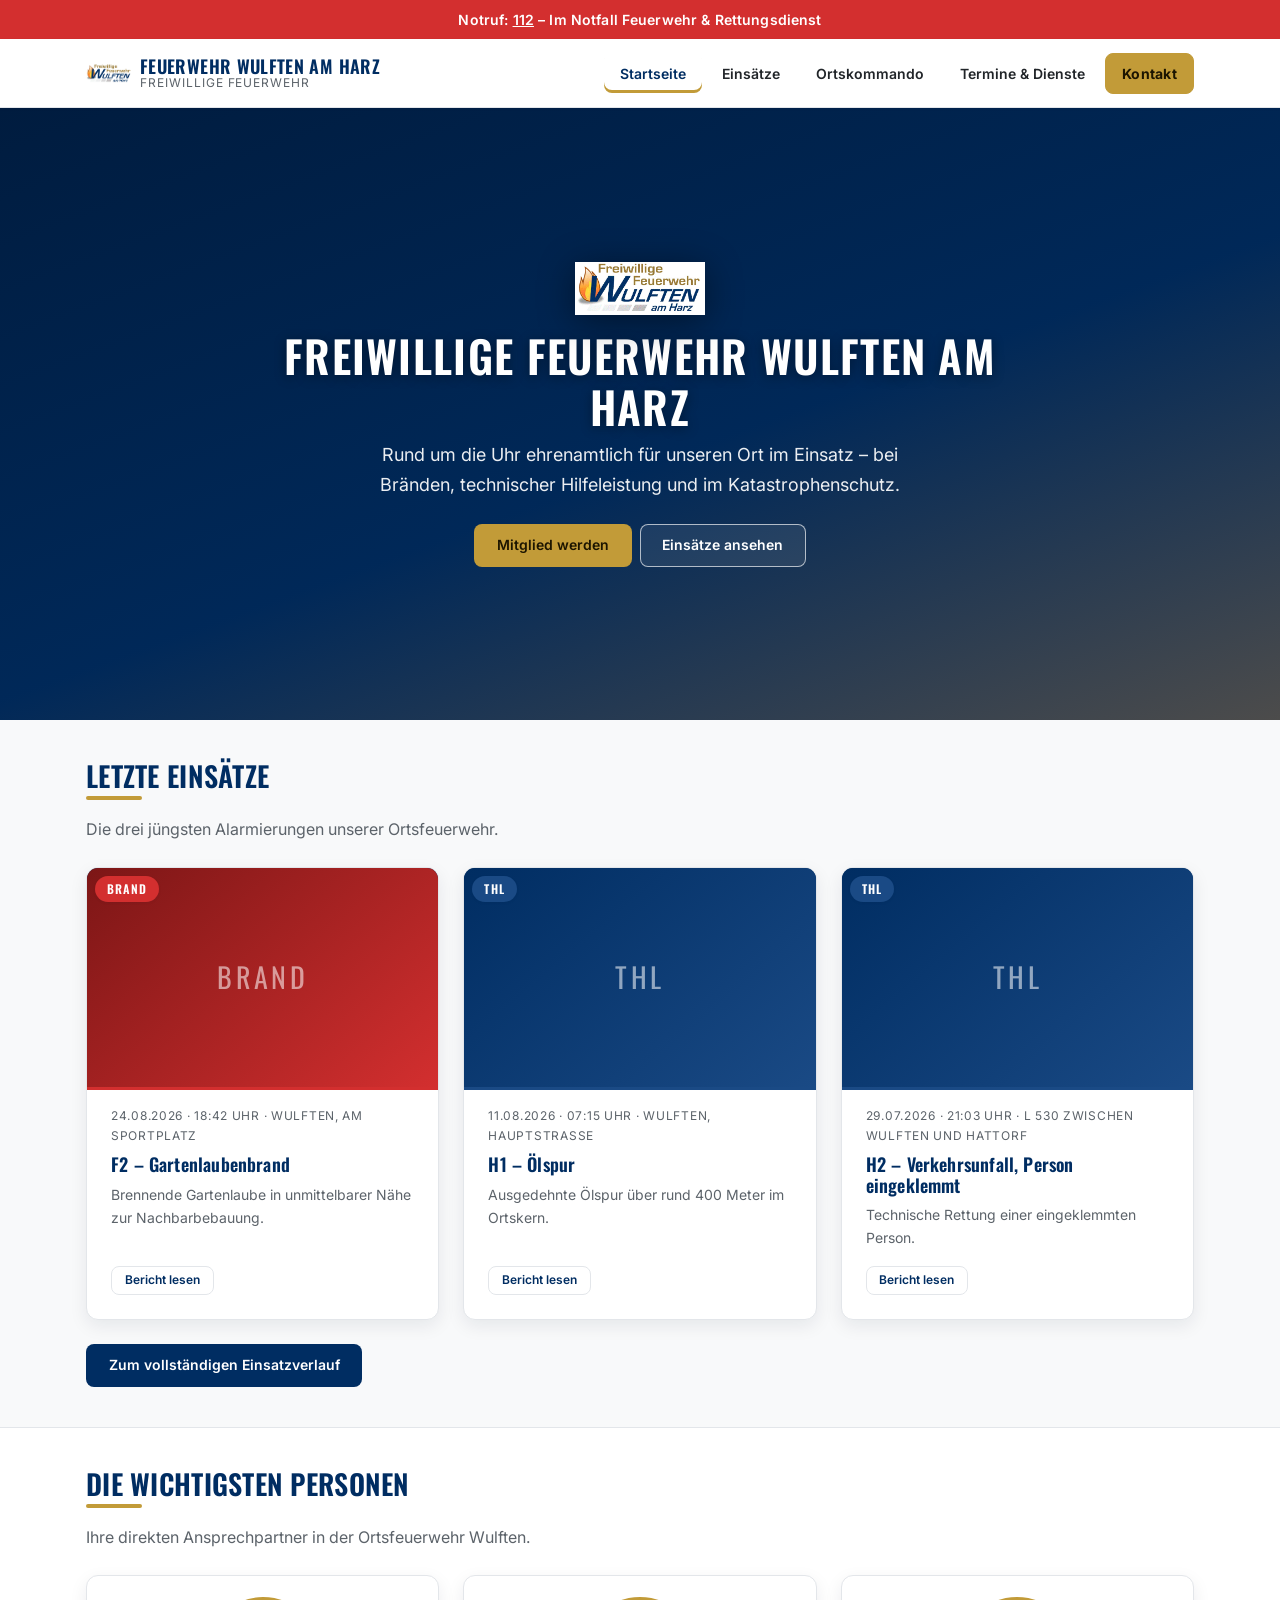
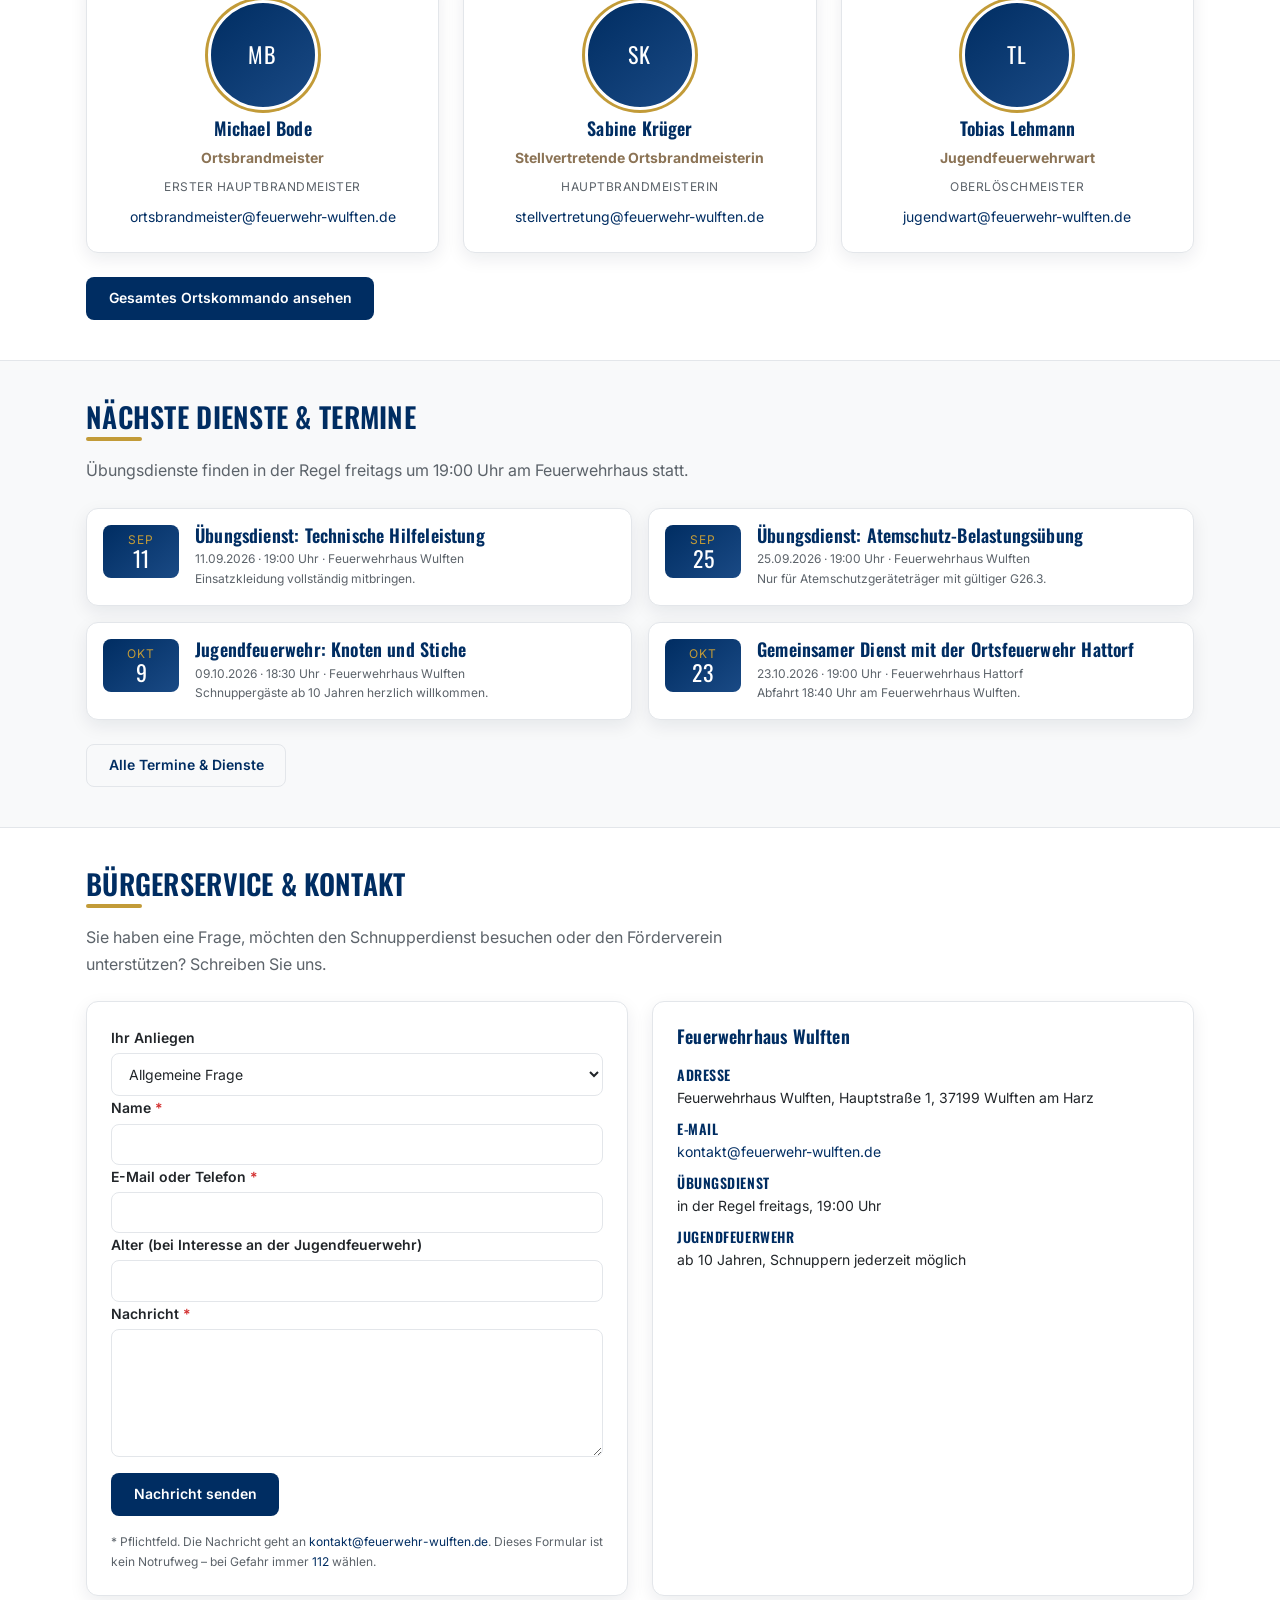
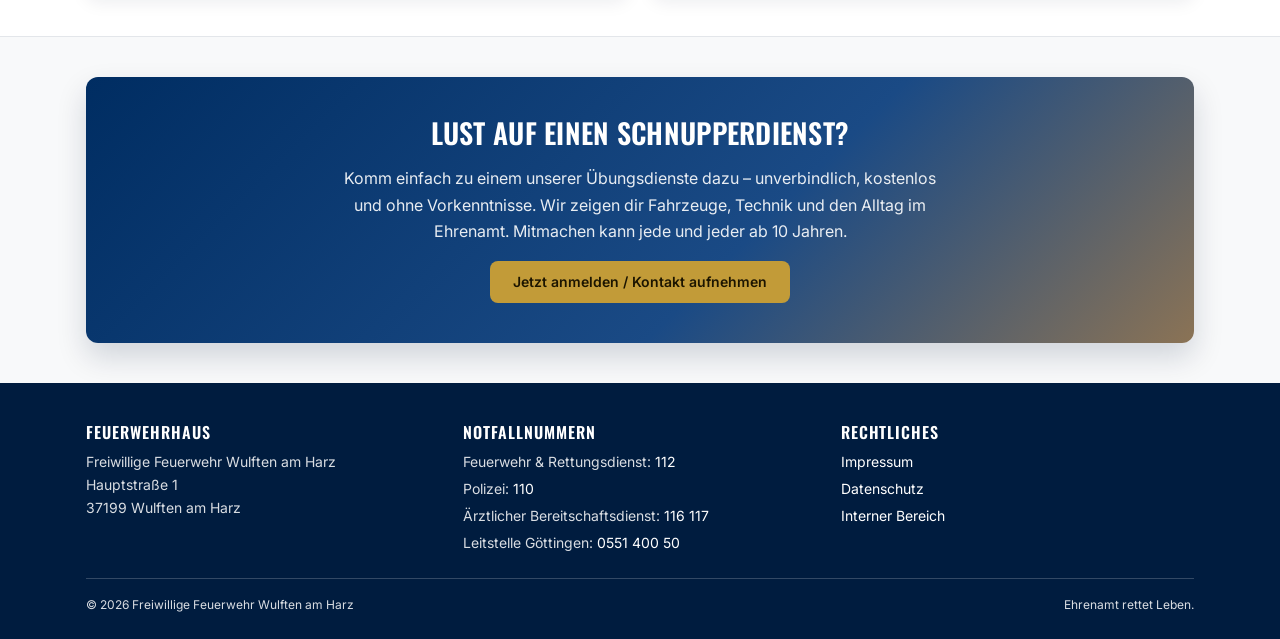
==== commit 3341b681: "Design-Update, Unterseiten und CMS-Erweiterungen - style.css: Webfonts (Oswald/Inter), Kachel-UI mit" ====
--- a/index.html
+++ b/index.html
@@ -4,21 +4,24 @@
   <meta charset="utf-8">
   <meta name="viewport" content="width=device-width, initial-scale=1">
   <title>Freiwillige Feuerwehr Wulften am Harz</title>
-  <meta name="description" content="Offizielle Seite der Freiwilligen Feuerwehr Wulften am Harz: aktuelle Einsätze, Ansprechpartner, Dienstplan und Kontakt zum Schnupperdienst.">
+  <meta name="description" content="Offizielle Seite der Freiwilligen Feuerwehr Wulften am Harz: aktuelle Einsätze, Ortskommando, Termine und Kontakt zum Schnupperdienst.">
   <link rel="icon" href="image_0.png">
+  <link rel="preconnect" href="https://fonts.googleapis.com">
+  <link rel="preconnect" href="https://fonts.gstatic.com" crossorigin>
+  <link href="https://fonts.googleapis.com/css2?family=Oswald:wght@400;500;600&family=Inter:wght@400;600;700&display=swap" rel="stylesheet">
   <link rel="stylesheet" href="style.css">
 </head>
 <body data-page="start">
 
-  <!-- A. Notruf-Banner -->
+  <!-- Notruf-Banner -->
   <div class="emergency-bar">
     Notruf: <a href="tel:112">112</a> – Im Notfall Feuerwehr &amp; Rettungsdienst
   </div>
 
-  <!-- B. Haupt-Header & Navigation -->
+  <!-- Header & Navigation -->
   <header class="site-header">
     <div class="container site-header__inner">
-      <a class="brand" href="#start">
+      <a class="brand" href="index.html">
         <img class="brand__logo" src="image_0.png" alt="Wappen der Feuerwehr Wulften am Harz">
         <span class="brand__text">
           <span class="brand__name">Feuerwehr Wulften am Harz</span>
@@ -32,38 +35,35 @@
 
       <nav class="site-nav" id="hauptnavigation" aria-label="Hauptnavigation">
         <ul>
-          <li><a href="#start">Startseite</a></li>
-          <li><a href="#einsaetze">Einsätze</a></li>
-          <li><a href="#fuehrung">Führung / Ansprechpartner</a></li>
-          <li><a href="#kontakt">Kontakt &amp; Schnupperdienst</a></li>
-          <li><a class="nav-admin" href="admin.html">Admin / CMS</a></li>
+          <li><a class="is-current" href="index.html">Startseite</a></li>
+          <li><a href="einsaetze.html">Einsätze</a></li>
+          <li><a href="kommando.html">Ortskommando</a></li>
+          <li><a href="termine.html">Termine &amp; Dienste</a></li>
+          <li><a class="nav-cta" href="#kontakt">Kontakt</a></li>
         </ul>
       </nav>
     </div>
   </header>
 
-  <main id="start">
-
-    <!-- Hero -->
+  <main>
+
+    <!-- Hero-Banner -->
     <section class="hero">
-      <div class="container hero__inner">
-        <img class="hero__image" src="image_0.png" alt="Wappen der Freiwilligen Feuerwehr Wulften am Harz">
-        <div>
-          <h1>Freiwillige Feuerwehr Wulften am Harz</h1>
-          <p>
-            Rund um die Uhr ehrenamtlich für unseren Ort im Einsatz – bei Bränden,
-            technischer Hilfeleistung und im Katastrophenschutz. Wir freuen uns über
-            jede Verstärkung.
-          </p>
-          <div class="hero__actions">
-            <a class="btn btn--accent" href="#kontakt">Mitglied werden</a>
-            <a class="btn btn--ghost-light" href="#einsaetze">Aktuelle Einsätze</a>
-          </div>
-        </div>
-      </div>
-    </section>
-
-    <!-- Letzte Einsätze -->
+      <div class="hero__inner">
+        <img class="hero__logo" src="image_0.png" alt="Wappen der Freiwilligen Feuerwehr Wulften am Harz">
+        <h1>Freiwillige Feuerwehr Wulften am Harz</h1>
+        <p class="hero__lead">
+          Rund um die Uhr ehrenamtlich für unseren Ort im Einsatz – bei Bränden,
+          technischer Hilfeleistung und im Katastrophenschutz.
+        </p>
+        <div class="hero__actions">
+          <a class="btn btn--accent" href="#schnupperdienst">Mitglied werden</a>
+          <a class="btn btn--ghost-light" href="einsaetze.html">Einsätze ansehen</a>
+        </div>
+      </div>
+    </section>
+
+    <!-- Letzte Einsätze als Kacheln -->
     <section class="section" id="einsaetze">
       <div class="container">
         <div class="section__head">
@@ -71,17 +71,15 @@
           <p>Die drei jüngsten Alarmierungen unserer Ortsfeuerwehr.</p>
         </div>
 
-        <div class="ops-list" id="einsaetze-kompakt"></div>
+        <div class="ops-grid" id="einsaetze-kompakt"></div>
 
         <div class="section__foot">
-          <button class="btn btn--primary" type="button" data-modal-open="modal-einsaetze">
-            Alle Einsätze anzeigen (<span id="einsatz-anzahl">0</span>)
-          </button>
-        </div>
-      </div>
-    </section>
-
-    <!-- Führung / Ansprechpartner -->
+          <a class="btn btn--primary" href="einsaetze.html">Zum vollständigen Einsatzverlauf</a>
+        </div>
+      </div>
+    </section>
+
+    <!-- Die wichtigsten Personen -->
     <section class="section section--alt" id="fuehrung">
       <div class="container">
         <div class="section__head">
@@ -92,29 +90,32 @@
         <div class="grid grid--3" id="fuehrung-kompakt"></div>
 
         <div class="section__foot">
-          <button class="btn btn--primary" type="button" data-modal-open="modal-kommando">
-            Komplettes Ortskommando ansehen
-          </button>
-        </div>
-      </div>
-    </section>
-
-    <!-- Dienstplan / Termine -->
+          <a class="btn btn--primary" href="kommando.html">Gesamtes Ortskommando ansehen</a>
+        </div>
+      </div>
+    </section>
+
+    <!-- Nächste Termine -->
     <section class="section" id="termine">
       <div class="container">
         <div class="section__head">
           <h2>Nächste Dienste &amp; Termine</h2>
           <p>Übungsdienste finden in der Regel freitags um 19:00 Uhr am Feuerwehrhaus statt.</p>
         </div>
-        <ul class="dates" id="termine-liste"></ul>
-      </div>
-    </section>
-
-    <!-- Bürgerservice & Kontakt -->
+
+        <ul class="dates dates--grid" id="termine-liste"></ul>
+
+        <div class="section__foot">
+          <a class="btn btn--outline" href="termine.html">Alle Termine &amp; Dienste</a>
+        </div>
+      </div>
+    </section>
+
+    <!-- Kontakt & Schnupperdienst-Formular -->
     <section class="section section--alt" id="kontakt">
       <div class="container">
         <div class="section__head">
-          <h2>Bürgerservice, Kontakt &amp; Schnupperdienst</h2>
+          <h2>Bürgerservice &amp; Kontakt</h2>
           <p>
             Sie haben eine Frage, möchten den Schnupperdienst besuchen oder den
             Förderverein unterstützen? Schreiben Sie uns.
@@ -122,44 +123,21 @@
         </div>
 
         <div class="grid grid--2">
-          <form class="form" id="kontakt-formular" novalidate>
-            <div class="field">
-              <label for="anliegen">Ihr Anliegen</label>
-              <select id="anliegen" name="anliegen">
-                <option>Allgemeine Frage</option>
-                <option>Schnupperdienst / Mitmachen</option>
-                <option>Förderverein</option>
-              </select>
-            </div>
-
-            <div class="form-row form-row--2">
-              <div class="field">
-                <label for="name">Name <span class="req">*</span></label>
-                <input type="text" id="name" name="name" autocomplete="name" required>
-              </div>
-              <div class="field">
-                <label for="kontakt-daten">E-Mail oder Telefon <span class="req">*</span></label>
-                <input type="text" id="kontakt-daten" name="kontakt" autocomplete="email" required>
-              </div>
-            </div>
-
-            <div class="field">
-              <label for="nachricht">Nachricht <span class="req">*</span></label>
-              <textarea id="nachricht" name="nachricht" required></textarea>
-            </div>
-
+          <form class="card form" id="kontakt-formular" novalidate>
+            <div id="kontakt-felder"></div>
             <p class="form-message" id="kontakt-hinweis" role="status" hidden></p>
-
             <div>
               <button class="btn btn--primary" type="submit">Nachricht senden</button>
             </div>
             <p class="form-note">
-              <span class="req">*</span> Pflichtfeld. Hinweis: Dieses Formular ist kein
-              Notrufweg. Bei Gefahr bitte immer die <a href="tel:112">112</a> wählen.
+              <span class="req">*</span> Pflichtfeld. Die Nachricht geht an
+              <a id="kontakt-mail-adresse" href="mailto:kontakt@feuerwehr-wulften.de">kontakt@feuerwehr-wulften.de</a>.
+              Dieses Formular ist kein Notrufweg – bei Gefahr immer
+              <a href="tel:112">112</a> wählen.
             </p>
           </form>
 
-          <div class="card">
+          <div class="card card--hover">
             <h3>Feuerwehrhaus Wulften</h3>
             <ul class="info-list">
               <li><strong>Adresse</strong> Feuerwehrhaus Wulften, Hauptstraße 1, 37199 Wulften am Harz</li>
@@ -168,6 +146,17 @@
               <li><strong>Jugendfeuerwehr</strong> ab 10 Jahren, Schnuppern jederzeit möglich</li>
             </ul>
           </div>
+        </div>
+      </div>
+    </section>
+
+    <!-- Schnupperdienst-Call-to-Action -->
+    <section class="section" id="schnupperdienst">
+      <div class="container">
+        <div class="cta-banner">
+          <h2 id="schnupper-titel">Lust auf einen Schnupperdienst?</h2>
+          <p id="schnupper-text"></p>
+          <a class="btn btn--accent" href="#kontakt" id="schnupper-button">Jetzt anmelden / Kontakt aufnehmen</a>
         </div>
       </div>
     </section>
@@ -199,7 +188,7 @@
           <ul>
             <li><a href="#impressum">Impressum</a></li>
             <li><a href="#datenschutz">Datenschutz</a></li>
-            <li><a href="admin.html">Admin / CMS</a></li>
+            <li><a href="admin.html">Interner Bereich</a></li>
           </ul>
         </div>
       </div>
@@ -210,32 +199,15 @@
     </div>
   </footer>
 
-  <!-- Modal: alle Einsätze -->
-  <div class="modal" id="modal-einsaetze" role="dialog" aria-modal="true" aria-labelledby="modal-einsaetze-titel" hidden>
+  <!-- Modal: Einsatzbericht -->
+  <div class="modal" id="modal-einsatz" role="dialog" aria-modal="true" aria-labelledby="einsatz-detail-titel" hidden>
     <button class="modal__backdrop" type="button" data-modal-close aria-label="Schließen"></button>
     <div class="modal__dialog">
       <div class="modal__head">
-        <h2 id="modal-einsaetze-titel">Alle Einsätze</h2>
+        <h2 id="einsatz-detail-titel">Einsatz</h2>
         <button class="modal__close" type="button" data-modal-close aria-label="Schließen">✕</button>
       </div>
-      <div class="filters">
-        <button class="filter-btn is-active" type="button" data-filter="alle">Alle</button>
-        <button class="filter-btn" type="button" data-filter="brand">Brand</button>
-        <button class="filter-btn" type="button" data-filter="thl">THL</button>
-      </div>
-      <div class="ops-list" id="einsaetze-komplett"></div>
-    </div>
-  </div>
-
-  <!-- Modal: komplettes Ortskommando -->
-  <div class="modal" id="modal-kommando" role="dialog" aria-modal="true" aria-labelledby="modal-kommando-titel" hidden>
-    <button class="modal__backdrop" type="button" data-modal-close aria-label="Schließen"></button>
-    <div class="modal__dialog">
-      <div class="modal__head">
-        <h2 id="modal-kommando-titel">Ortskommando</h2>
-        <button class="modal__close" type="button" data-modal-close aria-label="Schließen">✕</button>
-      </div>
-      <div class="grid grid--3" id="kommando-komplett"></div>
+      <div id="einsatz-detail-inhalt"></div>
     </div>
   </div>
 
--- a/style.css
+++ b/style.css
@@ -19,12 +19,13 @@
   --color-surface: #ffffff;
   --color-text: #212529;
   --color-text-muted: #5c636a;
-  --color-border: #dee2e6;
+  --color-border: #e3e6ea;
   --color-thl: #1a4a85;
   --color-success: #2e7d32;
 
   /* Typografie */
-  --font-base: -apple-system, BlinkMacSystemFont, "Segoe UI", Roboto,
+  --font-heading: "Oswald", "Montserrat", "Segoe UI", Impact, sans-serif;
+  --font-body: "Inter", -apple-system, BlinkMacSystemFont, "Segoe UI", Roboto,
     "Helvetica Neue", Arial, sans-serif;
   --fs-xs: 0.75rem;
   --fs-sm: 0.875rem;
@@ -33,10 +34,12 @@
   --fs-lg: 1.375rem;
   --fs-xl: 1.75rem;
   --fs-xxl: 2.25rem;
-  --lh-base: 1.6;
+  --fs-hero: 2.75rem;
+  --lh-base: 1.65;
   --fw-normal: 400;
   --fw-medium: 600;
   --fw-bold: 700;
+  --ls-heading: 0.01em;
 
   /* Abstände */
   --space-xs: 0.25rem;
@@ -47,13 +50,16 @@
   --space-xxl: 4rem;
 
   /* Layout */
-  --container-width: 1080px;
-  --radius: 4px;
-  --radius-lg: 8px;
+  --container-width: 1140px;
+  --radius: 8px;
+  --radius-lg: 12px;
+  --radius-pill: 999px;
   --border-width: 1px;
-  --shadow-sm: 0 1px 2px rgba(0, 0, 0, 0.06);
-  --shadow-md: 0 4px 16px rgba(0, 0, 0, 0.1);
-  --transition: 0.15s ease-in-out;
+  --shadow-sm: 0 1px 3px rgba(0, 24, 56, 0.07);
+  --shadow-card: 0 6px 18px rgba(0, 24, 56, 0.08);
+  --shadow-card-hover: 0 14px 30px rgba(0, 24, 56, 0.16);
+  --shadow-md: 0 18px 45px rgba(0, 0, 0, 0.22);
+  --transition: 0.2s ease;
 }
 
 /* ---------------------------------------------------------
@@ -67,12 +73,12 @@
 
 html {
   scroll-behavior: smooth;
-  scroll-padding-top: 5rem;
+  scroll-padding-top: 5.5rem;
 }
 
 body {
   margin: 0;
-  font-family: var(--font-base);
+  font-family: var(--font-body);
   font-size: var(--fs-base);
   line-height: var(--lh-base);
   color: var(--color-text);
@@ -97,11 +103,14 @@
 
 h1,
 h2,
-h3 {
+h3,
+h4 {
   margin: 0 0 var(--space-md);
-  line-height: 1.25;
+  font-family: var(--font-heading);
+  font-weight: var(--fw-medium);
+  line-height: 1.15;
+  letter-spacing: var(--ls-heading);
   color: var(--color-primary);
-  font-weight: var(--fw-bold);
 }
 
 h1 {
@@ -150,6 +159,7 @@
   color: #fff;
   font-size: var(--fs-sm);
   font-weight: var(--fw-medium);
+  letter-spacing: 0.01em;
   text-align: center;
   padding: var(--space-sm) var(--space-md);
 }
@@ -169,6 +179,7 @@
   z-index: 20;
   background-color: var(--color-surface);
   border-bottom: var(--border-width) solid var(--color-border);
+  box-shadow: var(--shadow-sm);
 }
 
 .site-header__inner {
@@ -176,7 +187,7 @@
   align-items: center;
   justify-content: space-between;
   gap: var(--space-md);
-  min-height: 4rem;
+  min-height: 4.25rem;
   flex-wrap: wrap;
 }
 
@@ -185,7 +196,6 @@
   align-items: center;
   gap: var(--space-sm);
   color: var(--color-primary);
-  text-decoration: none;
 }
 
 .brand:hover {
@@ -193,26 +203,29 @@
 }
 
 .brand__logo {
-  width: 42px;
-  height: 42px;
+  width: 46px;
+  height: 46px;
   object-fit: contain;
 }
 
 .brand__text {
   display: flex;
   flex-direction: column;
-  line-height: 1.15;
+  line-height: 1.1;
 }
 
 .brand__name {
-  font-weight: var(--fw-bold);
-  font-size: var(--fs-base);
+  font-family: var(--font-heading);
+  font-weight: var(--fw-medium);
+  font-size: var(--fs-md);
+  text-transform: uppercase;
+  letter-spacing: 0.02em;
 }
 
 .brand__sub {
   font-size: var(--fs-xs);
   color: var(--color-text-muted);
-  letter-spacing: 0.04em;
+  letter-spacing: 0.08em;
   text-transform: uppercase;
 }
 
@@ -226,7 +239,7 @@
   color: var(--color-primary);
   font: inherit;
   font-size: var(--fs-sm);
-  padding: var(--space-xs) var(--space-sm);
+  padding: 0.4rem 0.7rem;
   cursor: pointer;
 }
 
@@ -251,23 +264,44 @@
 
 .site-nav a {
   display: block;
-  padding: var(--space-sm);
+  padding: var(--space-sm) var(--space-md);
   font-size: var(--fs-sm);
   font-weight: var(--fw-medium);
   color: var(--color-text);
   border-radius: var(--radius);
+  transition: background-color var(--transition), color var(--transition);
 }
 
 .site-nav a:hover {
   background-color: var(--color-bg);
+  color: var(--color-primary);
   text-decoration: none;
 }
 
-.site-nav a.nav-admin {
-  color: var(--color-accent-dark);
-}
-
-@media (min-width: 800px) {
+.site-nav a.is-current {
+  color: var(--color-primary);
+  box-shadow: inset 0 -3px 0 var(--color-accent);
+}
+
+/* Kontakt als Call-to-Action im Header */
+.site-nav a.nav-cta,
+.site-nav a.nav-cta.is-current {
+  background-color: var(--color-accent);
+  color: #1c1500;
+  border: var(--border-width) solid var(--color-accent);
+  box-shadow: none;
+  text-align: center;
+  font-weight: var(--fw-bold);
+  letter-spacing: 0.02em;
+}
+
+.site-nav a.nav-cta:hover {
+  background-color: var(--color-primary);
+  border-color: var(--color-primary);
+  color: #fff;
+}
+
+@media (min-width: 900px) {
   .nav-toggle {
     display: none;
   }
@@ -284,82 +318,134 @@
 }
 
 /* ---------------------------------------------------------
-   5. Sektionen
+   5. Sektionen & Seitenkopf
    --------------------------------------------------------- */
 .section {
   padding: var(--space-xl) 0;
-  border-top: var(--border-width) solid var(--color-border);
-}
-
-.section:first-of-type {
-  border-top: 0;
 }
 
 .section--alt {
   background-color: var(--color-surface);
+  border-top: var(--border-width) solid var(--color-border);
+  border-bottom: var(--border-width) solid var(--color-border);
 }
 
 .section__head {
   margin-bottom: var(--space-lg);
 }
 
+.section__head h2 {
+  position: relative;
+  padding-bottom: var(--space-sm);
+  text-transform: uppercase;
+}
+
+.section__head h2::after {
+  content: "";
+  position: absolute;
+  left: 0;
+  bottom: 0;
+  width: 56px;
+  height: 4px;
+  border-radius: var(--radius-pill);
+  background-color: var(--color-accent);
+}
+
 .section__head p {
   color: var(--color-text-muted);
-  margin: 0;
-  max-width: 62ch;
+  margin: var(--space-sm) 0 0;
+  max-width: 65ch;
 }
 
 .section__foot {
   margin-top: var(--space-lg);
-}
-
-/* ---------------------------------------------------------
-   6. Hero
-   --------------------------------------------------------- */
-.hero {
-  background-color: var(--color-primary);
-  color: #fff;
-  padding: var(--space-xl) 0;
-}
-
-.hero__inner {
-  display: grid;
-  gap: var(--space-lg);
-  align-items: center;
-}
-
-.hero h1 {
-  color: #fff;
-  font-size: var(--fs-xl);
-}
-
-.hero p {
-  color: rgba(255, 255, 255, 0.88);
-  max-width: 55ch;
-}
-
-.hero__image {
-  width: 140px;
-  height: auto;
-  margin: 0 auto;
-}
-
-.hero__actions {
   display: flex;
   flex-wrap: wrap;
   gap: var(--space-sm);
 }
 
+.page-head {
+  background-color: var(--color-primary);
+  color: #fff;
+  padding: var(--space-xl) 0;
+}
+
+.page-head h1 {
+  color: #fff;
+  text-transform: uppercase;
+  margin-bottom: var(--space-sm);
+}
+
+.page-head p {
+  color: rgba(255, 255, 255, 0.85);
+  max-width: 65ch;
+  margin: 0;
+}
+
+/* ---------------------------------------------------------
+   6. Hero-Banner (Startseite)
+   --------------------------------------------------------- */
+.hero {
+  position: relative;
+  min-height: 68vh;
+  display: flex;
+  align-items: center;
+  justify-content: center;
+  text-align: center;
+  padding: var(--space-xxl) var(--space-md);
+  background-color: var(--color-primary-dark);
+  background-image: linear-gradient(
+      160deg,
+      rgba(0, 28, 63, 0.82),
+      rgba(0, 45, 98, 0.72) 55%,
+      rgba(139, 115, 85, 0.55)
+    ),
+    url("hero.jpg");
+  background-size: cover;
+  background-position: center;
+  color: #fff;
+}
+
+.hero__inner {
+  position: relative;
+  max-width: 760px;
+}
+
+.hero__logo {
+  width: 110px;
+  margin: 0 auto var(--space-md);
+  filter: drop-shadow(0 6px 18px rgba(0, 0, 0, 0.45));
+}
+
+.hero h1 {
+  color: #fff;
+  font-size: var(--fs-xl);
+  text-transform: uppercase;
+  letter-spacing: 0.03em;
+  text-shadow: 0 2px 12px rgba(0, 0, 0, 0.4);
+  margin-bottom: var(--space-sm);
+}
+
+.hero__lead {
+  color: rgba(255, 255, 255, 0.92);
+  font-size: var(--fs-md);
+  margin: 0 auto var(--space-lg);
+  max-width: 52ch;
+}
+
+.hero__actions {
+  display: flex;
+  flex-wrap: wrap;
+  gap: var(--space-sm);
+  justify-content: center;
+}
+
 @media (min-width: 800px) {
-  .hero__inner {
-    grid-template-columns: 160px 1fr;
-    gap: var(--space-xl);
-  }
   .hero h1 {
-    font-size: var(--fs-xxl);
-  }
-  .hero__image {
-    width: 160px;
+    font-size: var(--fs-hero);
+  }
+  .hero__logo {
+    width: 130px;
   }
 }
 
@@ -368,21 +454,23 @@
    --------------------------------------------------------- */
 .btn {
   display: inline-block;
-  font: inherit;
+  font-family: var(--font-body);
   font-size: var(--fs-sm);
   font-weight: var(--fw-medium);
   line-height: 1.2;
-  padding: 0.7rem 1.15rem;
+  padding: 0.75rem 1.35rem;
   border: var(--border-width) solid transparent;
   border-radius: var(--radius);
   cursor: pointer;
   text-align: center;
   transition: background-color var(--transition), color var(--transition),
-    border-color var(--transition);
+    border-color var(--transition), transform var(--transition),
+    box-shadow var(--transition);
 }
 
 .btn:hover {
   text-decoration: none;
+  transform: translateY(-2px);
 }
 
 .btn--primary {
@@ -425,22 +513,22 @@
   color: var(--color-primary);
 }
 .btn--light:hover {
-  background-color: rgba(255, 255, 255, 0.85);
+  background-color: rgba(255, 255, 255, 0.86);
 }
 
 .btn--ghost-light {
-  background-color: transparent;
-  border-color: rgba(255, 255, 255, 0.6);
+  background-color: rgba(255, 255, 255, 0.08);
+  border-color: rgba(255, 255, 255, 0.65);
   color: #fff;
 }
 .btn--ghost-light:hover {
   border-color: #fff;
-  background-color: rgba(255, 255, 255, 0.12);
+  background-color: rgba(255, 255, 255, 0.2);
 }
 
 .btn--sm {
   font-size: var(--fs-xs);
-  padding: 0.4rem 0.7rem;
+  padding: 0.4rem 0.8rem;
 }
 
 .btn--block {
@@ -459,84 +547,176 @@
 }
 
 /* ---------------------------------------------------------
-   8. Karten & Listen
+   8. Kachel-Grundlage (Card-UI)
    --------------------------------------------------------- */
 .card {
   background-color: var(--color-surface);
   border: var(--border-width) solid var(--color-border);
   border-radius: var(--radius-lg);
-  padding: var(--space-md);
-  box-shadow: var(--shadow-sm);
+  padding: var(--space-lg);
+  box-shadow: var(--shadow-card);
+  transition: transform var(--transition), box-shadow var(--transition);
+}
+
+.card--hover:hover {
+  transform: translateY(-4px);
+  box-shadow: var(--shadow-card-hover);
 }
 
 .grid {
   display: grid;
-  gap: var(--space-md);
-}
-
-@media (min-width: 640px) {
+  gap: var(--space-lg);
+}
+
+@media (min-width: 700px) {
+  .grid--2 {
+    grid-template-columns: repeat(2, 1fr);
+  }
   .grid--3 {
     grid-template-columns: repeat(3, 1fr);
   }
-  .grid--2 {
+}
+
+@media (min-width: 700px) and (max-width: 1023px) {
+  .grid--4 {
     grid-template-columns: repeat(2, 1fr);
   }
 }
 
-/* Einsätze */
-.ops-list {
-  display: grid;
-  gap: var(--space-md);
-}
-
-.op {
-  display: grid;
-  gap: var(--space-xs);
+@media (min-width: 1024px) {
+  .grid--4 {
+    grid-template-columns: repeat(4, 1fr);
+  }
+}
+
+/* ---------------------------------------------------------
+   9. Einsatz-Kacheln
+   --------------------------------------------------------- */
+.ops-grid {
+  display: grid;
+  gap: var(--space-lg);
+}
+
+@media (min-width: 700px) {
+  .ops-grid {
+    grid-template-columns: repeat(2, 1fr);
+  }
+}
+
+@media (min-width: 1000px) {
+  .ops-grid {
+    grid-template-columns: repeat(3, 1fr);
+  }
+}
+
+.op-card {
+  display: flex;
+  flex-direction: column;
   background-color: var(--color-surface);
   border: var(--border-width) solid var(--color-border);
-  border-left: 4px solid var(--color-accent);
-  border-radius: var(--radius);
-  padding: var(--space-md);
-}
-
-.op--brand {
-  border-left-color: var(--color-alert);
-}
-.op--thl {
-  border-left-color: var(--color-thl);
-}
-
-.op__meta {
-  display: flex;
-  flex-wrap: wrap;
+  border-radius: var(--radius-lg);
+  overflow: hidden;
+  box-shadow: var(--shadow-card);
+  transition: transform var(--transition), box-shadow var(--transition);
+}
+
+.op-card:hover {
+  transform: translateY(-4px);
+  box-shadow: var(--shadow-card-hover);
+}
+
+.op-card__media {
+  position: relative;
+  aspect-ratio: 16 / 10;
+  background-color: var(--color-primary);
+  background-image: linear-gradient(
+    140deg,
+    var(--color-primary) 0%,
+    var(--color-primary-light) 100%
+  );
+  display: flex;
   align-items: center;
+  justify-content: center;
+  overflow: hidden;
+}
+
+.op-card--brand .op-card__media {
+  background-image: linear-gradient(140deg, #7c1616 0%, var(--color-alert) 100%);
+}
+
+.op-card__media img {
+  width: 100%;
+  height: 100%;
+  object-fit: cover;
+}
+
+.op-card__media-fallback {
+  font-family: var(--font-heading);
+  font-size: var(--fs-xl);
+  letter-spacing: 0.12em;
+  text-transform: uppercase;
+  color: rgba(255, 255, 255, 0.55);
+}
+
+.op-card__badge {
+  position: absolute;
+  top: var(--space-sm);
+  left: var(--space-sm);
+}
+
+.op-card__body {
+  display: flex;
+  flex-direction: column;
+  flex: 1;
   gap: var(--space-sm);
+  padding: var(--space-md) var(--space-lg) var(--space-lg);
+  border-top: 3px solid var(--color-accent);
+}
+
+.op-card--brand .op-card__body {
+  border-top-color: var(--color-alert);
+}
+
+.op-card--thl .op-card__body {
+  border-top-color: var(--color-thl);
+}
+
+.op-card__meta {
   font-size: var(--fs-xs);
+  letter-spacing: 0.06em;
+  text-transform: uppercase;
   color: var(--color-text-muted);
-}
-
-.op__title {
+  margin: 0;
+}
+
+.op-card__title {
   margin: 0;
   font-size: var(--fs-md);
-  color: var(--color-primary);
-}
-
-.op__text {
+}
+
+.op-card__text {
   margin: 0;
   font-size: var(--fs-sm);
   color: var(--color-text-muted);
+}
+
+.op-card__foot {
+  margin-top: auto;
+  padding-top: var(--space-sm);
 }
 
 .badge {
   display: inline-block;
+  font-family: var(--font-heading);
   font-size: var(--fs-xs);
-  font-weight: var(--fw-bold);
-  letter-spacing: 0.04em;
+  font-weight: var(--fw-medium);
+  letter-spacing: 0.1em;
   text-transform: uppercase;
   color: #fff;
   background-color: var(--color-accent-dark);
-  border-radius: 999px;
-  padding: 0.15rem 0.6rem;
+  border-radius: var(--radius-pill);
+  padding: 0.2rem 0.75rem;
+  box-shadow: var(--shadow-sm);
 }
 
 .badge--brand {
@@ -546,48 +726,74 @@
   background-color: var(--color-thl);
 }
 
-/* Personen */
+/* Chronologischer Einsatzverlauf */
+.timeline-year {
+  font-family: var(--font-heading);
+  font-size: var(--fs-lg);
+  text-transform: uppercase;
+  color: var(--color-primary);
+  margin: var(--space-xl) 0 var(--space-md);
+  padding-bottom: var(--space-xs);
+  border-bottom: 2px solid var(--color-accent);
+}
+
+.timeline-year:first-child {
+  margin-top: 0;
+}
+
+/* ---------------------------------------------------------
+   10. Personen-Kacheln
+   --------------------------------------------------------- */
 .person {
   display: grid;
   gap: var(--space-sm);
   justify-items: center;
   text-align: center;
+  padding: var(--space-lg) var(--space-md);
 }
 
 .person__photo {
-  width: 96px;
-  height: 96px;
+  width: 110px;
+  height: 110px;
   border-radius: 50%;
   object-fit: cover;
   background-color: var(--color-bg);
-  border: 2px solid var(--color-border);
+  border: 3px solid var(--color-surface);
+  box-shadow: 0 0 0 3px var(--color-accent);
 }
 
 .person__photo--placeholder {
   display: flex;
   align-items: center;
   justify-content: center;
+  font-family: var(--font-heading);
   font-size: var(--fs-lg);
+  letter-spacing: 0.05em;
+  color: #fff;
+  background-image: linear-gradient(
+    140deg,
+    var(--color-primary) 0%,
+    var(--color-primary-light) 100%
+  );
+}
+
+.person__name {
+  margin: 0;
+  font-size: var(--fs-md);
+}
+
+.person__role {
+  margin: 0;
+  font-size: var(--fs-sm);
   font-weight: var(--fw-bold);
-  color: var(--color-primary);
-  background-color: var(--color-bg);
-}
-
-.person__name {
-  margin: 0;
-  font-size: var(--fs-base);
-}
-
-.person__role {
-  margin: 0;
-  font-size: var(--fs-sm);
-  font-weight: var(--fw-medium);
   color: var(--color-accent-dark);
 }
 
 .person__rank {
   margin: 0;
   font-size: var(--fs-xs);
+  letter-spacing: 0.04em;
+  text-transform: uppercase;
   color: var(--color-text-muted);
 }
 
@@ -596,45 +802,70 @@
   word-break: break-word;
 }
 
-/* Termine */
+/* ---------------------------------------------------------
+   11. Termin-Kacheln
+   --------------------------------------------------------- */
 .dates {
   list-style: none;
   margin: 0;
   padding: 0;
   display: grid;
-  gap: var(--space-sm);
+  gap: var(--space-md);
+}
+
+@media (min-width: 800px) {
+  .dates--grid {
+    grid-template-columns: repeat(2, 1fr);
+  }
 }
 
 .date-item {
   display: grid;
-  grid-template-columns: 4.5rem 1fr;
+  grid-template-columns: 4.75rem 1fr;
   gap: var(--space-md);
   align-items: start;
   background-color: var(--color-surface);
   border: var(--border-width) solid var(--color-border);
-  border-radius: var(--radius);
-  padding: var(--space-sm) var(--space-md);
+  border-radius: var(--radius-lg);
+  padding: var(--space-md);
+  box-shadow: var(--shadow-card);
+  transition: transform var(--transition), box-shadow var(--transition);
+}
+
+.date-item:hover {
+  transform: translateY(-4px);
+  box-shadow: var(--shadow-card-hover);
 }
 
 .date-item__day {
   text-align: center;
-  color: var(--color-primary);
-  font-weight: var(--fw-bold);
+  font-family: var(--font-heading);
+  font-size: var(--fs-lg);
+  color: #fff;
+  background-image: linear-gradient(
+    140deg,
+    var(--color-primary) 0%,
+    var(--color-primary-light) 100%
+  );
+  border-radius: var(--radius);
+  padding: var(--space-sm) var(--space-xs);
   line-height: 1.1;
 }
 
 .date-item__day span {
   display: block;
+  font-family: var(--font-body);
   font-size: var(--fs-xs);
-  font-weight: var(--fw-normal);
-  text-transform: uppercase;
-  color: var(--color-text-muted);
+  text-transform: uppercase;
+  letter-spacing: 0.08em;
+  color: var(--color-accent);
 }
 
 .date-item__title {
-  margin: 0;
-  font-size: var(--fs-base);
-  font-weight: var(--fw-medium);
+  margin: 0 0 var(--space-xs);
+  font-family: var(--font-heading);
+  font-size: var(--fs-md);
+  color: var(--color-primary);
 }
 
 .date-item__info {
@@ -644,12 +875,43 @@
 }
 
 /* ---------------------------------------------------------
-   9. Formulare
+   12. Schnupperdienst-Banner
+   --------------------------------------------------------- */
+.cta-banner {
+  background-image: linear-gradient(
+    135deg,
+    var(--color-primary) 0%,
+    var(--color-primary-light) 60%,
+    var(--color-accent-dark) 100%
+  );
+  color: #fff;
+  border-radius: var(--radius-lg);
+  padding: var(--space-xl) var(--space-lg);
+  box-shadow: var(--shadow-card-hover);
+  display: grid;
+  gap: var(--space-md);
+  text-align: center;
+  justify-items: center;
+}
+
+.cta-banner h2 {
+  color: #fff;
+  text-transform: uppercase;
+  margin: 0;
+}
+
+.cta-banner p {
+  color: rgba(255, 255, 255, 0.9);
+  max-width: 62ch;
+  margin: 0;
+}
+
+/* ---------------------------------------------------------
+   13. Formulare
    --------------------------------------------------------- */
 .form {
   display: grid;
   gap: var(--space-md);
-  max-width: 640px;
 }
 
 .form-row {
@@ -680,14 +942,15 @@
 .field input,
 .field select,
 .field textarea {
-  font: inherit;
+  font-family: var(--font-body);
   font-size: var(--fs-sm);
   color: var(--color-text);
   background-color: var(--color-surface);
   border: var(--border-width) solid var(--color-border);
   border-radius: var(--radius);
-  padding: 0.6rem 0.7rem;
+  padding: 0.7rem 0.8rem;
   width: 100%;
+  transition: border-color var(--transition), box-shadow var(--transition);
 }
 
 .field textarea {
@@ -711,6 +974,7 @@
 .form-note {
   font-size: var(--fs-xs);
   color: var(--color-text-muted);
+  margin: 0;
 }
 
 .form-message {
@@ -718,6 +982,7 @@
   padding: var(--space-sm) var(--space-md);
   font-size: var(--fs-sm);
   border: var(--border-width) solid transparent;
+  margin: 0;
 }
 
 .form-message--ok {
@@ -737,7 +1002,54 @@
 }
 
 /* ---------------------------------------------------------
-   10. Modal
+   14. Filter
+   --------------------------------------------------------- */
+.filters {
+  display: flex;
+  flex-wrap: wrap;
+  gap: var(--space-xs);
+  margin-bottom: var(--space-lg);
+}
+
+.filter-btn {
+  font-family: var(--font-body);
+  font-size: var(--fs-xs);
+  font-weight: var(--fw-medium);
+  padding: 0.4rem 0.95rem;
+  border: var(--border-width) solid var(--color-border);
+  background-color: var(--color-surface);
+  border-radius: var(--radius-pill);
+  cursor: pointer;
+  color: var(--color-text);
+  transition: background-color var(--transition), color var(--transition),
+    border-color var(--transition);
+}
+
+.filter-btn:hover {
+  border-color: var(--color-primary);
+}
+
+.filter-btn.is-active {
+  background-color: var(--color-primary);
+  border-color: var(--color-primary);
+  color: #fff;
+}
+
+.filter-group {
+  display: grid;
+  gap: var(--space-xs);
+  margin-bottom: var(--space-md);
+}
+
+.filter-group__label {
+  font-size: var(--fs-xs);
+  text-transform: uppercase;
+  letter-spacing: 0.08em;
+  color: var(--color-text-muted);
+}
+
+/* ---------------------------------------------------------
+   15. Modal
    --------------------------------------------------------- */
 .modal[hidden] {
   display: none;
@@ -750,13 +1062,12 @@
   display: flex;
   align-items: flex-end;
   justify-content: center;
-  padding: 0;
 }
 
 .modal__backdrop {
   position: absolute;
   inset: 0;
-  background-color: rgba(0, 0, 0, 0.55);
+  background-color: rgba(0, 12, 28, 0.6);
   border: 0;
   padding: 0;
   cursor: pointer;
@@ -766,7 +1077,7 @@
   position: relative;
   background-color: var(--color-surface);
   width: 100%;
-  max-width: 760px;
+  max-width: 720px;
   max-height: 90vh;
   overflow-y: auto;
   border-radius: var(--radius-lg) var(--radius-lg) 0 0;
@@ -781,7 +1092,7 @@
   }
   .modal__dialog {
     border-radius: var(--radius-lg);
-    padding: var(--space-lg);
+    padding: var(--space-xl);
   }
 }
 
@@ -808,33 +1119,8 @@
   color: var(--color-text);
 }
 
-.filters {
-  display: flex;
-  flex-wrap: wrap;
-  gap: var(--space-xs);
-  margin-bottom: var(--space-md);
-}
-
-.filter-btn {
-  font: inherit;
-  font-size: var(--fs-xs);
-  font-weight: var(--fw-medium);
-  padding: 0.35rem 0.8rem;
-  border: var(--border-width) solid var(--color-border);
-  background-color: var(--color-surface);
-  border-radius: 999px;
-  cursor: pointer;
-  color: var(--color-text);
-}
-
-.filter-btn.is-active {
-  background-color: var(--color-primary);
-  border-color: var(--color-primary);
-  color: #fff;
-}
-
-/* ---------------------------------------------------------
-   11. Kontaktinfos / Footer
+/* ---------------------------------------------------------
+   16. Kontaktinfos / Footer
    --------------------------------------------------------- */
 .info-list {
   list-style: none;
@@ -847,6 +1133,10 @@
 
 .info-list strong {
   display: block;
+  font-family: var(--font-heading);
+  font-weight: var(--fw-medium);
+  letter-spacing: 0.04em;
+  text-transform: uppercase;
   color: var(--color-primary);
 }
 
@@ -860,6 +1150,8 @@
 .site-footer h3 {
   color: #fff;
   font-size: var(--fs-base);
+  text-transform: uppercase;
+  letter-spacing: 0.06em;
   margin-bottom: var(--space-sm);
 }
 
@@ -872,7 +1164,7 @@
   gap: var(--space-lg);
 }
 
-@media (min-width: 640px) {
+@media (min-width: 700px) {
   .site-footer__grid {
     grid-template-columns: repeat(3, 1fr);
   }
@@ -898,7 +1190,7 @@
 }
 
 /* ---------------------------------------------------------
-   12. Admin / CMS
+   17. Admin / CMS
    --------------------------------------------------------- */
 .admin-body {
   background-color: var(--color-bg);
@@ -921,6 +1213,7 @@
 .admin-header h1 {
   color: #fff;
   font-size: var(--fs-md);
+  text-transform: uppercase;
   margin: 0;
 }
 
@@ -931,7 +1224,7 @@
 }
 
 .login-wrap {
-  max-width: 420px;
+  max-width: 440px;
   margin: var(--space-xxl) auto;
 }
 
@@ -939,12 +1232,12 @@
   display: flex;
   flex-wrap: wrap;
   gap: var(--space-xs);
-  margin: var(--space-lg) 0 var(--space-md);
+  margin: var(--space-lg) 0 var(--space-lg);
   border-bottom: var(--border-width) solid var(--color-border);
 }
 
 .tab-btn {
-  font: inherit;
+  font-family: var(--font-body);
   font-size: var(--fs-sm);
   font-weight: var(--fw-medium);
   background: none;
@@ -970,9 +1263,9 @@
   align-items: start;
 }
 
-@media (min-width: 900px) {
+@media (min-width: 960px) {
   .admin-grid {
-    grid-template-columns: minmax(0, 380px) minmax(0, 1fr);
+    grid-template-columns: minmax(0, 400px) minmax(0, 1fr);
   }
 }
 
@@ -991,6 +1284,7 @@
   border: var(--border-width) solid var(--color-border);
   border-radius: var(--radius);
   padding: var(--space-sm) var(--space-md);
+  box-shadow: var(--shadow-sm);
 }
 
 .admin-item__main {
@@ -1011,6 +1305,7 @@
 
 .admin-item__actions {
   display: flex;
+  flex-wrap: wrap;
   gap: var(--space-xs);
 }
 
@@ -1023,6 +1318,22 @@
 
 .checkbox-field input {
   width: auto;
+}
+
+.field-row {
+  display: grid;
+  gap: var(--space-sm);
+  align-items: end;
+  background-color: var(--color-bg);
+  border: var(--border-width) solid var(--color-border);
+  border-radius: var(--radius);
+  padding: var(--space-md);
+}
+
+@media (min-width: 700px) {
+  .field-row {
+    grid-template-columns: 1fr 9rem 8rem auto;
+  }
 }
 
 .empty {
@@ -1057,7 +1368,7 @@
 }
 
 /* ---------------------------------------------------------
-   13. Utilities
+   18. Utilities
    --------------------------------------------------------- */
 .text-muted {
   color: var(--color-text-muted);
@@ -1074,6 +1385,21 @@
 .stack-sm {
   display: grid;
   gap: var(--space-sm);
+}
+
+@media (prefers-reduced-motion: reduce) {
+  *,
+  *::before,
+  *::after {
+    transition: none !important;
+    scroll-behavior: auto !important;
+  }
+  .card--hover:hover,
+  .op-card:hover,
+  .date-item:hover,
+  .btn:hover {
+    transform: none;
+  }
 }
 
 @media print {
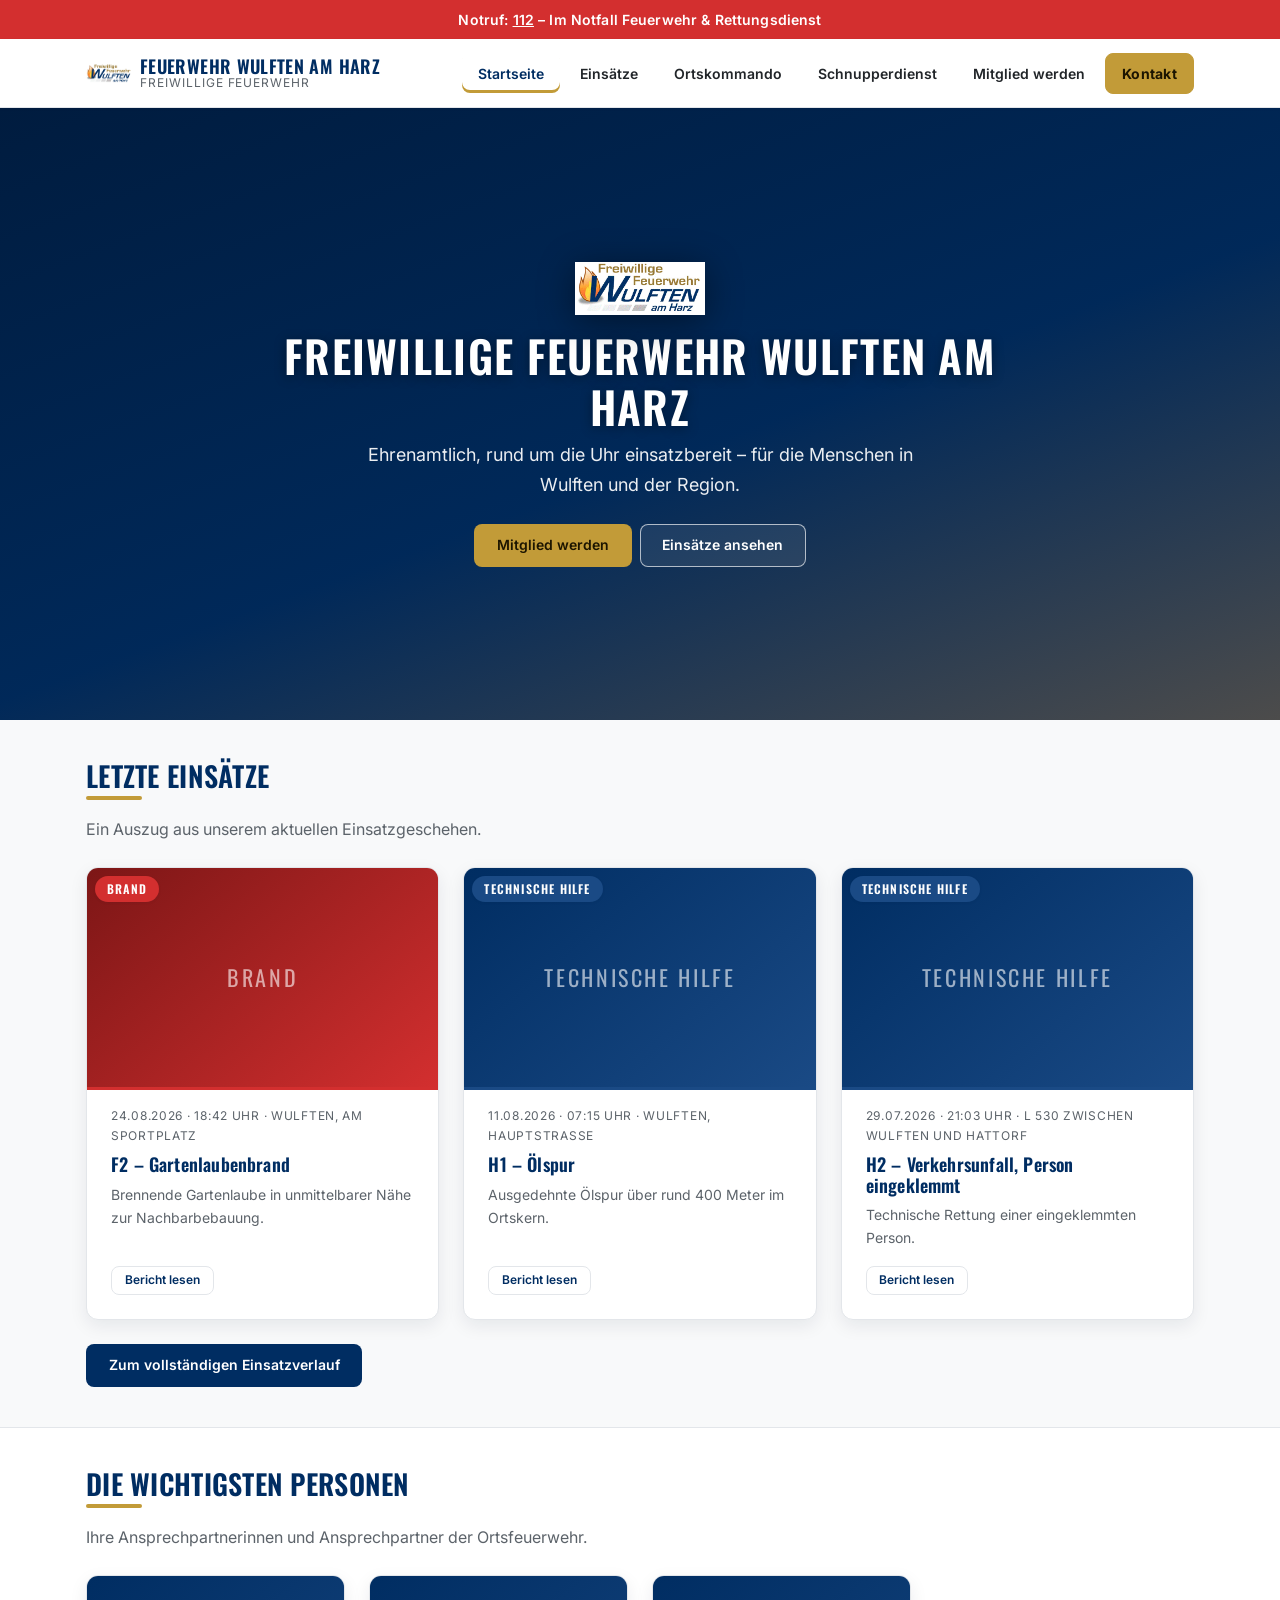
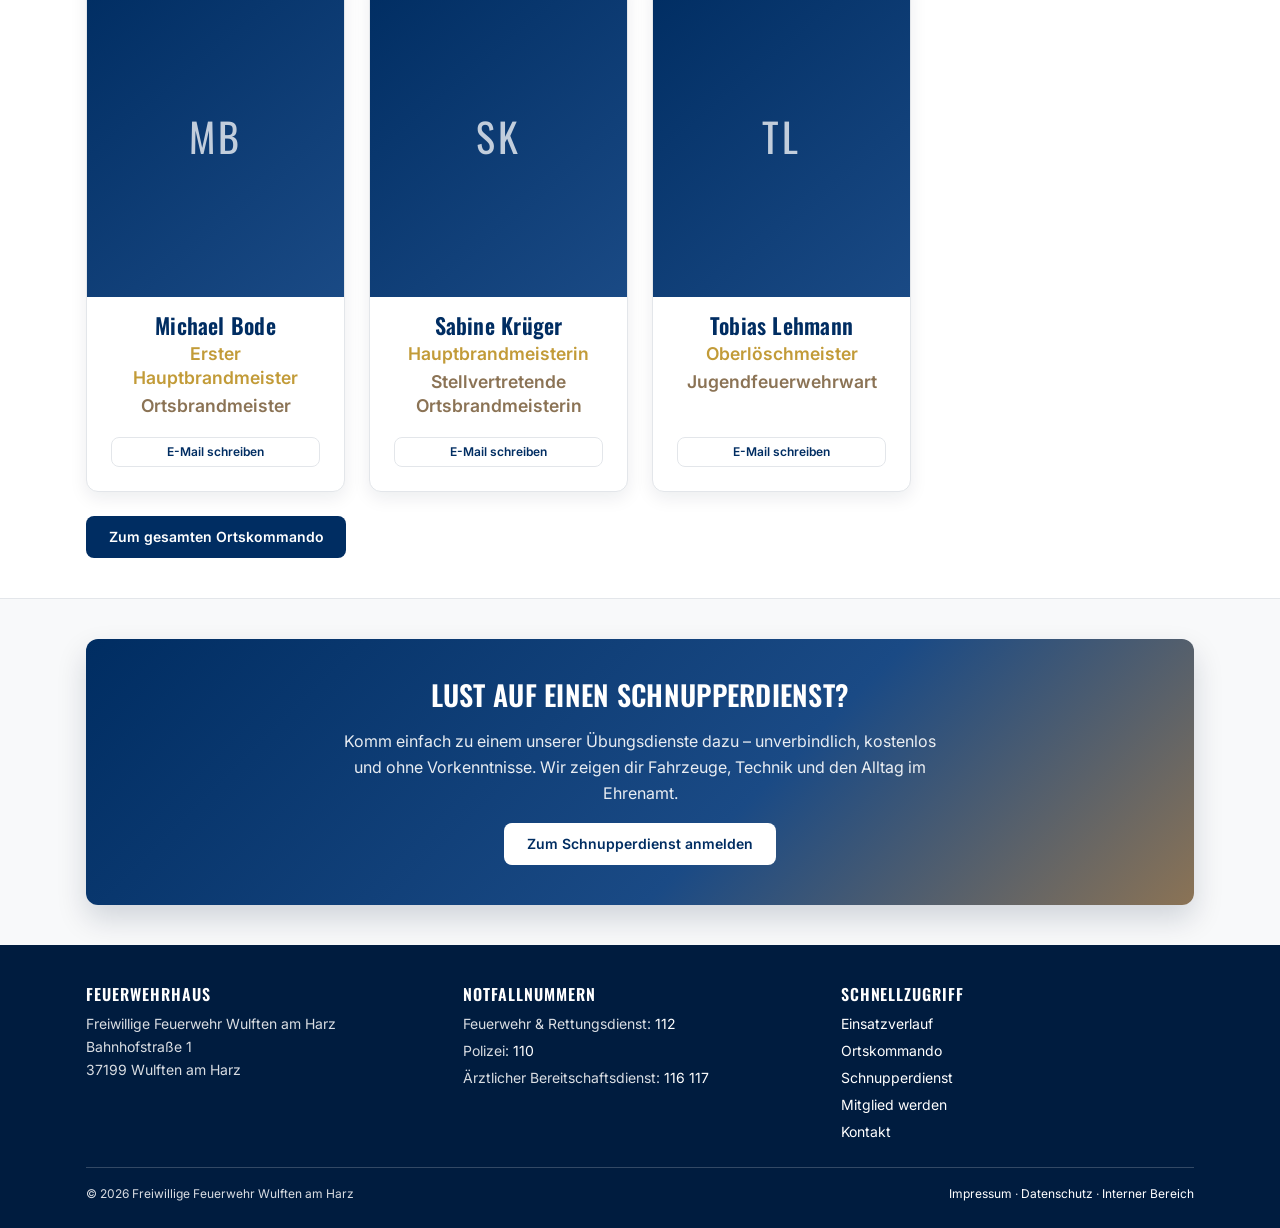
==== commit 3674c281: "Navigation, getrennte Formularseiten, Kommando-Hierarchie und Bild-Upload im CMS - Termine/Dienstpla" ====
--- a/index.html
+++ b/index.html
@@ -4,11 +4,11 @@
   <meta charset="utf-8">
   <meta name="viewport" content="width=device-width, initial-scale=1">
   <title>Freiwillige Feuerwehr Wulften am Harz</title>
-  <meta name="description" content="Offizielle Seite der Freiwilligen Feuerwehr Wulften am Harz: aktuelle Einsätze, Ortskommando, Termine und Kontakt zum Schnupperdienst.">
+  <meta name="description" content="Offizielle Seite der Freiwilligen Feuerwehr Wulften am Harz: aktuelle Einsätze, Ortskommando, Schnupperdienst und Mitgliedschaft.">
   <link rel="icon" href="image_0.png">
   <link rel="preconnect" href="https://fonts.googleapis.com">
   <link rel="preconnect" href="https://fonts.gstatic.com" crossorigin>
-  <link href="https://fonts.googleapis.com/css2?family=Oswald:wght@400;500;600&family=Inter:wght@400;600;700&display=swap" rel="stylesheet">
+  <link href="https://fonts.googleapis.com/css2?family=Inter:wght@400;600;700&family=Oswald:wght@400;500;600&display=swap" rel="stylesheet">
   <link rel="stylesheet" href="style.css">
 </head>
 <body data-page="start">
@@ -28,135 +28,77 @@
           <span class="brand__sub">Freiwillige Feuerwehr</span>
         </span>
       </a>
-
       <button class="nav-toggle" type="button" aria-expanded="false" aria-controls="hauptnavigation">
         ☰ Menü
       </button>
-
       <nav class="site-nav" id="hauptnavigation" aria-label="Hauptnavigation">
         <ul>
-          <li><a class="is-current" href="index.html">Startseite</a></li>
+          <li><a href="index.html">Startseite</a></li>
           <li><a href="einsaetze.html">Einsätze</a></li>
           <li><a href="kommando.html">Ortskommando</a></li>
-          <li><a href="termine.html">Termine &amp; Dienste</a></li>
-          <li><a class="nav-cta" href="#kontakt">Kontakt</a></li>
+          <li><a href="schnupperdienst.html">Schnupperdienst</a></li>
+          <li><a href="beitritt.html">Mitglied werden</a></li>
+          <li><a class="nav-cta" href="kontakt.html">Kontakt</a></li>
         </ul>
       </nav>
     </div>
   </header>
 
   <main>
-
-    <!-- Hero-Banner -->
+    <!-- Hero -->
     <section class="hero">
       <div class="hero__inner">
-        <img class="hero__logo" src="image_0.png" alt="Wappen der Freiwilligen Feuerwehr Wulften am Harz">
+        <img class="hero__logo" src="image_0.png" alt="Wappen der Feuerwehr Wulften am Harz">
         <h1>Freiwillige Feuerwehr Wulften am Harz</h1>
         <p class="hero__lead">
-          Rund um die Uhr ehrenamtlich für unseren Ort im Einsatz – bei Bränden,
-          technischer Hilfeleistung und im Katastrophenschutz.
+          Ehrenamtlich, rund um die Uhr einsatzbereit – für die Menschen in Wulften und der Region.
         </p>
         <div class="hero__actions">
-          <a class="btn btn--accent" href="#schnupperdienst">Mitglied werden</a>
+          <a class="btn btn--accent" href="beitritt.html">Mitglied werden</a>
           <a class="btn btn--ghost-light" href="einsaetze.html">Einsätze ansehen</a>
         </div>
       </div>
     </section>
 
-    <!-- Letzte Einsätze als Kacheln -->
+    <!-- Letzte Einsätze -->
     <section class="section" id="einsaetze">
       <div class="container">
         <div class="section__head">
           <h2>Letzte Einsätze</h2>
-          <p>Die drei jüngsten Alarmierungen unserer Ortsfeuerwehr.</p>
+          <p>Ein Auszug aus unserem aktuellen Einsatzgeschehen.</p>
         </div>
-
-        <div class="ops-grid" id="einsaetze-kompakt"></div>
-
+        <div class="ops-grid" id="startseite-einsaetze"></div>
         <div class="section__foot">
           <a class="btn btn--primary" href="einsaetze.html">Zum vollständigen Einsatzverlauf</a>
         </div>
       </div>
     </section>
 
-    <!-- Die wichtigsten Personen -->
+    <!-- Wichtigste Personen -->
     <section class="section section--alt" id="fuehrung">
       <div class="container">
         <div class="section__head">
           <h2>Die wichtigsten Personen</h2>
-          <p>Ihre direkten Ansprechpartner in der Ortsfeuerwehr Wulften.</p>
+          <p>Ihre Ansprechpartnerinnen und Ansprechpartner der Ortsfeuerwehr.</p>
         </div>
-
-        <div class="grid grid--3" id="fuehrung-kompakt"></div>
-
+        <div class="grid grid--4" id="startseite-personen"></div>
         <div class="section__foot">
-          <a class="btn btn--primary" href="kommando.html">Gesamtes Ortskommando ansehen</a>
+          <a class="btn btn--primary" href="kommando.html">Zum gesamten Ortskommando</a>
         </div>
       </div>
     </section>
 
-    <!-- Nächste Termine -->
-    <section class="section" id="termine">
-      <div class="container">
-        <div class="section__head">
-          <h2>Nächste Dienste &amp; Termine</h2>
-          <p>Übungsdienste finden in der Regel freitags um 19:00 Uhr am Feuerwehrhaus statt.</p>
-        </div>
-
-        <ul class="dates dates--grid" id="termine-liste"></ul>
-
-        <div class="section__foot">
-          <a class="btn btn--outline" href="termine.html">Alle Termine &amp; Dienste</a>
-        </div>
-      </div>
-    </section>
-
-    <!-- Kontakt & Schnupperdienst-Formular -->
-    <section class="section section--alt" id="kontakt">
-      <div class="container">
-        <div class="section__head">
-          <h2>Bürgerservice &amp; Kontakt</h2>
-          <p>
-            Sie haben eine Frage, möchten den Schnupperdienst besuchen oder den
-            Förderverein unterstützen? Schreiben Sie uns.
-          </p>
-        </div>
-
-        <div class="grid grid--2">
-          <form class="card form" id="kontakt-formular" novalidate>
-            <div id="kontakt-felder"></div>
-            <p class="form-message" id="kontakt-hinweis" role="status" hidden></p>
-            <div>
-              <button class="btn btn--primary" type="submit">Nachricht senden</button>
-            </div>
-            <p class="form-note">
-              <span class="req">*</span> Pflichtfeld. Die Nachricht geht an
-              <a id="kontakt-mail-adresse" href="mailto:kontakt@feuerwehr-wulften.de">kontakt@feuerwehr-wulften.de</a>.
-              Dieses Formular ist kein Notrufweg – bei Gefahr immer
-              <a href="tel:112">112</a> wählen.
-            </p>
-          </form>
-
-          <div class="card card--hover">
-            <h3>Feuerwehrhaus Wulften</h3>
-            <ul class="info-list">
-              <li><strong>Adresse</strong> Feuerwehrhaus Wulften, Hauptstraße 1, 37199 Wulften am Harz</li>
-              <li><strong>E-Mail</strong> <a href="mailto:kontakt@feuerwehr-wulften.de">kontakt@feuerwehr-wulften.de</a></li>
-              <li><strong>Übungsdienst</strong> in der Regel freitags, 19:00 Uhr</li>
-              <li><strong>Jugendfeuerwehr</strong> ab 10 Jahren, Schnuppern jederzeit möglich</li>
-            </ul>
-          </div>
-        </div>
-      </div>
-    </section>
-
-    <!-- Schnupperdienst-Call-to-Action -->
-    <section class="section" id="schnupperdienst">
+    <!-- Schnupperdienst-Teaser -->
+    <section class="section">
       <div class="container">
         <div class="cta-banner">
-          <h2 id="schnupper-titel">Lust auf einen Schnupperdienst?</h2>
-          <p id="schnupper-text"></p>
-          <a class="btn btn--accent" href="#kontakt" id="schnupper-button">Jetzt anmelden / Kontakt aufnehmen</a>
+          <h2 id="teaser-titel">Lust auf einen Schnupperdienst?</h2>
+          <p id="teaser-text">
+            Komm einfach zu einem unserer Übungsdienste dazu – unverbindlich und ohne Vorkenntnisse.
+          </p>
+          <a class="btn btn--light" href="schnupperdienst.html" id="teaser-button">
+            Zum Schnupperdienst anmelden
+          </a>
         </div>
       </div>
     </section>
@@ -170,7 +112,7 @@
           <h3>Feuerwehrhaus</h3>
           <p class="mb-0">
             Freiwillige Feuerwehr Wulften am Harz<br>
-            Hauptstraße 1<br>
+            Bahnhofstraße 1<br>
             37199 Wulften am Harz
           </p>
         </div>
@@ -180,34 +122,37 @@
             <li>Feuerwehr &amp; Rettungsdienst: <a href="tel:112">112</a></li>
             <li>Polizei: <a href="tel:110">110</a></li>
             <li>Ärztlicher Bereitschaftsdienst: <a href="tel:116117">116 117</a></li>
-            <li>Leitstelle Göttingen: <a href="tel:+4955140050">0551 400 50</a></li>
           </ul>
         </div>
         <div>
-          <h3>Rechtliches</h3>
+          <h3>Schnellzugriff</h3>
           <ul>
-            <li><a href="#impressum">Impressum</a></li>
-            <li><a href="#datenschutz">Datenschutz</a></li>
-            <li><a href="admin.html">Interner Bereich</a></li>
+            <li><a href="einsaetze.html">Einsatzverlauf</a></li>
+            <li><a href="kommando.html">Ortskommando</a></li>
+            <li><a href="schnupperdienst.html">Schnupperdienst</a></li>
+            <li><a href="beitritt.html">Mitglied werden</a></li>
+            <li><a href="kontakt.html">Kontakt</a></li>
           </ul>
         </div>
       </div>
       <div class="site-footer__bottom">
         <span>&copy; <span id="jahr">2026</span> Freiwillige Feuerwehr Wulften am Harz</span>
-        <span>Ehrenamt rettet Leben.</span>
+        <span>
+          <a href="#">Impressum</a> · <a href="#">Datenschutz</a> · <a href="admin.html">Interner Bereich</a>
+        </span>
       </div>
     </div>
   </footer>
 
-  <!-- Modal: Einsatzbericht -->
-  <div class="modal" id="modal-einsatz" role="dialog" aria-modal="true" aria-labelledby="einsatz-detail-titel" hidden>
-    <button class="modal__backdrop" type="button" data-modal-close aria-label="Schließen"></button>
+  <!-- Modal für Einsatzberichte -->
+  <div class="modal" id="modal" role="dialog" aria-modal="true" aria-labelledby="modal-titel" hidden>
+    <button class="modal__backdrop" type="button" data-modal-close aria-label="Dialog schließen"></button>
     <div class="modal__dialog">
       <div class="modal__head">
-        <h2 id="einsatz-detail-titel">Einsatz</h2>
-        <button class="modal__close" type="button" data-modal-close aria-label="Schließen">✕</button>
+        <h2 id="modal-titel">Einsatz</h2>
+        <button class="modal__close" type="button" data-modal-close aria-label="Schließen">×</button>
       </div>
-      <div id="einsatz-detail-inhalt"></div>
+      <div id="modal-body"></div>
     </div>
   </div>
 
--- a/style.css
+++ b/style.css
@@ -20,8 +20,13 @@
   --color-text: #212529;
   --color-text-muted: #5c636a;
   --color-border: #e3e6ea;
-  --color-thl: #1a4a85;
   --color-success: #2e7d32;
+
+  /* Einsatzarten */
+  --color-fire: #d32f2f;
+  --color-th: #1a4a85;
+  --color-kat: #bf360c;
+  --color-alarm: #6c757d;
 
   /* Typografie */
   --font-heading: "Oswald", "Montserrat", "Segoe UI", Impact, sans-serif;
@@ -30,6 +35,7 @@
   --fs-xs: 0.75rem;
   --fs-sm: 0.875rem;
   --fs-base: 1rem;
+  --fs-role: 1.1rem;
   --fs-md: 1.125rem;
   --fs-lg: 1.375rem;
   --fs-xl: 1.75rem;
@@ -139,6 +145,10 @@
   padding: 0 var(--space-md);
 }
 
+.container--narrow {
+  max-width: 780px;
+}
+
 .visually-hidden {
   position: absolute;
   width: 1px;
@@ -283,7 +293,6 @@
   box-shadow: inset 0 -3px 0 var(--color-accent);
 }
 
-/* Kontakt als Call-to-Action im Header */
 .site-nav a.nav-cta,
 .site-nav a.nav-cta.is-current {
   background-color: var(--color-accent);
@@ -301,7 +310,7 @@
   color: #fff;
 }
 
-@media (min-width: 900px) {
+@media (min-width: 1000px) {
   .nav-toggle {
     display: none;
   }
@@ -396,8 +405,8 @@
   background-color: var(--color-primary-dark);
   background-image: linear-gradient(
       160deg,
-      rgba(0, 28, 63, 0.82),
-      rgba(0, 45, 98, 0.72) 55%,
+      rgba(0, 28, 63, 0.84),
+      rgba(0, 45, 98, 0.74) 55%,
       rgba(139, 115, 85, 0.55)
     ),
     url("hero.jpg");
@@ -490,14 +499,6 @@
   color: #fff;
 }
 
-.btn--alert {
-  background-color: var(--color-alert);
-  color: #fff;
-}
-.btn--alert:hover {
-  background-color: var(--color-alert-dark);
-}
-
 .btn--outline {
   background-color: transparent;
   border-color: var(--color-border);
@@ -590,7 +591,7 @@
 }
 
 /* ---------------------------------------------------------
-   9. Einsatz-Kacheln
+   9. Einsatz-Kacheln & Badges
    --------------------------------------------------------- */
 .ops-grid {
   display: grid;
@@ -628,34 +629,45 @@
 .op-card__media {
   position: relative;
   aspect-ratio: 16 / 10;
-  background-color: var(--color-primary);
+  display: flex;
+  align-items: center;
+  justify-content: center;
+  overflow: hidden;
   background-image: linear-gradient(
     140deg,
     var(--color-primary) 0%,
     var(--color-primary-light) 100%
   );
-  display: flex;
-  align-items: center;
-  justify-content: center;
-  overflow: hidden;
-}
-
-.op-card--brand .op-card__media {
-  background-image: linear-gradient(140deg, #7c1616 0%, var(--color-alert) 100%);
+}
+
+.op-card--fire .op-card__media {
+  background-image: linear-gradient(140deg, #7c1616 0%, var(--color-fire) 100%);
+}
+.op-card--th .op-card__media {
+  background-image: linear-gradient(140deg, var(--color-primary) 0%, var(--color-th) 100%);
+}
+.op-card--kat .op-card__media {
+  background-image: linear-gradient(140deg, #7a2400 0%, var(--color-kat) 100%);
+}
+.op-card--alarm .op-card__media {
+  background-image: linear-gradient(140deg, #495057 0%, var(--color-alarm) 100%);
 }
 
 .op-card__media img {
   width: 100%;
   height: 100%;
   object-fit: cover;
+  object-position: center;
 }
 
 .op-card__media-fallback {
   font-family: var(--font-heading);
-  font-size: var(--fs-xl);
+  font-size: var(--fs-lg);
   letter-spacing: 0.12em;
   text-transform: uppercase;
-  color: rgba(255, 255, 255, 0.55);
+  color: rgba(255, 255, 255, 0.6);
+  padding: 0 var(--space-md);
+  text-align: center;
 }
 
 .op-card__badge {
@@ -673,12 +685,17 @@
   border-top: 3px solid var(--color-accent);
 }
 
-.op-card--brand .op-card__body {
-  border-top-color: var(--color-alert);
-}
-
-.op-card--thl .op-card__body {
-  border-top-color: var(--color-thl);
+.op-card--fire .op-card__body {
+  border-top-color: var(--color-fire);
+}
+.op-card--th .op-card__body {
+  border-top-color: var(--color-th);
+}
+.op-card--kat .op-card__body {
+  border-top-color: var(--color-kat);
+}
+.op-card--alarm .op-card__body {
+  border-top-color: var(--color-alarm);
 }
 
 .op-card__meta {
@@ -719,14 +736,19 @@
   box-shadow: var(--shadow-sm);
 }
 
-.badge--brand {
-  background-color: var(--color-alert);
-}
-.badge--thl {
-  background-color: var(--color-thl);
-}
-
-/* Chronologischer Einsatzverlauf */
+.badge-fire {
+  background-color: var(--color-fire);
+}
+.badge-th {
+  background-color: var(--color-th);
+}
+.badge-kat {
+  background-color: var(--color-kat);
+}
+.badge-alarm {
+  background-color: var(--color-alarm);
+}
+
 .timeline-year {
   font-family: var(--font-heading);
   font-size: var(--fs-lg);
@@ -742,140 +764,120 @@
 }
 
 /* ---------------------------------------------------------
-   10. Personen-Kacheln
-   --------------------------------------------------------- */
-.person {
-  display: grid;
-  gap: var(--space-sm);
-  justify-items: center;
-  text-align: center;
-  padding: var(--space-lg) var(--space-md);
-}
-
-.person__photo {
-  width: 110px;
-  height: 110px;
-  border-radius: 50%;
-  object-fit: cover;
-  background-color: var(--color-bg);
-  border: 3px solid var(--color-surface);
-  box-shadow: 0 0 0 3px var(--color-accent);
-}
-
-.person__photo--placeholder {
+   10. Personen-Kacheln & Hierarchie-Ebenen
+   --------------------------------------------------------- */
+.level {
+  margin-bottom: var(--space-xl);
+}
+
+.level__head {
   display: flex;
   align-items: center;
-  justify-content: center;
+  gap: var(--space-md);
+  margin-bottom: var(--space-lg);
+}
+
+.level__title {
   font-family: var(--font-heading);
   font-size: var(--fs-lg);
-  letter-spacing: 0.05em;
-  color: #fff;
+  text-transform: uppercase;
+  color: var(--color-primary);
+  margin: 0;
+  white-space: nowrap;
+}
+
+.level__line {
+  flex: 1;
+  height: 3px;
+  border-radius: var(--radius-pill);
+  background-image: linear-gradient(
+    90deg,
+    var(--color-accent),
+    rgba(194, 155, 56, 0)
+  );
+}
+
+.person-card {
+  display: flex;
+  flex-direction: column;
+  background-color: var(--color-surface);
+  border: var(--border-width) solid var(--color-border);
+  border-radius: var(--radius-lg);
+  overflow: hidden;
+  box-shadow: var(--shadow-card);
+  transition: transform var(--transition), box-shadow var(--transition);
+}
+
+.person-card:hover {
+  transform: translateY(-4px);
+  box-shadow: var(--shadow-card-hover);
+}
+
+.person-card__photo {
+  aspect-ratio: 4 / 5;
+  width: 100%;
+  overflow: hidden;
   background-image: linear-gradient(
     140deg,
     var(--color-primary) 0%,
     var(--color-primary-light) 100%
   );
-}
-
-.person__name {
-  margin: 0;
-  font-size: var(--fs-md);
-}
-
-.person__role {
-  margin: 0;
-  font-size: var(--fs-sm);
-  font-weight: var(--fw-bold);
-  color: var(--color-accent-dark);
-}
-
-.person__rank {
-  margin: 0;
-  font-size: var(--fs-xs);
-  letter-spacing: 0.04em;
-  text-transform: uppercase;
-  color: var(--color-text-muted);
-}
-
-.person__mail {
-  font-size: var(--fs-sm);
-  word-break: break-word;
-}
-
-/* ---------------------------------------------------------
-   11. Termin-Kacheln
-   --------------------------------------------------------- */
-.dates {
-  list-style: none;
-  margin: 0;
-  padding: 0;
-  display: grid;
-  gap: var(--space-md);
-}
-
-@media (min-width: 800px) {
-  .dates--grid {
-    grid-template-columns: repeat(2, 1fr);
-  }
-}
-
-.date-item {
-  display: grid;
-  grid-template-columns: 4.75rem 1fr;
-  gap: var(--space-md);
-  align-items: start;
-  background-color: var(--color-surface);
-  border: var(--border-width) solid var(--color-border);
-  border-radius: var(--radius-lg);
-  padding: var(--space-md);
-  box-shadow: var(--shadow-card);
-  transition: transform var(--transition), box-shadow var(--transition);
-}
-
-.date-item:hover {
-  transform: translateY(-4px);
-  box-shadow: var(--shadow-card-hover);
-}
-
-.date-item__day {
+  display: flex;
+  align-items: center;
+  justify-content: center;
+}
+
+.person-card__photo img {
+  width: 100%;
+  height: 100%;
+  object-fit: cover;
+  object-position: center;
+}
+
+.person-card__initials {
+  font-family: var(--font-heading);
+  font-size: 2.5rem;
+  letter-spacing: 0.08em;
+  color: rgba(255, 255, 255, 0.75);
+}
+
+.person-card__body {
+  display: flex;
+  flex-direction: column;
+  flex: 1;
+  gap: var(--space-xs);
+  padding: var(--space-md) var(--space-lg) var(--space-lg);
   text-align: center;
+}
+
+.person-card__name {
+  margin: 0;
   font-family: var(--font-heading);
   font-size: var(--fs-lg);
-  color: #fff;
-  background-image: linear-gradient(
-    140deg,
-    var(--color-primary) 0%,
-    var(--color-primary-light) 100%
-  );
-  border-radius: var(--radius);
-  padding: var(--space-sm) var(--space-xs);
-  line-height: 1.1;
-}
-
-.date-item__day span {
-  display: block;
-  font-family: var(--font-body);
-  font-size: var(--fs-xs);
-  text-transform: uppercase;
-  letter-spacing: 0.08em;
+  font-weight: var(--fw-medium);
+  color: var(--color-primary);
+}
+
+.person-card__rank,
+.person-card__role {
+  margin: 0;
+  font-size: var(--fs-role);
+  font-weight: var(--fw-medium);
   color: var(--color-accent);
-}
-
-.date-item__title {
-  margin: 0 0 var(--space-xs);
-  font-family: var(--font-heading);
-  font-size: var(--fs-md);
-  color: var(--color-primary);
-}
-
-.date-item__info {
-  margin: 0;
-  font-size: var(--fs-xs);
-  color: var(--color-text-muted);
-}
-
-/* ---------------------------------------------------------
-   12. Schnupperdienst-Banner
+  line-height: 1.35;
+}
+
+.person-card__role {
+  color: var(--color-accent-dark);
+}
+
+.person-card__foot {
+  margin-top: auto;
+  padding-top: var(--space-md);
+}
+
+/* ---------------------------------------------------------
+   11. Teaser-Kachel (Schnupperdienst)
    --------------------------------------------------------- */
 .cta-banner {
   background-image: linear-gradient(
@@ -898,6 +900,7 @@
   color: #fff;
   text-transform: uppercase;
   margin: 0;
+  font-size: var(--fs-xl);
 }
 
 .cta-banner p {
@@ -907,7 +910,7 @@
 }
 
 /* ---------------------------------------------------------
-   13. Formulare
+   12. Formulare
    --------------------------------------------------------- */
 .form {
   display: grid;
@@ -1001,8 +1004,34 @@
   display: none;
 }
 
-/* ---------------------------------------------------------
-   14. Filter
+.radio-group {
+  display: grid;
+  gap: var(--space-sm);
+}
+
+.radio-option {
+  display: flex;
+  align-items: flex-start;
+  gap: var(--space-sm);
+  font-size: var(--fs-sm);
+  background-color: var(--color-bg);
+  border: var(--border-width) solid var(--color-border);
+  border-radius: var(--radius);
+  padding: var(--space-sm) var(--space-md);
+  cursor: pointer;
+}
+
+.radio-option input {
+  width: auto;
+  margin-top: 0.25rem;
+}
+
+.radio-option:hover {
+  border-color: var(--color-primary);
+}
+
+/* ---------------------------------------------------------
+   13. Filter
    --------------------------------------------------------- */
 .filters {
   display: flex;
@@ -1049,7 +1078,7 @@
 }
 
 /* ---------------------------------------------------------
-   15. Modal
+   14. Modal
    --------------------------------------------------------- */
 .modal[hidden] {
   display: none;
@@ -1120,7 +1149,7 @@
 }
 
 /* ---------------------------------------------------------
-   16. Kontaktinfos / Footer
+   15. Infolisten & Footer
    --------------------------------------------------------- */
 .info-list {
   list-style: none;
@@ -1190,7 +1219,7 @@
 }
 
 /* ---------------------------------------------------------
-   17. Admin / CMS
+   16. Admin / CMS
    --------------------------------------------------------- */
 .admin-body {
   background-color: var(--color-bg);
@@ -1232,7 +1261,7 @@
   display: flex;
   flex-wrap: wrap;
   gap: var(--space-xs);
-  margin: var(--space-lg) 0 var(--space-lg);
+  margin: var(--space-lg) 0;
   border-bottom: var(--border-width) solid var(--color-border);
 }
 
@@ -1265,7 +1294,7 @@
 
 @media (min-width: 960px) {
   .admin-grid {
-    grid-template-columns: minmax(0, 400px) minmax(0, 1fr);
+    grid-template-columns: minmax(0, 420px) minmax(0, 1fr);
   }
 }
 
@@ -1320,20 +1349,66 @@
   width: auto;
 }
 
-.field-row {
+/* Bild-Upload mit Ausschnitt-Auswahl */
+.image-tool {
   display: grid;
   gap: var(--space-sm);
-  align-items: end;
   background-color: var(--color-bg);
   border: var(--border-width) solid var(--color-border);
   border-radius: var(--radius);
   padding: var(--space-md);
 }
 
-@media (min-width: 700px) {
-  .field-row {
-    grid-template-columns: 1fr 9rem 8rem auto;
-  }
+.image-tool__preview {
+  aspect-ratio: 16 / 10;
+  border-radius: var(--radius);
+  overflow: hidden;
+  background-color: var(--color-primary);
+  background-image: linear-gradient(
+    140deg,
+    var(--color-primary) 0%,
+    var(--color-primary-light) 100%
+  );
+  display: flex;
+  align-items: center;
+  justify-content: center;
+}
+
+.image-tool__preview img {
+  width: 100%;
+  height: 100%;
+  object-fit: cover;
+}
+
+.image-tool__empty {
+  font-size: var(--fs-xs);
+  letter-spacing: 0.08em;
+  text-transform: uppercase;
+  color: rgba(255, 255, 255, 0.7);
+}
+
+.crop-options {
+  display: flex;
+  flex-wrap: wrap;
+  gap: var(--space-xs);
+}
+
+.crop-btn {
+  font-family: var(--font-body);
+  font-size: var(--fs-xs);
+  font-weight: var(--fw-medium);
+  padding: 0.35rem 0.8rem;
+  border: var(--border-width) solid var(--color-border);
+  background-color: var(--color-surface);
+  border-radius: var(--radius-pill);
+  cursor: pointer;
+  color: var(--color-text);
+}
+
+.crop-btn.is-active {
+  background-color: var(--color-primary);
+  border-color: var(--color-primary);
+  color: #fff;
 }
 
 .empty {
@@ -1368,7 +1443,7 @@
 }
 
 /* ---------------------------------------------------------
-   18. Utilities
+   17. Utilities
    --------------------------------------------------------- */
 .text-muted {
   color: var(--color-text-muted);
@@ -1396,7 +1471,7 @@
   }
   .card--hover:hover,
   .op-card:hover,
-  .date-item:hover,
+  .person-card:hover,
   .btn:hover {
     transform: none;
   }
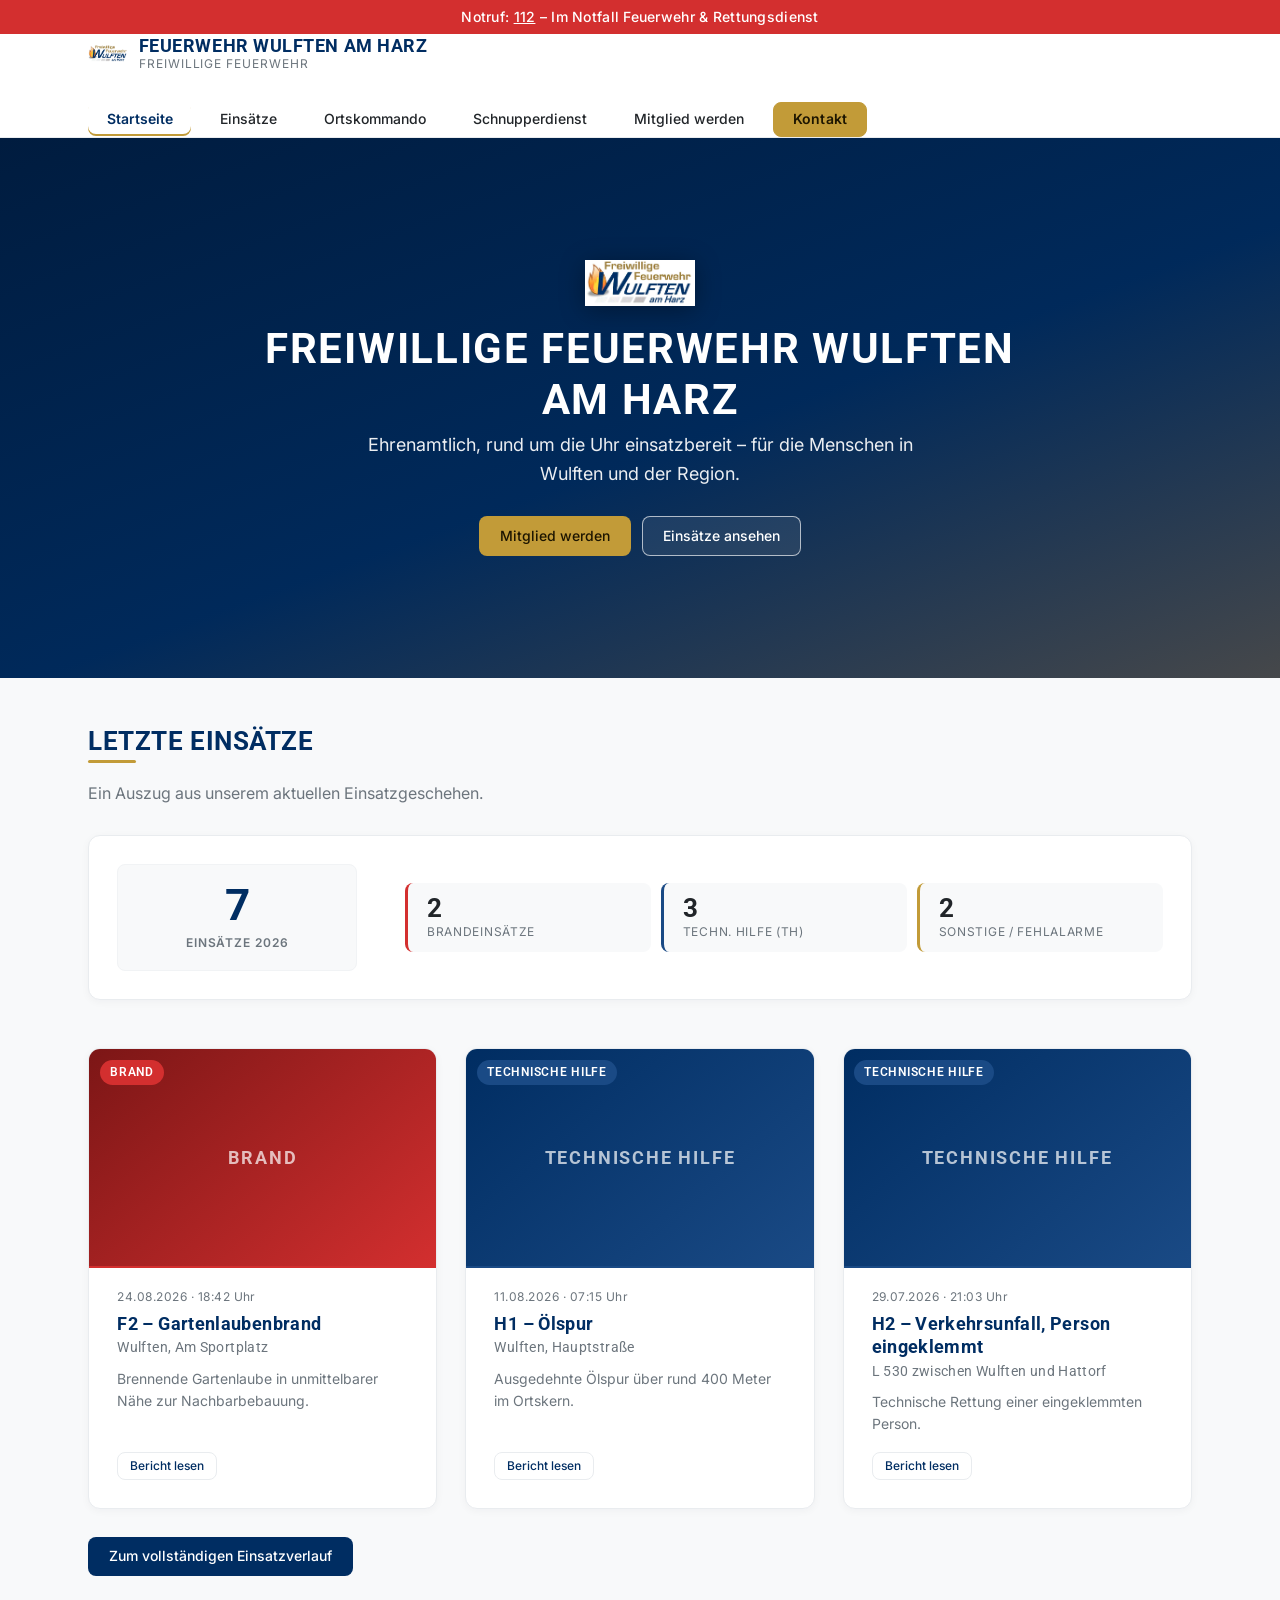
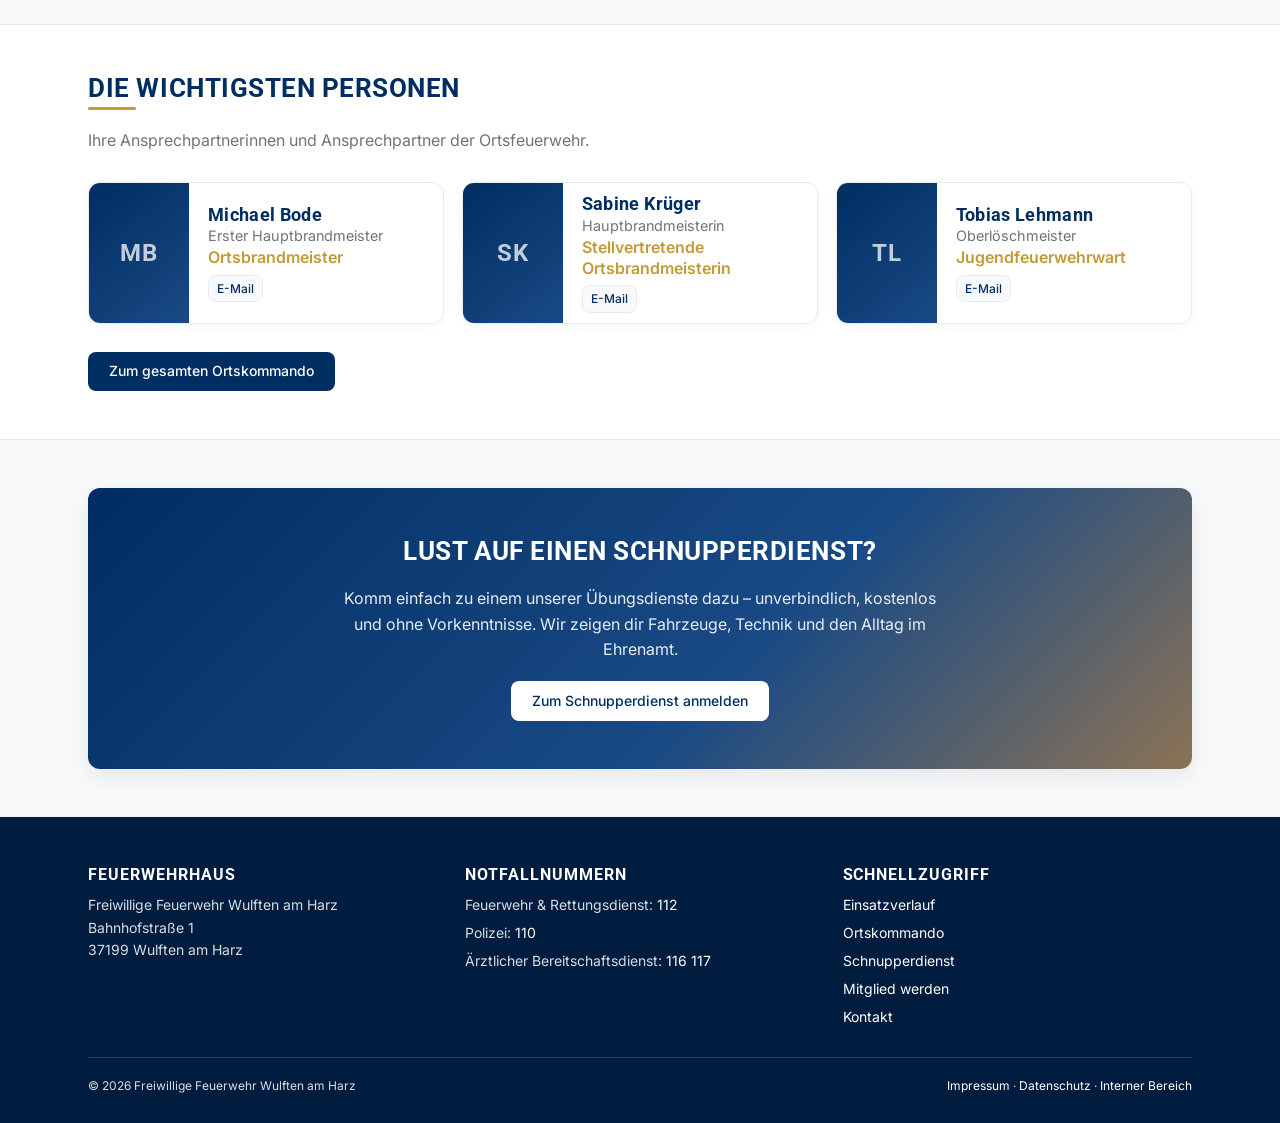
==== commit 5473e289: "Modernes Design-Update, flache Personenkacheln, Jahresstatistik und dynamisches Schnupperdienst-Form" ====
--- a/index.html
+++ b/index.html
@@ -8,7 +8,7 @@
   <link rel="icon" href="image_0.png">
   <link rel="preconnect" href="https://fonts.googleapis.com">
   <link rel="preconnect" href="https://fonts.gstatic.com" crossorigin>
-  <link href="https://fonts.googleapis.com/css2?family=Inter:wght@400;600;700&family=Oswald:wght@400;500;600&display=swap" rel="stylesheet">
+  <link href="https://fonts.googleapis.com/css2?family=Inter:wght@400;500;600;700&family=Roboto:wght@400;500;700&display=swap" rel="stylesheet">
   <link rel="stylesheet" href="style.css">
 </head>
 <body data-page="start">
@@ -67,6 +67,8 @@
           <h2>Letzte Einsätze</h2>
           <p>Ein Auszug aus unserem aktuellen Einsatzgeschehen.</p>
         </div>
+        <!-- Neue Jahresstatistik -->
+        <div id="startseite-statistik"></div>
         <div class="ops-grid" id="startseite-einsaetze"></div>
         <div class="section__foot">
           <a class="btn btn--primary" href="einsaetze.html">Zum vollständigen Einsatzverlauf</a>
@@ -81,7 +83,7 @@
           <h2>Die wichtigsten Personen</h2>
           <p>Ihre Ansprechpartnerinnen und Ansprechpartner der Ortsfeuerwehr.</p>
         </div>
-        <div class="grid grid--4" id="startseite-personen"></div>
+        <div class="kommando-grid" id="startseite-personen"></div>
         <div class="section__foot">
           <a class="btn btn--primary" href="kommando.html">Zum gesamten Ortskommando</a>
         </div>
--- a/style.css
+++ b/style.css
@@ -1,6 +1,6 @@
 /* =========================================================
    Freiwillige Feuerwehr Wulften am Harz
-   style.css – zentrales Stylesheet (Mobile First)
+   style.css – Minimalistisches, modernes Stylesheet (Mobile First)
    ========================================================= */
 
 /* ---------------------------------------------------------
@@ -18,8 +18,9 @@
   --color-bg: #f8f9fa;
   --color-surface: #ffffff;
   --color-text: #212529;
-  --color-text-muted: #5c636a;
-  --color-border: #e3e6ea;
+  --color-text-muted: #6c757d;
+  --color-border: #e9ecef;
+  --color-border-subtle: #f1f3f5;
   --color-success: #2e7d32;
 
   /* Einsatzarten */
@@ -28,43 +29,45 @@
   --color-kat: #bf360c;
   --color-alarm: #6c757d;
 
-  /* Typografie */
-  --font-heading: "Oswald", "Montserrat", "Segoe UI", Impact, sans-serif;
-  --font-body: "Inter", -apple-system, BlinkMacSystemFont, "Segoe UI", Roboto,
-    "Helvetica Neue", Arial, sans-serif;
+  /* Typografie – Klarer, technischer serifenloser Font passend zum Logo */
+  --font-heading: "Roboto", "Helvetica Neue", Helvetica, Arial, -apple-system, sans-serif;
+  --font-body: "Inter", -apple-system, BlinkMacSystemFont, "Segoe UI", Roboto, "Helvetica Neue", Arial, sans-serif;
   --fs-xs: 0.75rem;
   --fs-sm: 0.875rem;
+  --fs-rank: 0.9rem;
   --fs-base: 1rem;
-  --fs-role: 1.1rem;
+  --fs-role: 1rem;
   --fs-md: 1.125rem;
-  --fs-lg: 1.375rem;
-  --fs-xl: 1.75rem;
-  --fs-xxl: 2.25rem;
-  --fs-hero: 2.75rem;
-  --lh-base: 1.65;
+  --fs-lg: 1.25rem;
+  --fs-xl: 1.625rem;
+  --fs-xxl: 2.125rem;
+  --fs-hero: 2.625rem;
+  --fs-stat-number: 2.75rem;
+  --lh-base: 1.6;
   --fw-normal: 400;
-  --fw-medium: 600;
+  --fw-medium: 500;
+  --fw-semibold: 600;
   --fw-bold: 700;
-  --ls-heading: 0.01em;
-
-  /* Abstände */
-  --space-xs: 0.25rem;
-  --space-sm: 0.5rem;
-  --space-md: 1rem;
-  --space-lg: 1.5rem;
-  --space-xl: 2.5rem;
-  --space-xxl: 4rem;
-
-  /* Layout */
+  --ls-heading: 0.02em;
+
+  /* Abstände (Großzügiger Whitespace) */
+  --space-xs: 0.35rem;
+  --space-sm: 0.65rem;
+  --space-md: 1.15rem;
+  --space-lg: 1.75rem;
+  --space-xl: 3rem;
+  --space-xxl: 4.5rem;
+
+  /* Layout & Effekte (Sehr weiche, fast unsichtbare Schatten) */
   --container-width: 1140px;
   --radius: 8px;
   --radius-lg: 12px;
   --radius-pill: 999px;
   --border-width: 1px;
-  --shadow-sm: 0 1px 3px rgba(0, 24, 56, 0.07);
-  --shadow-card: 0 6px 18px rgba(0, 24, 56, 0.08);
-  --shadow-card-hover: 0 14px 30px rgba(0, 24, 56, 0.16);
-  --shadow-md: 0 18px 45px rgba(0, 0, 0, 0.22);
+  --shadow-subtle: 0 1px 3px rgba(0, 20, 50, 0.04);
+  --shadow-card: 0 2px 8px rgba(0, 20, 50, 0.04);
+  --shadow-card-hover: 0 8px 22px rgba(0, 20, 50, 0.08);
+  --shadow-md: 0 16px 36px rgba(0, 20, 50, 0.12);
   --transition: 0.2s ease;
 }
 
@@ -113,8 +116,8 @@
 h4 {
   margin: 0 0 var(--space-md);
   font-family: var(--font-heading);
-  font-weight: var(--fw-medium);
-  line-height: 1.15;
+  font-weight: var(--fw-bold);
+  line-height: 1.2;
   letter-spacing: var(--ls-heading);
   color: var(--color-primary);
 }
@@ -134,7 +137,7 @@
 }
 
 :focus-visible {
-  outline: 3px solid var(--color-accent);
+  outline: 2px solid var(--color-accent);
   outline-offset: 2px;
 }
 
@@ -169,9 +172,9 @@
   color: #fff;
   font-size: var(--fs-sm);
   font-weight: var(--fw-medium);
-  letter-spacing: 0.01em;
+  letter-spacing: 0.02em;
   text-align: center;
-  padding: var(--space-sm) var(--space-md);
+  padding: var(--space-xs) var(--space-md);
 }
 
 .emergency-bar a {
@@ -181,7 +184,7 @@
 }
 
 /* ---------------------------------------------------------
-   4. Header & Navigation
+   4. Minimalistischer Header & Navigation
    --------------------------------------------------------- */
 .site-header {
   position: sticky;
@@ -189,15 +192,14 @@
   z-index: 20;
   background-color: var(--color-surface);
   border-bottom: var(--border-width) solid var(--color-border);
-  box-shadow: var(--shadow-sm);
 }
 
 .site-header__inner {
   display: flex;
   align-items: center;
   justify-content: space-between;
-  gap: var(--space-md);
-  min-height: 4.25rem;
+  gap: var(--space-lg);
+  min-height: 4.5rem;
   flex-wrap: wrap;
 }
 
@@ -213,23 +215,23 @@
 }
 
 .brand__logo {
-  width: 46px;
-  height: 46px;
+  width: 40px;
+  height: 40px;
   object-fit: contain;
 }
 
 .brand__text {
   display: flex;
   flex-direction: column;
-  line-height: 1.1;
+  line-height: 1.15;
 }
 
 .brand__name {
   font-family: var(--font-heading);
-  font-weight: var(--fw-medium);
+  font-weight: var(--fw-bold);
   font-size: var(--fs-md);
+  letter-spacing: 0.03em;
   text-transform: uppercase;
-  letter-spacing: 0.02em;
 }
 
 .brand__sub {
@@ -249,7 +251,7 @@
   color: var(--color-primary);
   font: inherit;
   font-size: var(--fs-sm);
-  padding: 0.4rem 0.7rem;
+  padding: 0.4rem 0.75rem;
   cursor: pointer;
 }
 
@@ -274,12 +276,12 @@
 
 .site-nav a {
   display: block;
-  padding: var(--space-sm) var(--space-md);
+  padding: var(--space-xs) var(--space-md);
   font-size: var(--fs-sm);
   font-weight: var(--fw-medium);
   color: var(--color-text);
   border-radius: var(--radius);
-  transition: background-color var(--transition), color var(--transition);
+  transition: color var(--transition), background-color var(--transition);
 }
 
 .site-nav a:hover {
@@ -290,7 +292,8 @@
 
 .site-nav a.is-current {
   color: var(--color-primary);
-  box-shadow: inset 0 -3px 0 var(--color-accent);
+  font-weight: var(--fw-semibold);
+  box-shadow: inset 0 -2px 0 var(--color-accent);
 }
 
 .site-nav a.nav-cta,
@@ -300,7 +303,7 @@
   border: var(--border-width) solid var(--color-accent);
   box-shadow: none;
   text-align: center;
-  font-weight: var(--fw-bold);
+  font-weight: var(--fw-semibold);
   letter-spacing: 0.02em;
 }
 
@@ -322,7 +325,7 @@
   .site-nav ul {
     flex-direction: row;
     align-items: center;
-    gap: var(--space-xs);
+    gap: var(--space-sm);
   }
 }
 
@@ -345,7 +348,7 @@
 
 .section__head h2 {
   position: relative;
-  padding-bottom: var(--space-sm);
+  padding-bottom: var(--space-xs);
   text-transform: uppercase;
 }
 
@@ -354,15 +357,15 @@
   position: absolute;
   left: 0;
   bottom: 0;
-  width: 56px;
-  height: 4px;
+  width: 48px;
+  height: 3px;
   border-radius: var(--radius-pill);
   background-color: var(--color-accent);
 }
 
 .section__head p {
   color: var(--color-text-muted);
-  margin: var(--space-sm) 0 0;
+  margin: var(--space-xs) 0 0;
   max-width: 65ch;
 }
 
@@ -382,7 +385,7 @@
 .page-head h1 {
   color: #fff;
   text-transform: uppercase;
-  margin-bottom: var(--space-sm);
+  margin-bottom: var(--space-xs);
 }
 
 .page-head p {
@@ -396,7 +399,7 @@
    --------------------------------------------------------- */
 .hero {
   position: relative;
-  min-height: 68vh;
+  min-height: 60vh;
   display: flex;
   align-items: center;
   justify-content: center;
@@ -405,9 +408,9 @@
   background-color: var(--color-primary-dark);
   background-image: linear-gradient(
       160deg,
-      rgba(0, 28, 63, 0.84),
-      rgba(0, 45, 98, 0.74) 55%,
-      rgba(139, 115, 85, 0.55)
+      rgba(0, 28, 63, 0.88),
+      rgba(0, 45, 98, 0.78) 55%,
+      rgba(139, 115, 85, 0.5)
     ),
     url("hero.jpg");
   background-size: cover;
@@ -421,18 +424,17 @@
 }
 
 .hero__logo {
-  width: 110px;
+  width: 96px;
   margin: 0 auto var(--space-md);
-  filter: drop-shadow(0 6px 18px rgba(0, 0, 0, 0.45));
+  filter: drop-shadow(0 4px 12px rgba(0, 0, 0, 0.35));
 }
 
 .hero h1 {
   color: #fff;
   font-size: var(--fs-xl);
   text-transform: uppercase;
-  letter-spacing: 0.03em;
-  text-shadow: 0 2px 12px rgba(0, 0, 0, 0.4);
-  margin-bottom: var(--space-sm);
+  letter-spacing: 0.04em;
+  margin-bottom: var(--space-xs);
 }
 
 .hero__lead {
@@ -454,7 +456,7 @@
     font-size: var(--fs-hero);
   }
   .hero__logo {
-    width: 130px;
+    width: 110px;
   }
 }
 
@@ -467,7 +469,7 @@
   font-size: var(--fs-sm);
   font-weight: var(--fw-medium);
   line-height: 1.2;
-  padding: 0.75rem 1.35rem;
+  padding: 0.65rem 1.25rem;
   border: var(--border-width) solid transparent;
   border-radius: var(--radius);
   cursor: pointer;
@@ -479,7 +481,7 @@
 
 .btn:hover {
   text-decoration: none;
-  transform: translateY(-2px);
+  transform: translateY(-1px);
 }
 
 .btn--primary {
@@ -514,7 +516,7 @@
   color: var(--color-primary);
 }
 .btn--light:hover {
-  background-color: rgba(255, 255, 255, 0.86);
+  background-color: rgba(255, 255, 255, 0.9);
 }
 
 .btn--ghost-light {
@@ -529,7 +531,7 @@
 
 .btn--sm {
   font-size: var(--fs-xs);
-  padding: 0.4rem 0.8rem;
+  padding: 0.35rem 0.75rem;
 }
 
 .btn--block {
@@ -560,13 +562,14 @@
 }
 
 .card--hover:hover {
-  transform: translateY(-4px);
+  transform: translateY(-2px);
   box-shadow: var(--shadow-card-hover);
 }
 
 .grid {
   display: grid;
   gap: var(--space-lg);
+  justify-content: center;
 }
 
 @media (min-width: 700px) {
@@ -591,11 +594,102 @@
 }
 
 /* ---------------------------------------------------------
+   8b. Neue Jahresstatistik
+   --------------------------------------------------------- */
+.stats-banner {
+  background-color: var(--color-surface);
+  border: var(--border-width) solid var(--color-border);
+  border-radius: var(--radius-lg);
+  padding: var(--space-lg);
+  margin-bottom: var(--space-xl);
+  box-shadow: var(--shadow-card);
+}
+
+.stats-grid {
+  display: grid;
+  gap: var(--space-md);
+  align-items: center;
+}
+
+@media (min-width: 768px) {
+  .stats-grid {
+    grid-template-columns: 240px 1fr;
+    gap: var(--space-xl);
+  }
+}
+
+.stat-main {
+  text-align: center;
+  padding: var(--space-md);
+  background-color: var(--color-bg);
+  border-radius: var(--radius);
+  border: var(--border-width) solid var(--color-border-subtle);
+}
+
+.stat-main__number {
+  font-family: var(--font-heading);
+  font-size: var(--fs-stat-number);
+  font-weight: var(--fw-bold);
+  line-height: 1;
+  color: var(--color-primary);
+  margin-bottom: var(--space-xs);
+}
+
+.stat-main__label {
+  font-size: var(--fs-xs);
+  text-transform: uppercase;
+  letter-spacing: 0.08em;
+  color: var(--color-text-muted);
+  font-weight: var(--fw-semibold);
+  margin: 0;
+}
+
+.stat-breakdown {
+  display: grid;
+  grid-template-columns: repeat(auto-fit, minmax(110px, 1fr));
+  gap: var(--space-sm);
+}
+
+.stat-item {
+  padding: var(--space-sm) var(--space-md);
+  background-color: var(--color-bg);
+  border-radius: var(--radius);
+  border-left: 3px solid var(--color-accent);
+}
+
+.stat-item--fire {
+  border-left-color: var(--color-fire);
+}
+.stat-item--th {
+  border-left-color: var(--color-th);
+}
+.stat-item--other {
+  border-left-color: var(--color-accent);
+}
+
+.stat-item__value {
+  font-family: var(--font-heading);
+  font-size: var(--fs-xl);
+  font-weight: var(--fw-bold);
+  line-height: 1.1;
+  color: var(--color-text);
+}
+
+.stat-item__name {
+  font-size: var(--fs-xs);
+  text-transform: uppercase;
+  letter-spacing: 0.06em;
+  color: var(--color-text-muted);
+  margin: 0;
+}
+
+/* ---------------------------------------------------------
    9. Einsatz-Kacheln & Badges
    --------------------------------------------------------- */
 .ops-grid {
   display: grid;
   gap: var(--space-lg);
+  justify-content: center;
 }
 
 @media (min-width: 700px) {
@@ -622,7 +716,7 @@
 }
 
 .op-card:hover {
-  transform: translateY(-4px);
+  transform: translateY(-2px);
   box-shadow: var(--shadow-card-hover);
 }
 
@@ -662,12 +756,13 @@
 
 .op-card__media-fallback {
   font-family: var(--font-heading);
-  font-size: var(--fs-lg);
-  letter-spacing: 0.12em;
+  font-size: var(--fs-md);
+  letter-spacing: 0.1em;
   text-transform: uppercase;
-  color: rgba(255, 255, 255, 0.6);
+  color: rgba(255, 255, 255, 0.7);
   padding: 0 var(--space-md);
   text-align: center;
+  font-weight: var(--fw-bold);
 }
 
 .op-card__badge {
@@ -680,9 +775,9 @@
   display: flex;
   flex-direction: column;
   flex: 1;
-  gap: var(--space-sm);
+  gap: var(--space-xs);
   padding: var(--space-md) var(--space-lg) var(--space-lg);
-  border-top: 3px solid var(--color-accent);
+  border-top: 2px solid var(--color-accent);
 }
 
 .op-card--fire .op-card__body {
@@ -700,8 +795,7 @@
 
 .op-card__meta {
   font-size: var(--fs-xs);
-  letter-spacing: 0.06em;
-  text-transform: uppercase;
+  letter-spacing: 0.04em;
   color: var(--color-text-muted);
   margin: 0;
 }
@@ -709,10 +803,20 @@
 .op-card__title {
   margin: 0;
   font-size: var(--fs-md);
+  line-height: 1.3;
+}
+
+/* Zwingender Zeilenumbruch vor dem Einsatzort */
+.op-location {
+  display: block;
+  font-weight: var(--fw-normal);
+  font-size: var(--fs-sm);
+  color: var(--color-text-muted);
+  margin-top: 0.2rem;
 }
 
 .op-card__text {
-  margin: 0;
+  margin: var(--space-xs) 0 0;
   font-size: var(--fs-sm);
   color: var(--color-text-muted);
 }
@@ -726,14 +830,13 @@
   display: inline-block;
   font-family: var(--font-heading);
   font-size: var(--fs-xs);
-  font-weight: var(--fw-medium);
-  letter-spacing: 0.1em;
+  font-weight: var(--fw-semibold);
+  letter-spacing: 0.06em;
   text-transform: uppercase;
   color: #fff;
   background-color: var(--color-accent-dark);
   border-radius: var(--radius-pill);
-  padding: 0.2rem 0.75rem;
-  box-shadow: var(--shadow-sm);
+  padding: 0.2rem 0.65rem;
 }
 
 .badge-fire {
@@ -764,7 +867,7 @@
 }
 
 /* ---------------------------------------------------------
-   10. Personen-Kacheln & Hierarchie-Ebenen
+   10. Personen-Kacheln (Breiter & Flacher)
    --------------------------------------------------------- */
 .level {
   margin-bottom: var(--space-xl);
@@ -788,7 +891,7 @@
 
 .level__line {
   flex: 1;
-  height: 3px;
+  height: 2px;
   border-radius: var(--radius-pill);
   background-image: linear-gradient(
     90deg,
@@ -797,26 +900,46 @@
   );
 }
 
+.kommando-grid {
+  display: grid;
+  gap: var(--space-md);
+  justify-content: center;
+}
+
+@media (min-width: 640px) {
+  .kommando-grid {
+    grid-template-columns: repeat(2, 1fr);
+  }
+}
+
+@media (min-width: 1024px) {
+  .kommando-grid {
+    grid-template-columns: repeat(3, 1fr);
+  }
+}
+
+/* Breites, flacheres Kachel-Layout (Bild links oder kompaktes Quadrat) */
 .person-card {
   display: flex;
-  flex-direction: column;
+  flex-direction: row;
+  align-items: stretch;
   background-color: var(--color-surface);
   border: var(--border-width) solid var(--color-border);
   border-radius: var(--radius-lg);
   overflow: hidden;
   box-shadow: var(--shadow-card);
   transition: transform var(--transition), box-shadow var(--transition);
+  min-height: 120px;
 }
 
 .person-card:hover {
-  transform: translateY(-4px);
+  transform: translateY(-2px);
   box-shadow: var(--shadow-card-hover);
 }
 
 .person-card__photo {
-  aspect-ratio: 4 / 5;
-  width: 100%;
-  overflow: hidden;
+  flex-shrink: 0;
+  width: 100px;
   background-image: linear-gradient(
     140deg,
     var(--color-primary) 0%,
@@ -825,6 +948,7 @@
   display: flex;
   align-items: center;
   justify-content: center;
+  overflow: hidden;
 }
 
 .person-card__photo img {
@@ -836,44 +960,71 @@
 
 .person-card__initials {
   font-family: var(--font-heading);
-  font-size: 2.5rem;
-  letter-spacing: 0.08em;
+  font-size: 1.5rem;
+  letter-spacing: 0.05em;
   color: rgba(255, 255, 255, 0.75);
+  font-weight: var(--fw-bold);
 }
 
 .person-card__body {
   display: flex;
   flex-direction: column;
   flex: 1;
-  gap: var(--space-xs);
-  padding: var(--space-md) var(--space-lg) var(--space-lg);
-  text-align: center;
-}
-
+  padding: var(--space-sm) var(--space-md);
+  text-align: left;
+  justify-content: center;
+}
+
+/* Typografie-Hierarchie: Name dunkelblau */
 .person-card__name {
   margin: 0;
   font-family: var(--font-heading);
-  font-size: var(--fs-lg);
+  font-size: var(--fs-md);
+  font-weight: var(--fw-bold);
+  color: var(--color-primary);
+  line-height: 1.2;
+}
+
+/* Dienstgrad: dezent grau (#6c757d), 0.9rem, direkt unter dem Namen ohne großen Abstand */
+.person-card__rank {
+  margin: 0.1rem 0 0.15rem;
+  font-size: var(--fs-rank);
+  font-weight: var(--fw-normal);
+  color: var(--color-text-muted);
+  line-height: 1.25;
+}
+
+/* Funktion: Sandfarbe (#c29b38), font-weight: 600, font-size: 1rem */
+.person-card__role {
+  margin: 0;
+  font-size: var(--fs-role);
+  font-weight: var(--fw-semibold);
+  color: var(--color-accent);
+  line-height: 1.3;
+}
+
+.person-card__foot {
+  margin-top: 0.4rem;
+}
+
+.person-card__email-link {
+  display: inline-flex;
+  align-items: center;
+  gap: 0.3rem;
+  font-size: var(--fs-xs);
+  color: var(--color-primary);
   font-weight: var(--fw-medium);
-  color: var(--color-primary);
-}
-
-.person-card__rank,
-.person-card__role {
-  margin: 0;
-  font-size: var(--fs-role);
-  font-weight: var(--fw-medium);
-  color: var(--color-accent);
-  line-height: 1.35;
-}
-
-.person-card__role {
-  color: var(--color-accent-dark);
-}
-
-.person-card__foot {
-  margin-top: auto;
-  padding-top: var(--space-md);
+  padding: 0.2rem 0.5rem;
+  border-radius: var(--radius);
+  background-color: var(--color-bg);
+  border: var(--border-width) solid var(--color-border);
+}
+
+.person-card__email-link:hover {
+  background-color: var(--color-primary);
+  color: #fff;
+  border-color: var(--color-primary);
+  text-decoration: none;
 }
 
 /* ---------------------------------------------------------
@@ -951,7 +1102,7 @@
   background-color: var(--color-surface);
   border: var(--border-width) solid var(--color-border);
   border-radius: var(--radius);
-  padding: 0.7rem 0.8rem;
+  padding: 0.65rem 0.8rem;
   width: 100%;
   transition: border-color var(--transition), box-shadow var(--transition);
 }
@@ -966,7 +1117,7 @@
 .field textarea:focus {
   border-color: var(--color-primary);
   outline: none;
-  box-shadow: 0 0 0 3px rgba(0, 45, 98, 0.12);
+  box-shadow: 0 0 0 3px rgba(0, 45, 98, 0.1);
 }
 
 .field__hint {
@@ -1006,7 +1157,7 @@
 
 .radio-group {
   display: grid;
-  gap: var(--space-sm);
+  gap: var(--space-xs);
 }
 
 .radio-option {
@@ -1019,6 +1170,7 @@
   border-radius: var(--radius);
   padding: var(--space-sm) var(--space-md);
   cursor: pointer;
+  transition: border-color var(--transition);
 }
 
 .radio-option input {
@@ -1163,7 +1315,7 @@
 .info-list strong {
   display: block;
   font-family: var(--font-heading);
-  font-weight: var(--fw-medium);
+  font-weight: var(--fw-bold);
   letter-spacing: 0.04em;
   text-transform: uppercase;
   color: var(--color-primary);
@@ -1202,7 +1354,7 @@
 .site-footer__bottom {
   margin-top: var(--space-lg);
   padding-top: var(--space-md);
-  border-top: 1px solid rgba(255, 255, 255, 0.2);
+  border-top: 1px solid rgba(255, 255, 255, 0.15);
   display: flex;
   flex-wrap: wrap;
   gap: var(--space-md);
@@ -1313,7 +1465,7 @@
   border: var(--border-width) solid var(--color-border);
   border-radius: var(--radius);
   padding: var(--space-sm) var(--space-md);
-  box-shadow: var(--shadow-sm);
+  box-shadow: var(--shadow-subtle);
 }
 
 .admin-item__main {
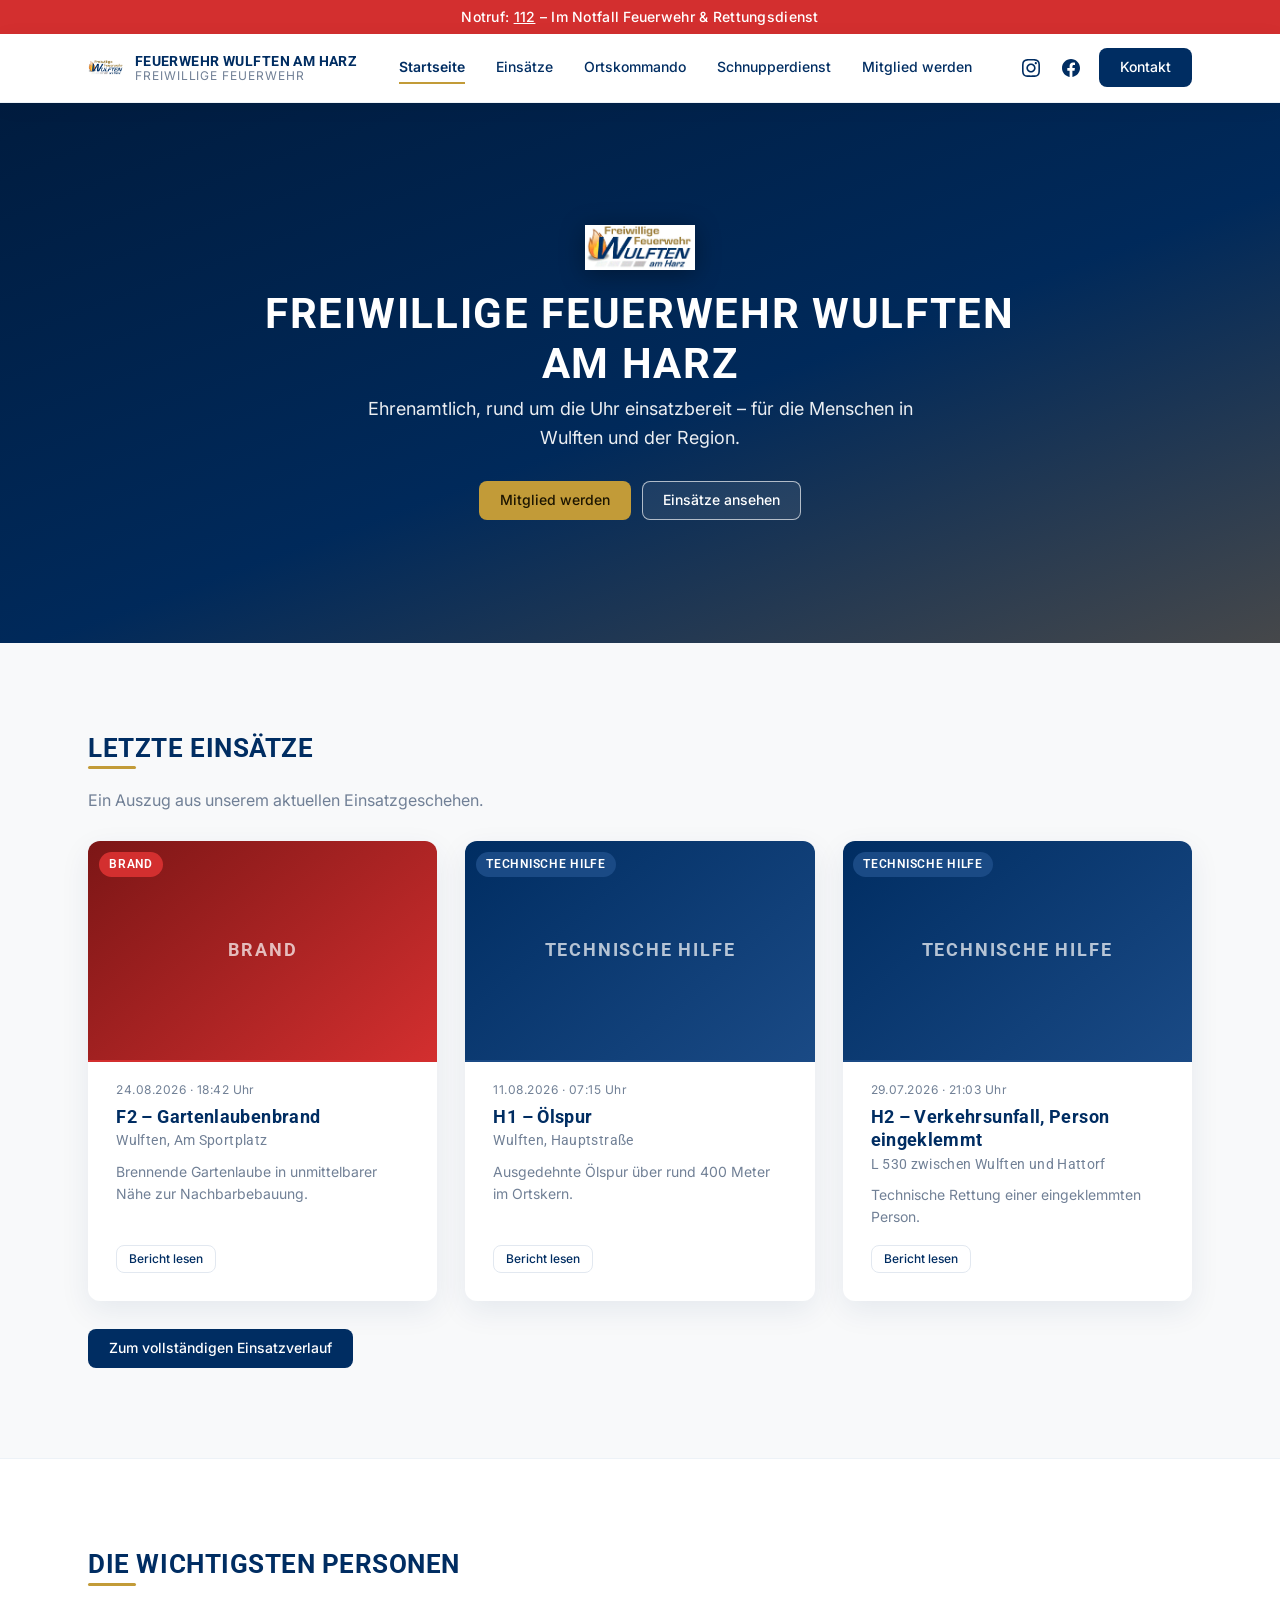
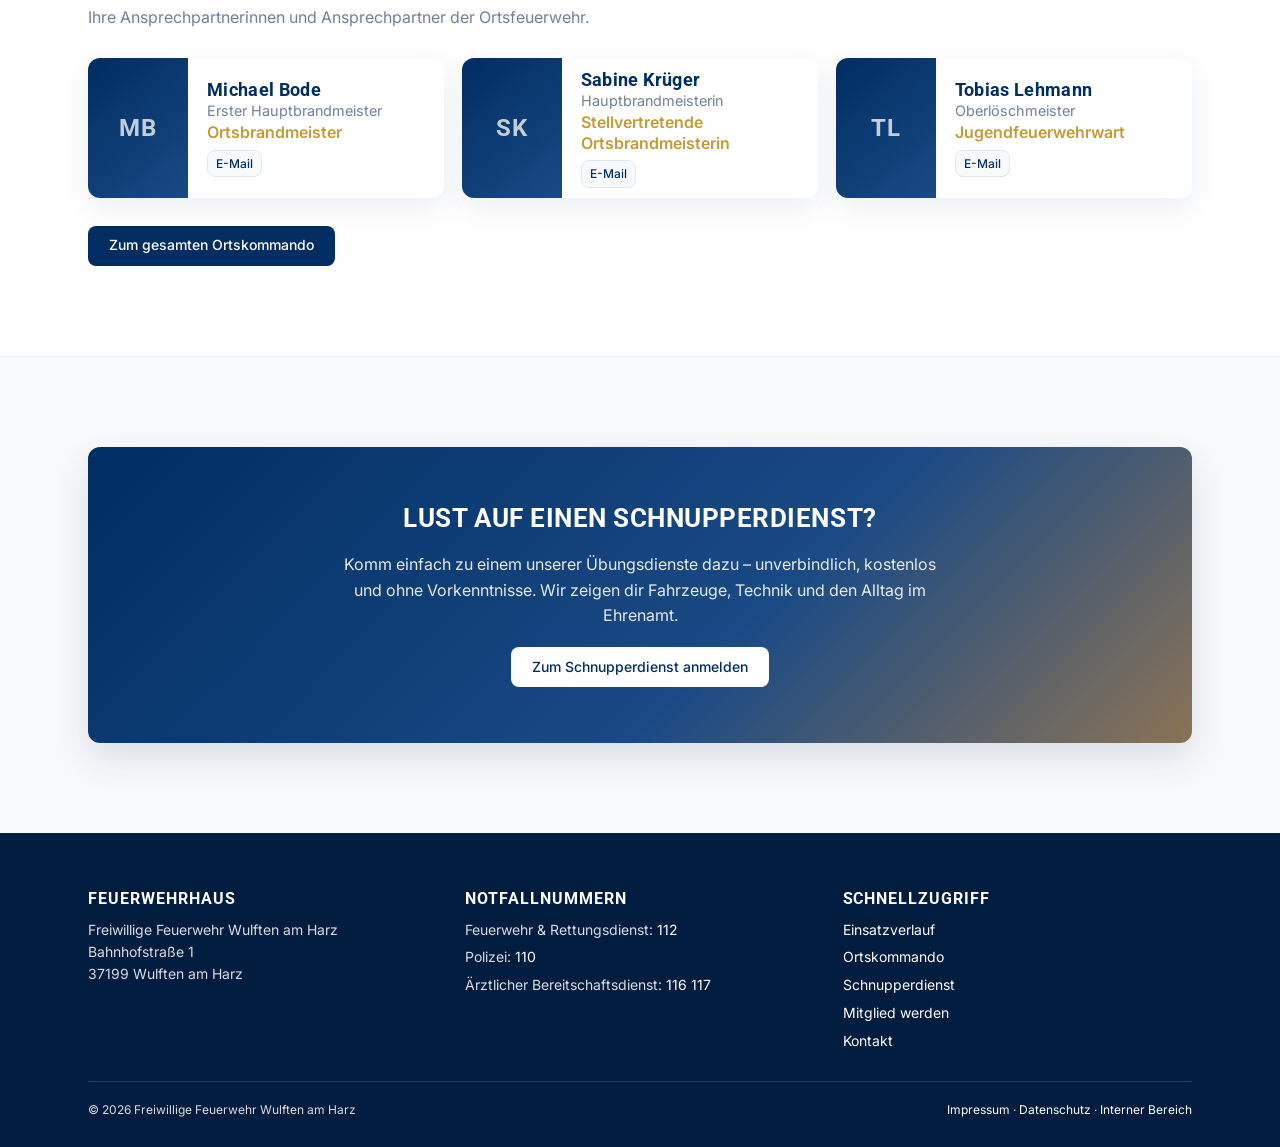
==== commit cf48d512: "Modern UI Rework: minimalistischer Header mit Social Icons, bereinigte Startseite und Card-UI" ====
--- a/index.html
+++ b/index.html
@@ -28,19 +28,36 @@
           <span class="brand__sub">Freiwillige Feuerwehr</span>
         </span>
       </a>
+
       <button class="nav-toggle" type="button" aria-expanded="false" aria-controls="hauptnavigation">
         ☰ Menü
       </button>
+
       <nav class="site-nav" id="hauptnavigation" aria-label="Hauptnavigation">
         <ul>
-          <li><a href="index.html">Startseite</a></li>
+          <li><a class="is-current" href="index.html">Startseite</a></li>
           <li><a href="einsaetze.html">Einsätze</a></li>
           <li><a href="kommando.html">Ortskommando</a></li>
           <li><a href="schnupperdienst.html">Schnupperdienst</a></li>
           <li><a href="beitritt.html">Mitglied werden</a></li>
-          <li><a class="nav-cta" href="kontakt.html">Kontakt</a></li>
         </ul>
       </nav>
+
+      <div class="header-actions">
+        <div class="social-links" aria-label="Social Media">
+          <a class="social-link" href="https://www.instagram.com" target="_blank" rel="noopener noreferrer" aria-label="Instagram">
+            <svg viewBox="0 0 24 24" aria-hidden="true">
+              <path d="M12 2.163c3.204 0 3.584.012 4.85.07 3.252.148 4.771 1.691 4.919 4.919.058 1.265.069 1.645.069 4.849 0 3.205-.012 3.584-.069 4.849-.149 3.225-1.664 4.771-4.919 4.919-1.266.058-1.644.07-4.85.07-3.204 0-3.584-.012-4.849-.07-3.26-.149-4.771-1.699-4.919-4.92-.058-1.265-.07-1.644-.07-4.849 0-3.204.013-3.583.07-4.849.149-3.227 1.664-4.771 4.919-4.919 1.266-.057 1.645-.069 4.849-.069zm0-2.163c-3.259 0-3.667.014-4.947.072-4.358.2-6.78 2.618-6.98 6.98-.059 1.281-.073 1.689-.073 4.948 0 3.259.014 3.668.072 4.948.2 4.358 2.618 6.78 6.98 6.98 1.281.058 1.689.072 4.948.072 3.259 0 3.668-.014 4.948-.072 4.354-.2 6.782-2.618 6.979-6.98.059-1.28.073-1.689.073-4.948 0-3.259-.014-3.667-.072-4.947-.196-4.354-2.617-6.78-6.979-6.98-1.281-.059-1.69-.073-4.949-.073zm0 5.838c-3.403 0-6.162 2.759-6.162 6.162s2.759 6.163 6.162 6.163 6.162-2.759 6.162-6.163c0-3.403-2.759-6.162-6.162-6.162zm0 10.162c-2.209 0-4-1.79-4-4 0-2.209 1.791-4 4-4s4 1.791 4 4c0 2.21-1.791 4-4 4zm6.406-11.845c-.796 0-1.441.645-1.441 1.44s.645 1.44 1.441 1.44c.795 0 1.439-.645 1.439-1.44s-.644-1.44-1.439-1.44z"/>
+            </svg>
+          </a>
+          <a class="social-link" href="https://www.facebook.com" target="_blank" rel="noopener noreferrer" aria-label="Facebook">
+            <svg viewBox="0 0 24 24" aria-hidden="true">
+              <path d="M24 12.073c0-6.627-5.373-12-12-12s-12 5.373-12 12c0 5.99 4.388 10.954 10.125 11.854v-8.385H7.078v-3.47h3.047V9.43c0-3.007 1.792-4.669 4.533-4.669 1.312 0 2.686.235 2.686.235v2.953H15.83c-1.491 0-1.956.925-1.956 1.874v2.25h3.328l-.532 3.47h-2.796v8.385C19.612 23.027 24 18.062 24 12.073z"/>
+            </svg>
+          </a>
+        </div>
+        <a class="btn btn--nav-contact" href="kontakt.html">Kontakt</a>
+      </div>
     </div>
   </header>
 
@@ -67,8 +84,6 @@
           <h2>Letzte Einsätze</h2>
           <p>Ein Auszug aus unserem aktuellen Einsatzgeschehen.</p>
         </div>
-        <!-- Neue Jahresstatistik -->
-        <div id="startseite-statistik"></div>
         <div class="ops-grid" id="startseite-einsaetze"></div>
         <div class="section__foot">
           <a class="btn btn--primary" href="einsaetze.html">Zum vollständigen Einsatzverlauf</a>
--- a/style.css
+++ b/style.css
@@ -17,17 +17,18 @@
   --color-accent-dark: #8b7355;
   --color-bg: #f8f9fa;
   --color-surface: #ffffff;
-  --color-text: #212529;
-  --color-text-muted: #6c757d;
-  --color-border: #e9ecef;
-  --color-border-subtle: #f1f3f5;
+  --color-text: #4a5568;
+  --color-text-heading: #002d62;
+  --color-text-muted: #718096;
+  --color-border: #e2e8f0;
+  --color-border-subtle: #edf2f7;
   --color-success: #2e7d32;
 
   /* Einsatzarten */
   --color-fire: #d32f2f;
   --color-th: #1a4a85;
   --color-kat: #bf360c;
-  --color-alarm: #6c757d;
+  --color-alarm: #718096;
 
   /* Typografie – Klarer, technischer serifenloser Font passend zum Logo */
   --font-heading: "Roboto", "Helvetica Neue", Helvetica, Arial, -apple-system, sans-serif;
@@ -50,24 +51,27 @@
   --fw-bold: 700;
   --ls-heading: 0.02em;
 
-  /* Abstände (Großzügiger Whitespace) */
+  /* Abstände (Großzügiger Whitespace: Sektionen 80–100px) */
   --space-xs: 0.35rem;
   --space-sm: 0.65rem;
   --space-md: 1.15rem;
   --space-lg: 1.75rem;
-  --space-xl: 3rem;
-  --space-xxl: 4.5rem;
-
-  /* Layout & Effekte (Sehr weiche, fast unsichtbare Schatten) */
+  --space-xl: 3.5rem;
+  --space-xxl: 5.5rem;
+  --section-padding: 90px;
+
+  /* Layout & Modern UI Schatten (Sehr weich, kartenorientiert) */
   --container-width: 1140px;
   --radius: 8px;
   --radius-lg: 12px;
+  --radius-btn: 20px;
   --radius-pill: 999px;
   --border-width: 1px;
-  --shadow-subtle: 0 1px 3px rgba(0, 20, 50, 0.04);
-  --shadow-card: 0 2px 8px rgba(0, 20, 50, 0.04);
-  --shadow-card-hover: 0 8px 22px rgba(0, 20, 50, 0.08);
-  --shadow-md: 0 16px 36px rgba(0, 20, 50, 0.12);
+  --shadow-header: 0 4px 20px rgba(0, 0, 0, 0.05);
+  --shadow-subtle: 0 2px 8px rgba(0, 45, 98, 0.04);
+  --shadow-card: 0 10px 30px rgba(0, 45, 98, 0.08);
+  --shadow-card-hover: 0 16px 36px rgba(0, 45, 98, 0.12);
+  --shadow-md: 0 20px 40px rgba(0, 45, 98, 0.14);
   --transition: 0.2s ease;
 }
 
@@ -184,23 +188,25 @@
 }
 
 /* ---------------------------------------------------------
-   4. Minimalistischer Header & Navigation
+   4. Minimalistischer Header & Navigation (Modern UI)
    --------------------------------------------------------- */
 .site-header {
   position: sticky;
   top: 0;
   z-index: 20;
   background-color: var(--color-surface);
-  border-bottom: var(--border-width) solid var(--color-border);
+  box-shadow: var(--shadow-header);
+  border-bottom: var(--border-width) solid var(--color-border-subtle);
 }
 
 .site-header__inner {
   display: flex;
   align-items: center;
   justify-content: space-between;
-  gap: var(--space-lg);
-  min-height: 4.5rem;
-  flex-wrap: wrap;
+  gap: var(--space-md);
+  min-height: 4.25rem;
+  padding-top: 0.5rem;
+  padding-bottom: 0.5rem;
 }
 
 .brand {
@@ -208,6 +214,7 @@
   align-items: center;
   gap: var(--space-sm);
   color: var(--color-primary);
+  flex-shrink: 0;
 }
 
 .brand:hover {
@@ -215,8 +222,8 @@
 }
 
 .brand__logo {
-  width: 40px;
-  height: 40px;
+  width: 36px;
+  height: 36px;
   object-fit: contain;
 }
 
@@ -229,9 +236,10 @@
 .brand__name {
   font-family: var(--font-heading);
   font-weight: var(--fw-bold);
-  font-size: var(--fs-md);
+  font-size: var(--fs-sm);
   letter-spacing: 0.03em;
   text-transform: uppercase;
+  color: var(--color-primary);
 }
 
 .brand__sub {
@@ -275,42 +283,130 @@
 }
 
 .site-nav a {
-  display: block;
-  padding: var(--space-xs) var(--space-md);
+  position: relative;
+  display: inline-block;
+  padding: var(--space-xs) 0.85rem;
   font-size: var(--fs-sm);
   font-weight: var(--fw-medium);
-  color: var(--color-text);
-  border-radius: var(--radius);
-  transition: color var(--transition), background-color var(--transition);
-}
-
-.site-nav a:hover {
-  background-color: var(--color-bg);
   color: var(--color-primary);
   text-decoration: none;
+  border-radius: 0;
+  background: transparent;
+  transition: color var(--transition);
+}
+
+.site-nav a::after {
+  content: "";
+  position: absolute;
+  left: 0.85rem;
+  right: 0.85rem;
+  bottom: 0;
+  height: 2px;
+  background-color: var(--color-accent);
+  transform: scaleX(0);
+  transform-origin: center;
+  transition: transform var(--transition);
+}
+
+.site-nav a:hover {
+  background: transparent;
+  color: var(--color-primary-light);
+  text-decoration: none;
+}
+
+.site-nav a:hover::after,
+.site-nav a.is-current::after {
+  transform: scaleX(1);
 }
 
 .site-nav a.is-current {
   color: var(--color-primary);
   font-weight: var(--fw-semibold);
-  box-shadow: inset 0 -2px 0 var(--color-accent);
-}
-
-.site-nav a.nav-cta,
-.site-nav a.nav-cta.is-current {
+  box-shadow: none;
+  background: transparent;
+}
+
+/* Header-Rechts: Social Media + Kontakt-CTA */
+.header-actions {
+  display: flex;
+  align-items: center;
+  gap: var(--space-sm);
+  flex-shrink: 0;
+}
+
+.social-links {
+  display: flex;
+  align-items: center;
+  gap: 0.4rem;
+}
+
+.social-link {
+  display: inline-flex;
+  align-items: center;
+  justify-content: center;
+  width: 34px;
+  height: 34px;
+  border-radius: var(--radius-pill);
+  color: var(--color-primary);
+  background-color: transparent;
+  transition: color var(--transition), background-color var(--transition), transform var(--transition);
+}
+
+.social-link svg {
+  width: 18px;
+  height: 18px;
+  fill: currentColor;
+}
+
+.social-link:hover {
+  color: var(--color-accent);
+  background-color: var(--color-bg);
+  transform: translateY(-1px);
+  text-decoration: none;
+}
+
+.btn--nav-contact {
+  display: inline-flex;
+  align-items: center;
+  justify-content: center;
+  padding: 0.45rem 1.15rem;
+  font-size: var(--fs-sm);
+  font-weight: var(--fw-semibold);
+  color: var(--color-surface);
+  background-color: var(--color-primary);
+  border: var(--border-width) solid var(--color-primary);
+  border-radius: var(--radius-btn);
+  transition: background-color var(--transition), color var(--transition), transform var(--transition), box-shadow var(--transition);
+  text-decoration: none;
+  white-space: nowrap;
+}
+
+.btn--nav-contact:hover {
   background-color: var(--color-accent);
+  border-color: var(--color-accent);
   color: #1c1500;
-  border: var(--border-width) solid var(--color-accent);
-  box-shadow: none;
-  text-align: center;
-  font-weight: var(--fw-semibold);
-  letter-spacing: 0.02em;
-}
-
-.site-nav a.nav-cta:hover {
-  background-color: var(--color-primary);
-  border-color: var(--color-primary);
-  color: #fff;
+  transform: translateY(-1px);
+  box-shadow: var(--shadow-subtle);
+  text-decoration: none;
+}
+
+@media (max-width: 999px) {
+  .site-header__inner {
+    flex-wrap: wrap;
+  }
+  .header-actions {
+    margin-left: auto;
+  }
+  .site-nav {
+    order: 10;
+  }
+  .site-nav a {
+    padding: var(--space-xs) var(--space-sm);
+  }
+  .site-nav a::after {
+    left: var(--space-sm);
+    right: var(--space-sm);
+  }
 }
 
 @media (min-width: 1000px) {
@@ -325,21 +421,27 @@
   .site-nav ul {
     flex-direction: row;
     align-items: center;
-    gap: var(--space-sm);
+    gap: 0.25rem;
   }
 }
 
 /* ---------------------------------------------------------
-   5. Sektionen & Seitenkopf
+   5. Sektionen & Seitenkopf (Modern UI Whitespace 80-100px)
    --------------------------------------------------------- */
 .section {
-  padding: var(--space-xl) 0;
+  padding: 50px 0;
+}
+
+@media (min-width: 900px) {
+  .section {
+    padding: var(--section-padding) 0;
+  }
 }
 
 .section--alt {
   background-color: var(--color-surface);
-  border-top: var(--border-width) solid var(--color-border);
-  border-bottom: var(--border-width) solid var(--color-border);
+  border-top: var(--border-width) solid var(--color-border-subtle);
+  border-bottom: var(--border-width) solid var(--color-border-subtle);
 }
 
 .section__head {
@@ -550,11 +652,11 @@
 }
 
 /* ---------------------------------------------------------
-   8. Kachel-Grundlage (Card-UI)
+   8. Kachel-Grundlage (Modern Card-UI)
    --------------------------------------------------------- */
 .card {
   background-color: var(--color-surface);
-  border: var(--border-width) solid var(--color-border);
+  border: none;
   border-radius: var(--radius-lg);
   padding: var(--space-lg);
   box-shadow: var(--shadow-card);
@@ -562,7 +664,7 @@
 }
 
 .card--hover:hover {
-  transform: translateY(-2px);
+  transform: translateY(-4px);
   box-shadow: var(--shadow-card-hover);
 }
 
@@ -598,7 +700,7 @@
    --------------------------------------------------------- */
 .stats-banner {
   background-color: var(--color-surface);
-  border: var(--border-width) solid var(--color-border);
+  border: none;
   border-radius: var(--radius-lg);
   padding: var(--space-lg);
   margin-bottom: var(--space-xl);
@@ -708,7 +810,7 @@
   display: flex;
   flex-direction: column;
   background-color: var(--color-surface);
-  border: var(--border-width) solid var(--color-border);
+  border: none;
   border-radius: var(--radius-lg);
   overflow: hidden;
   box-shadow: var(--shadow-card);
@@ -716,7 +818,7 @@
 }
 
 .op-card:hover {
-  transform: translateY(-2px);
+  transform: translateY(-4px);
   box-shadow: var(--shadow-card-hover);
 }
 
@@ -924,7 +1026,7 @@
   flex-direction: row;
   align-items: stretch;
   background-color: var(--color-surface);
-  border: var(--border-width) solid var(--color-border);
+  border: none;
   border-radius: var(--radius-lg);
   overflow: hidden;
   box-shadow: var(--shadow-card);
@@ -933,7 +1035,7 @@
 }
 
 .person-card:hover {
-  transform: translateY(-2px);
+  transform: translateY(-4px);
   box-shadow: var(--shadow-card-hover);
 }
 
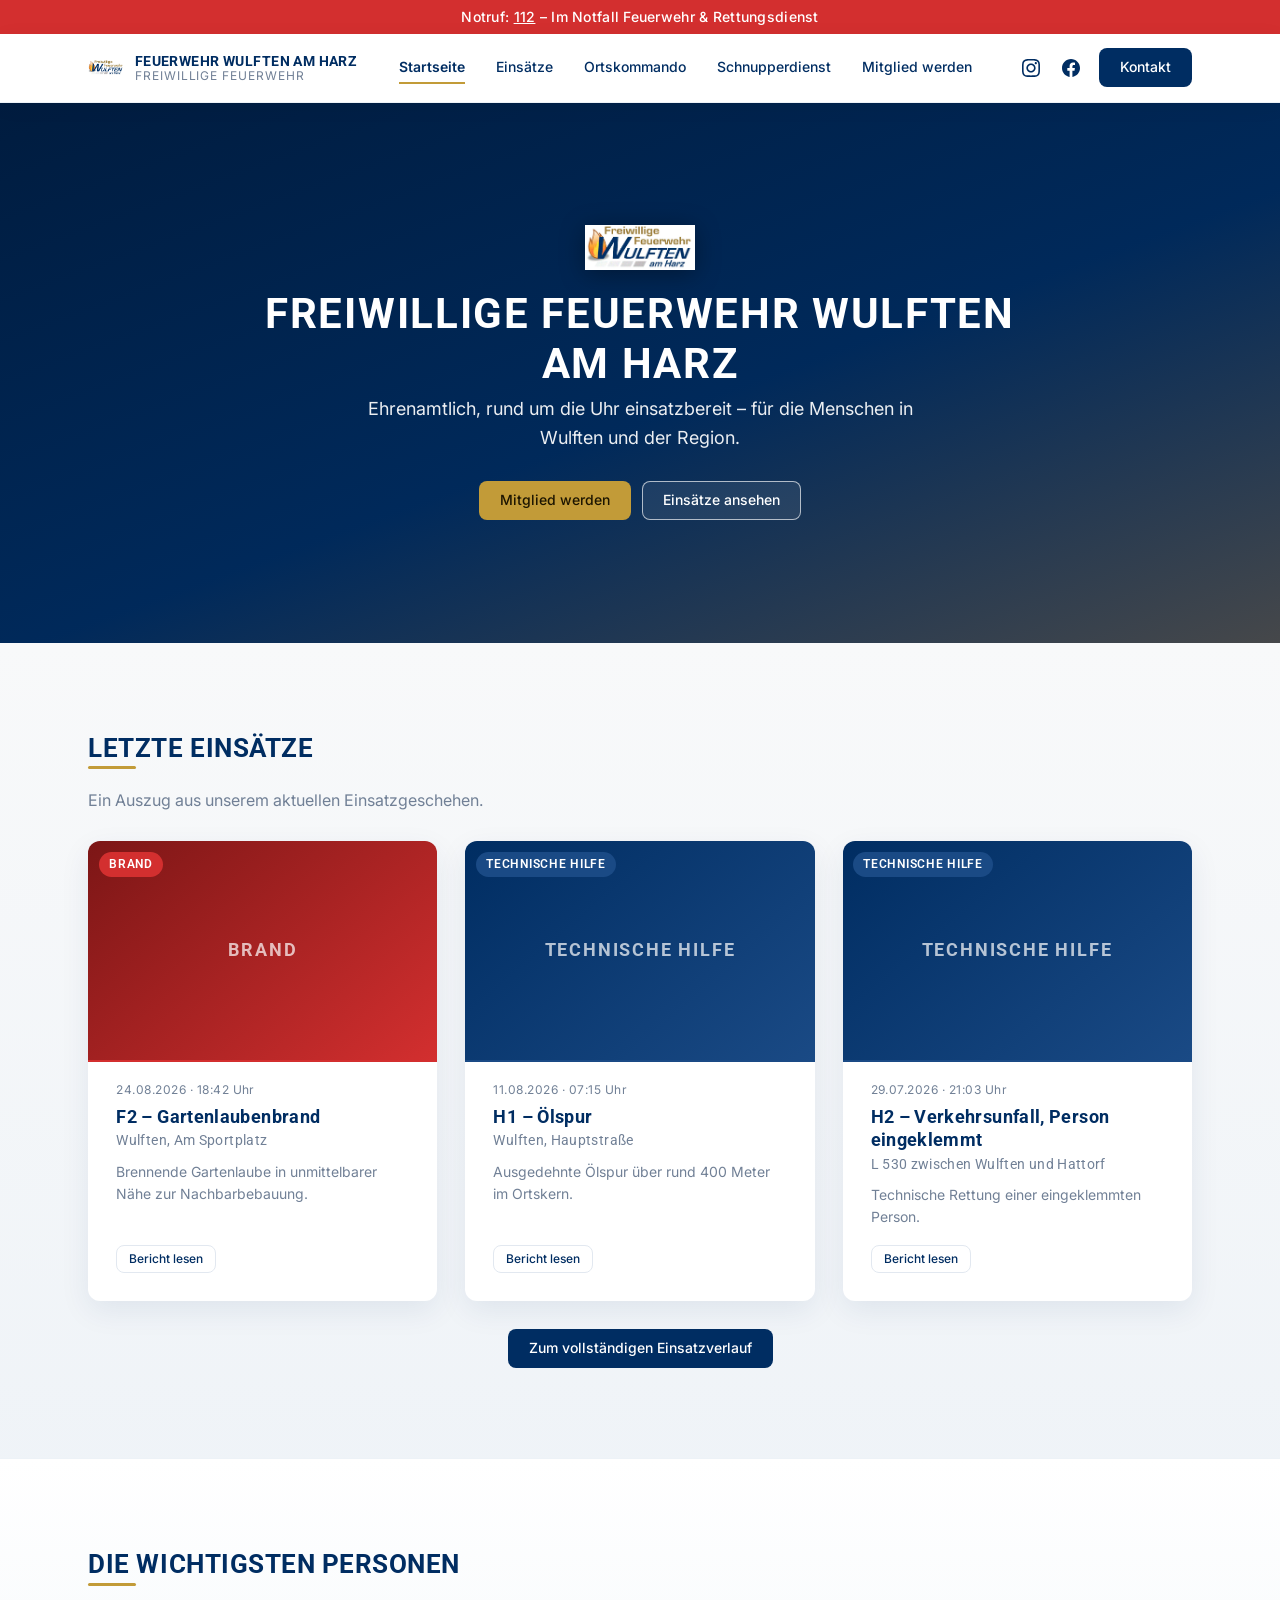
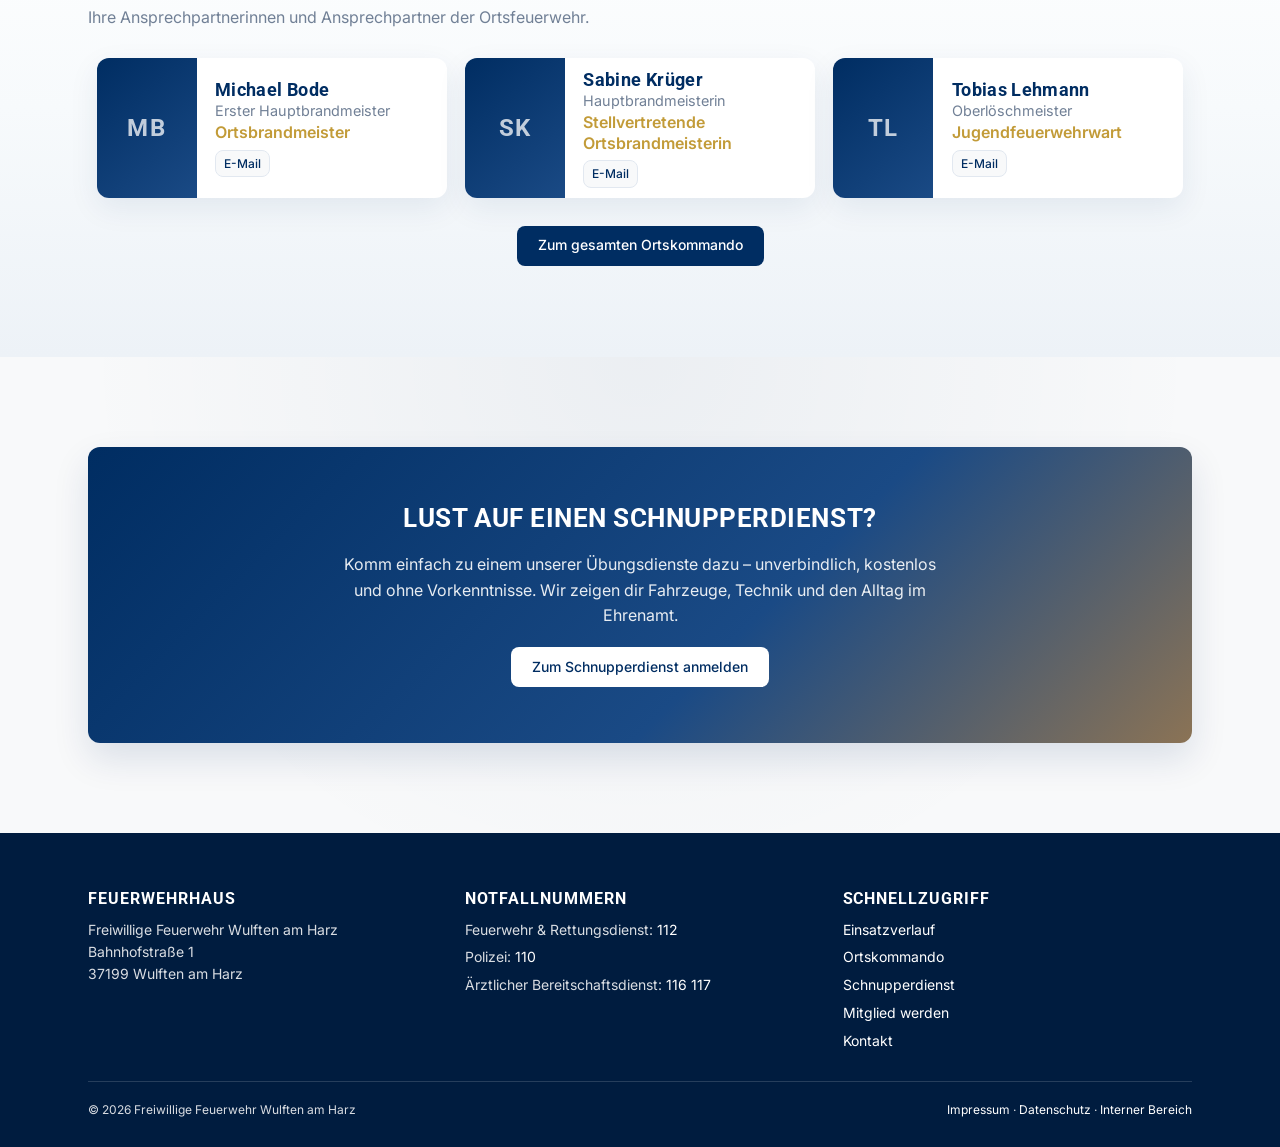
==== commit d59af316: "Add Impressum and Datenschutz, center Kommando cards, add mobile floating menu, and enhance startpag" ====
--- a/index.html
+++ b/index.html
@@ -78,7 +78,7 @@
     </section>
 
     <!-- Letzte Einsätze -->
-    <section class="section" id="einsaetze">
+    <section class="section section--einsaetze-home" id="einsaetze">
       <div class="container">
         <div class="section__head">
           <h2>Letzte Einsätze</h2>
@@ -106,7 +106,7 @@
     </section>
 
     <!-- Schnupperdienst-Teaser -->
-    <section class="section">
+    <section class="section section--cta-home">
       <div class="container">
         <div class="cta-banner">
           <h2 id="teaser-titel">Lust auf einen Schnupperdienst?</h2>
@@ -155,7 +155,7 @@
       <div class="site-footer__bottom">
         <span>&copy; <span id="jahr">2026</span> Freiwillige Feuerwehr Wulften am Harz</span>
         <span>
-          <a href="#">Impressum</a> · <a href="#">Datenschutz</a> · <a href="admin.html">Interner Bereich</a>
+          <a href="impressum.html">Impressum</a> · <a href="datenschutz.html">Datenschutz</a> · <a href="admin.html">Interner Bereich</a>
         </span>
       </div>
     </div>
--- a/style.css
+++ b/style.css
@@ -193,7 +193,7 @@
 .site-header {
   position: sticky;
   top: 0;
-  z-index: 20;
+  z-index: 40;
   background-color: var(--color-surface);
   box-shadow: var(--shadow-header);
   border-bottom: var(--border-width) solid var(--color-border-subtle);
@@ -249,28 +249,52 @@
   text-transform: uppercase;
 }
 
+/* Floating Bottom Hamburger Menu auf Mobilgeräten */
 .nav-toggle {
   display: inline-flex;
   align-items: center;
-  gap: var(--space-xs);
-  background: none;
-  border: var(--border-width) solid var(--color-border);
-  border-radius: var(--radius);
-  color: var(--color-primary);
-  font: inherit;
-  font-size: var(--fs-sm);
-  padding: 0.4rem 0.75rem;
+  justify-content: center;
+  gap: 0.45rem;
+  font-family: var(--font-body);
+  font-size: var(--fs-sm);
+  font-weight: var(--fw-semibold);
+  letter-spacing: 0.02em;
   cursor: pointer;
+  transition: transform var(--transition), background-color var(--transition), box-shadow var(--transition);
+}
+
+.nav-toggle__icon {
+  display: inline-flex;
+  flex-direction: column;
+  justify-content: center;
+  gap: 4px;
+  width: 18px;
+  height: 14px;
+}
+
+.nav-toggle__icon span {
+  display: block;
+  width: 100%;
+  height: 2px;
+  background-color: currentColor;
+  border-radius: 2px;
+  transition: transform 0.25s ease, opacity 0.25s ease;
+}
+
+.nav-toggle[aria-expanded="true"] .nav-toggle__icon span:nth-child(1) {
+  transform: translateY(6px) rotate(45deg);
+}
+
+.nav-toggle[aria-expanded="true"] .nav-toggle__icon span:nth-child(2) {
+  opacity: 0;
+}
+
+.nav-toggle[aria-expanded="true"] .nav-toggle__icon span:nth-child(3) {
+  transform: translateY(-6px) rotate(-45deg);
 }
 
 .site-nav {
   display: none;
-  width: 100%;
-  padding-bottom: var(--space-sm);
-}
-
-.site-nav.is-open {
-  display: block;
 }
 
 .site-nav ul {
@@ -278,8 +302,6 @@
   margin: 0;
   padding: 0;
   display: flex;
-  flex-direction: column;
-  gap: var(--space-xs);
 }
 
 .site-nav a {
@@ -390,28 +412,99 @@
   text-decoration: none;
 }
 
+/* Responsive Mobile Floating Menu Navigation */
 @media (max-width: 999px) {
-  .site-header__inner {
-    flex-wrap: wrap;
-  }
-  .header-actions {
-    margin-left: auto;
-  }
+  /* Schwebender Button unten mittig */
+  .nav-toggle {
+    position: fixed;
+    bottom: 24px;
+    left: 50%;
+    transform: translateX(-50%);
+    z-index: 100;
+    background-color: var(--color-primary);
+    color: #ffffff;
+    border: 2px solid rgba(194, 155, 56, 0.6);
+    border-radius: var(--radius-pill);
+    padding: 0.65rem 1.5rem;
+    box-shadow: 0 10px 30px rgba(0, 45, 98, 0.4), 0 2px 8px rgba(0, 0, 0, 0.2);
+    backdrop-filter: blur(8px);
+  }
+
+  .nav-toggle:hover,
+  .nav-toggle:focus-visible {
+    background-color: var(--color-primary-light);
+    transform: translateX(-50%) translateY(-2px);
+    box-shadow: 0 14px 36px rgba(0, 45, 98, 0.5);
+  }
+
+  /* Mobile Nav Drawer / Modal von unten */
   .site-nav {
-    order: 10;
-  }
+    position: fixed;
+    bottom: 84px;
+    left: 50%;
+    transform: translateX(-50%) translateY(20px) scale(0.96);
+    width: min(92vw, 380px);
+    background-color: var(--color-surface);
+    border-radius: var(--radius-lg);
+    box-shadow: 0 20px 50px rgba(0, 28, 63, 0.35), 0 0 0 1px rgba(0, 45, 98, 0.08);
+    padding: var(--space-md);
+    z-index: 99;
+    opacity: 0;
+    pointer-events: none;
+    transition: transform 0.25s cubic-bezier(0.16, 1, 0.3, 1), opacity 0.25s ease;
+  }
+
+  .site-nav.is-open {
+    display: block;
+    opacity: 1;
+    pointer-events: auto;
+    transform: translateX(-50%) translateY(0) scale(1);
+  }
+
+  .site-nav ul {
+    flex-direction: column;
+    gap: 0.35rem;
+  }
+
   .site-nav a {
-    padding: var(--space-xs) var(--space-sm);
-  }
+    display: block;
+    width: 100%;
+    padding: 0.65rem 1rem;
+    font-size: var(--fs-base);
+    border-radius: var(--radius);
+    text-align: center;
+  }
+
+  .site-nav a:hover,
+  .site-nav a.is-current {
+    background-color: var(--color-bg);
+  }
+
   .site-nav a::after {
-    left: var(--space-sm);
-    right: var(--space-sm);
+    display: none;
+  }
+
+  .nav-backdrop {
+    position: fixed;
+    inset: 0;
+    background: rgba(0, 28, 63, 0.4);
+    backdrop-filter: blur(2px);
+    z-index: 98;
+    opacity: 0;
+    pointer-events: none;
+    transition: opacity 0.25s ease;
+  }
+
+  .nav-backdrop.is-visible {
+    opacity: 1;
+    pointer-events: auto;
   }
 }
 
 @media (min-width: 1000px) {
-  .nav-toggle {
-    display: none;
+  .nav-toggle,
+  .nav-backdrop {
+    display: none !important;
   }
   .site-nav {
     display: block;
@@ -429,6 +522,7 @@
    5. Sektionen & Seitenkopf (Modern UI Whitespace 80-100px)
    --------------------------------------------------------- */
 .section {
+  position: relative;
   padding: 50px 0;
 }
 
@@ -438,10 +532,21 @@
   }
 }
 
+/* Stilvoll aufgelockerte Sektionen für die Startseite und Unterseiten */
+.section--einsaetze-home {
+  background: linear-gradient(180deg, rgba(248, 249, 250, 0.6) 0%, rgba(237, 242, 247, 0.8) 100%);
+  position: relative;
+}
+
 .section--alt {
-  background-color: var(--color-surface);
+  background: linear-gradient(180deg, #ffffff 0%, #f7fafc 50%, #edf2f7 100%);
   border-top: var(--border-width) solid var(--color-border-subtle);
   border-bottom: var(--border-width) solid var(--color-border-subtle);
+  position: relative;
+}
+
+.section--cta-home {
+  background: radial-gradient(circle at 50% 0%, rgba(0, 45, 98, 0.05) 0%, rgba(248, 249, 250, 0) 70%);
 }
 
 .section__head {
@@ -476,12 +581,16 @@
   display: flex;
   flex-wrap: wrap;
   gap: var(--space-sm);
+  justify-content: center;
 }
 
 .page-head {
   background-color: var(--color-primary);
+  background-image: linear-gradient(140deg, var(--color-primary-dark) 0%, var(--color-primary) 60%, var(--color-primary-light) 100%);
   color: #fff;
   padding: var(--space-xl) 0;
+  text-align: center;
+  box-shadow: 0 8px 24px rgba(0, 28, 63, 0.15);
 }
 
 .page-head h1 {
@@ -491,9 +600,9 @@
 }
 
 .page-head p {
-  color: rgba(255, 255, 255, 0.85);
+  color: rgba(255, 255, 255, 0.88);
   max-width: 65ch;
-  margin: 0;
+  margin: 0 auto;
 }
 
 /* ---------------------------------------------------------
@@ -969,7 +1078,7 @@
 }
 
 /* ---------------------------------------------------------
-   10. Personen-Kacheln (Breiter & Flacher)
+   10. Personen-Kacheln (Zentriert, Breiter & Flacher)
    --------------------------------------------------------- */
 .level {
   margin-bottom: var(--space-xl);
@@ -978,8 +1087,10 @@
 .level__head {
   display: flex;
   align-items: center;
+  justify-content: center;
   gap: var(--space-md);
   margin-bottom: var(--space-lg);
+  text-align: center;
 }
 
 .level__title {
@@ -988,17 +1099,19 @@
   text-transform: uppercase;
   color: var(--color-primary);
   margin: 0;
-  white-space: nowrap;
+  text-align: center;
 }
 
 .level__line {
   flex: 1;
+  max-width: 140px;
   height: 2px;
   border-radius: var(--radius-pill);
   background-image: linear-gradient(
     90deg,
-    var(--color-accent),
-    rgba(194, 155, 56, 0)
+    rgba(194, 155, 56, 0.1),
+    var(--color-accent) 50%,
+    rgba(194, 155, 56, 0.1)
   );
 }
 
@@ -1010,13 +1123,15 @@
 
 @media (min-width: 640px) {
   .kommando-grid {
-    grid-template-columns: repeat(2, 1fr);
+    grid-template-columns: repeat(auto-fit, minmax(290px, 340px));
+    justify-content: center;
   }
 }
 
 @media (min-width: 1024px) {
   .kommando-grid {
-    grid-template-columns: repeat(3, 1fr);
+    grid-template-columns: repeat(auto-fit, minmax(310px, 350px));
+    justify-content: center;
   }
 }
 
@@ -1032,6 +1147,9 @@
   box-shadow: var(--shadow-card);
   transition: transform var(--transition), box-shadow var(--transition);
   min-height: 120px;
+  width: 100%;
+  max-width: 360px;
+  margin: 0 auto;
 }
 
 .person-card:hover {
